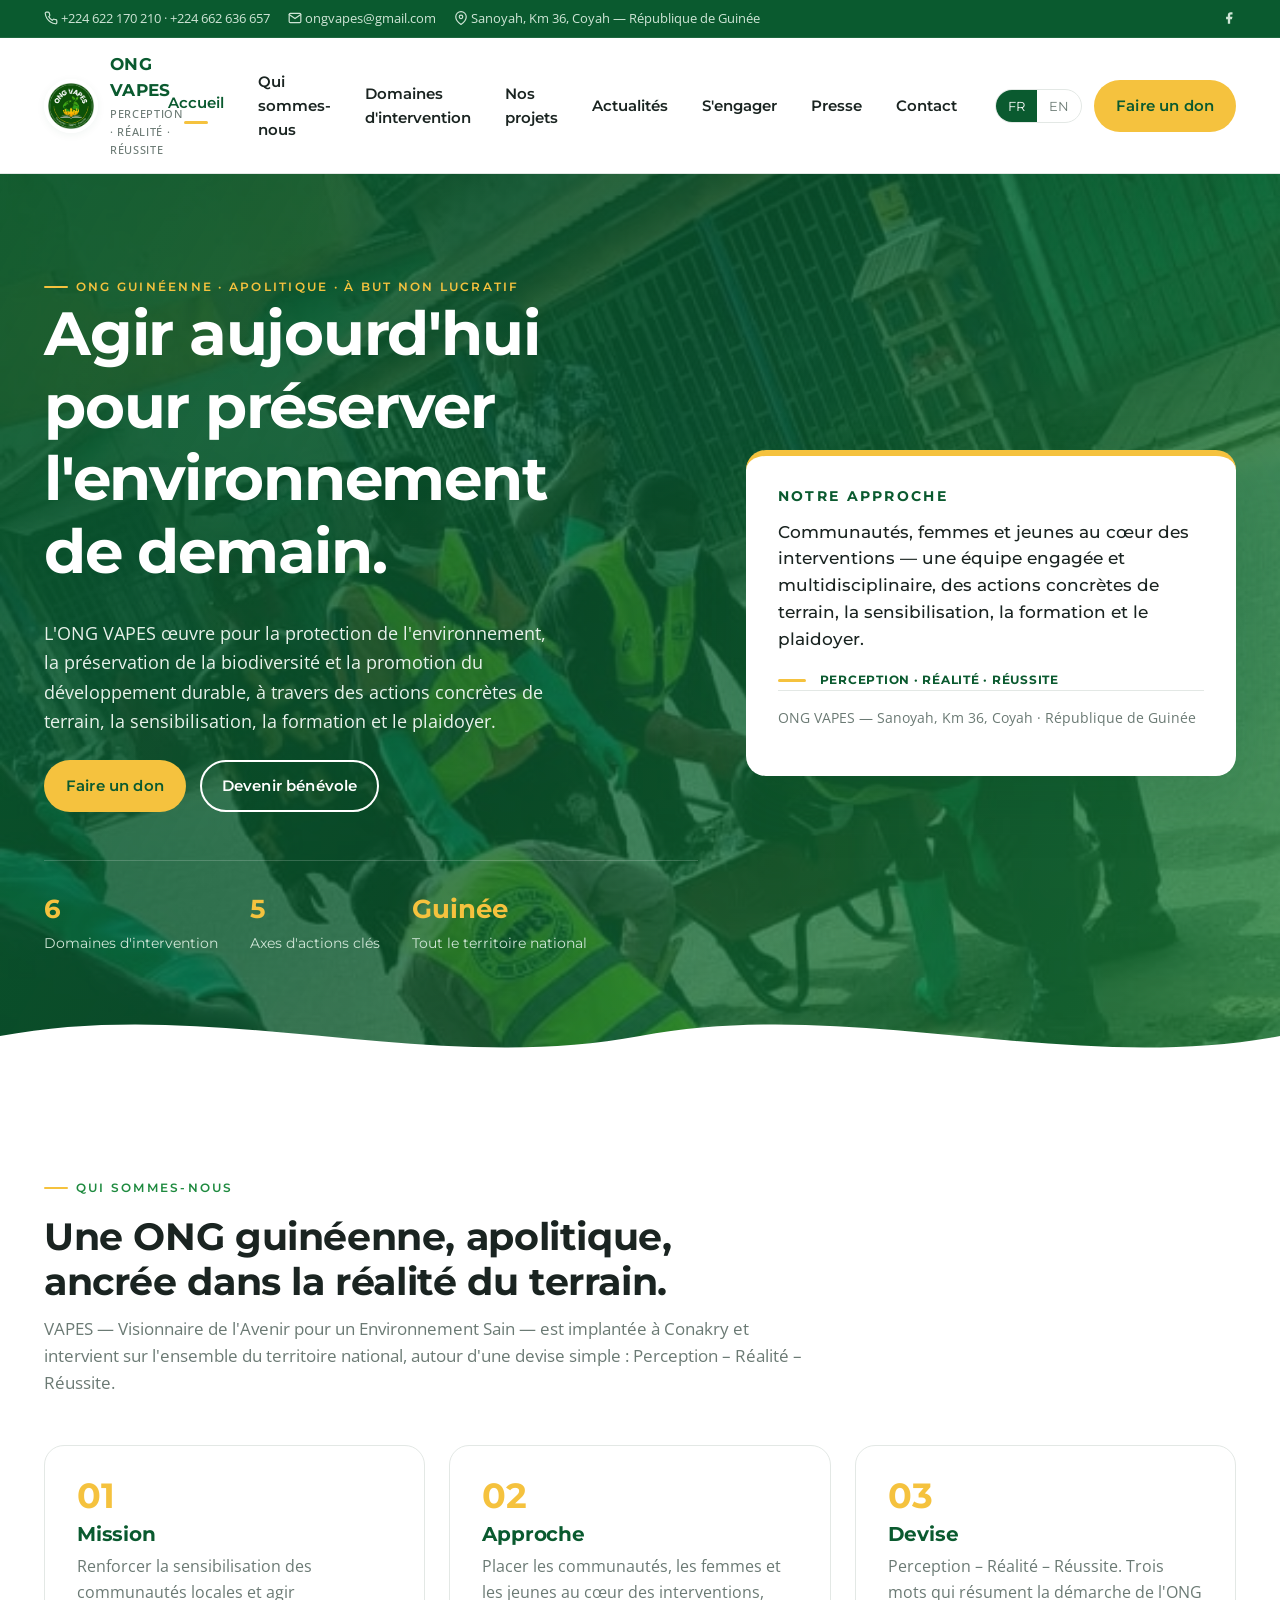
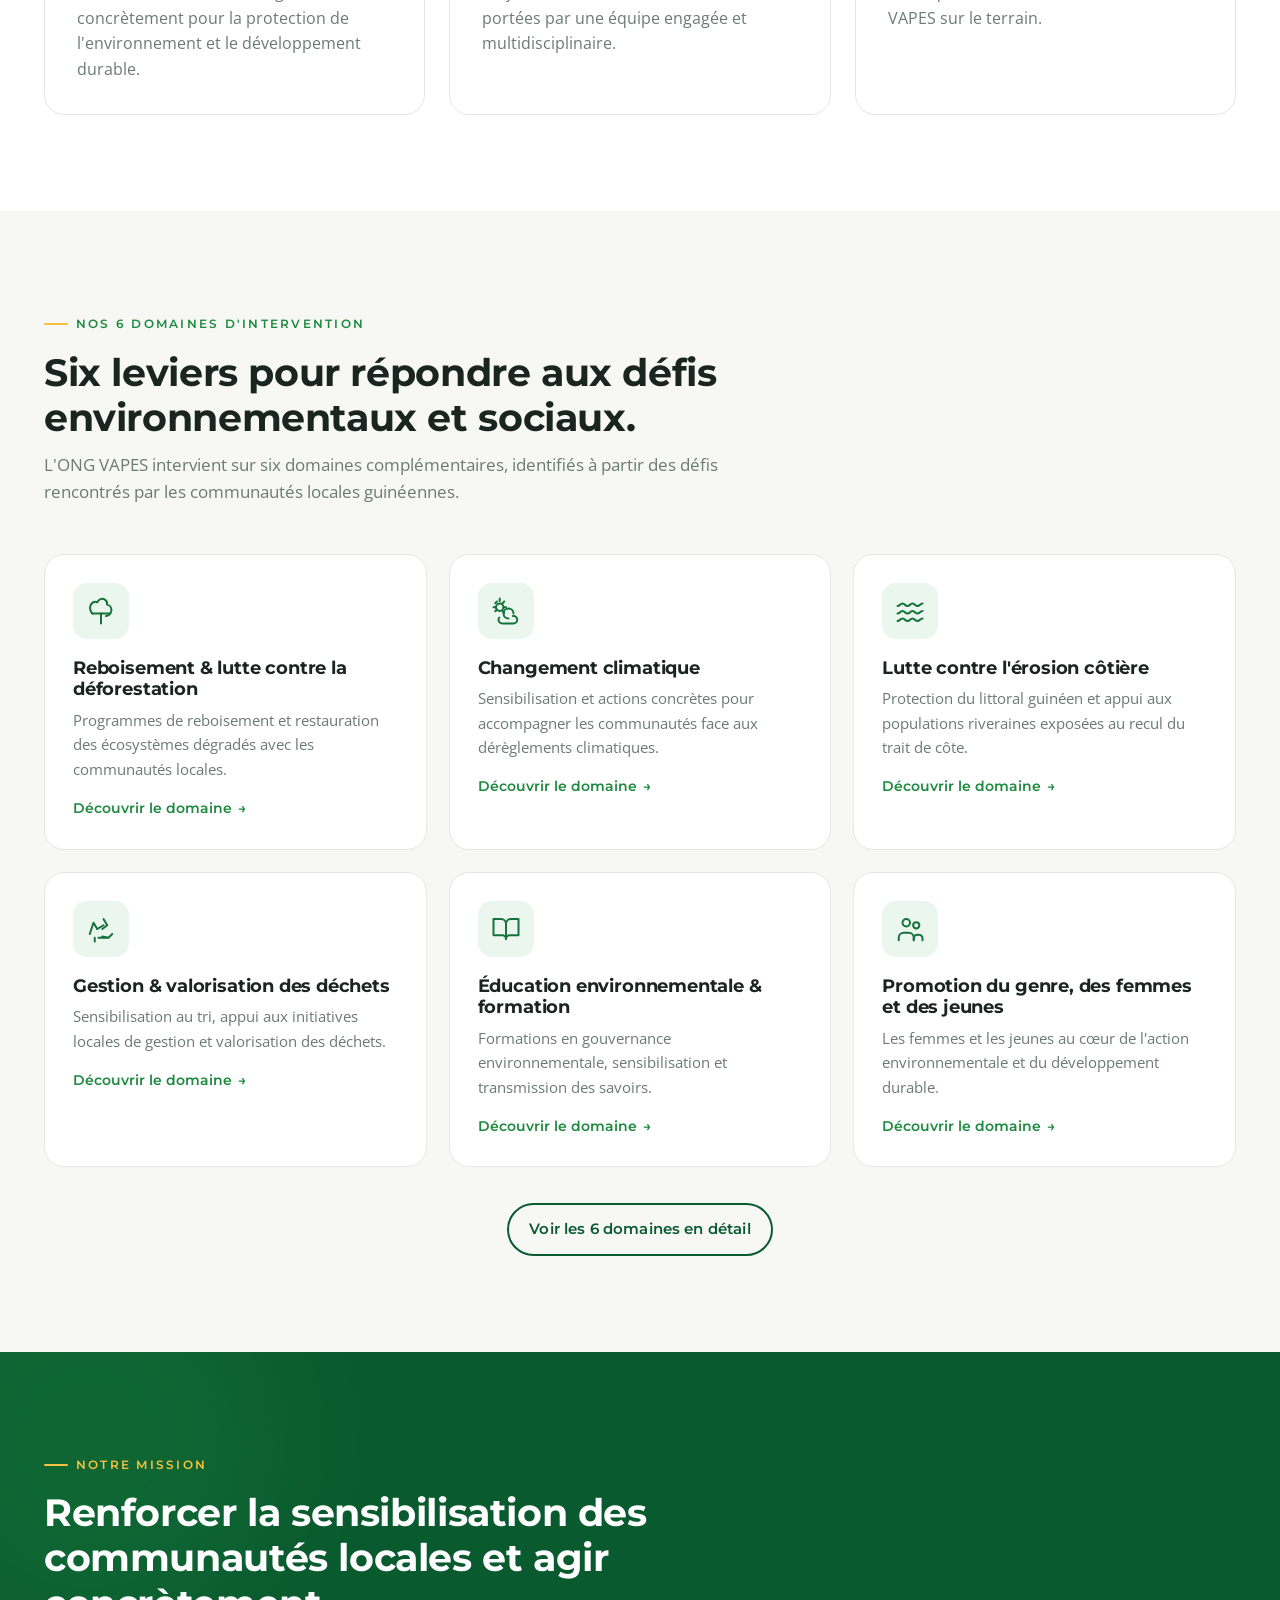
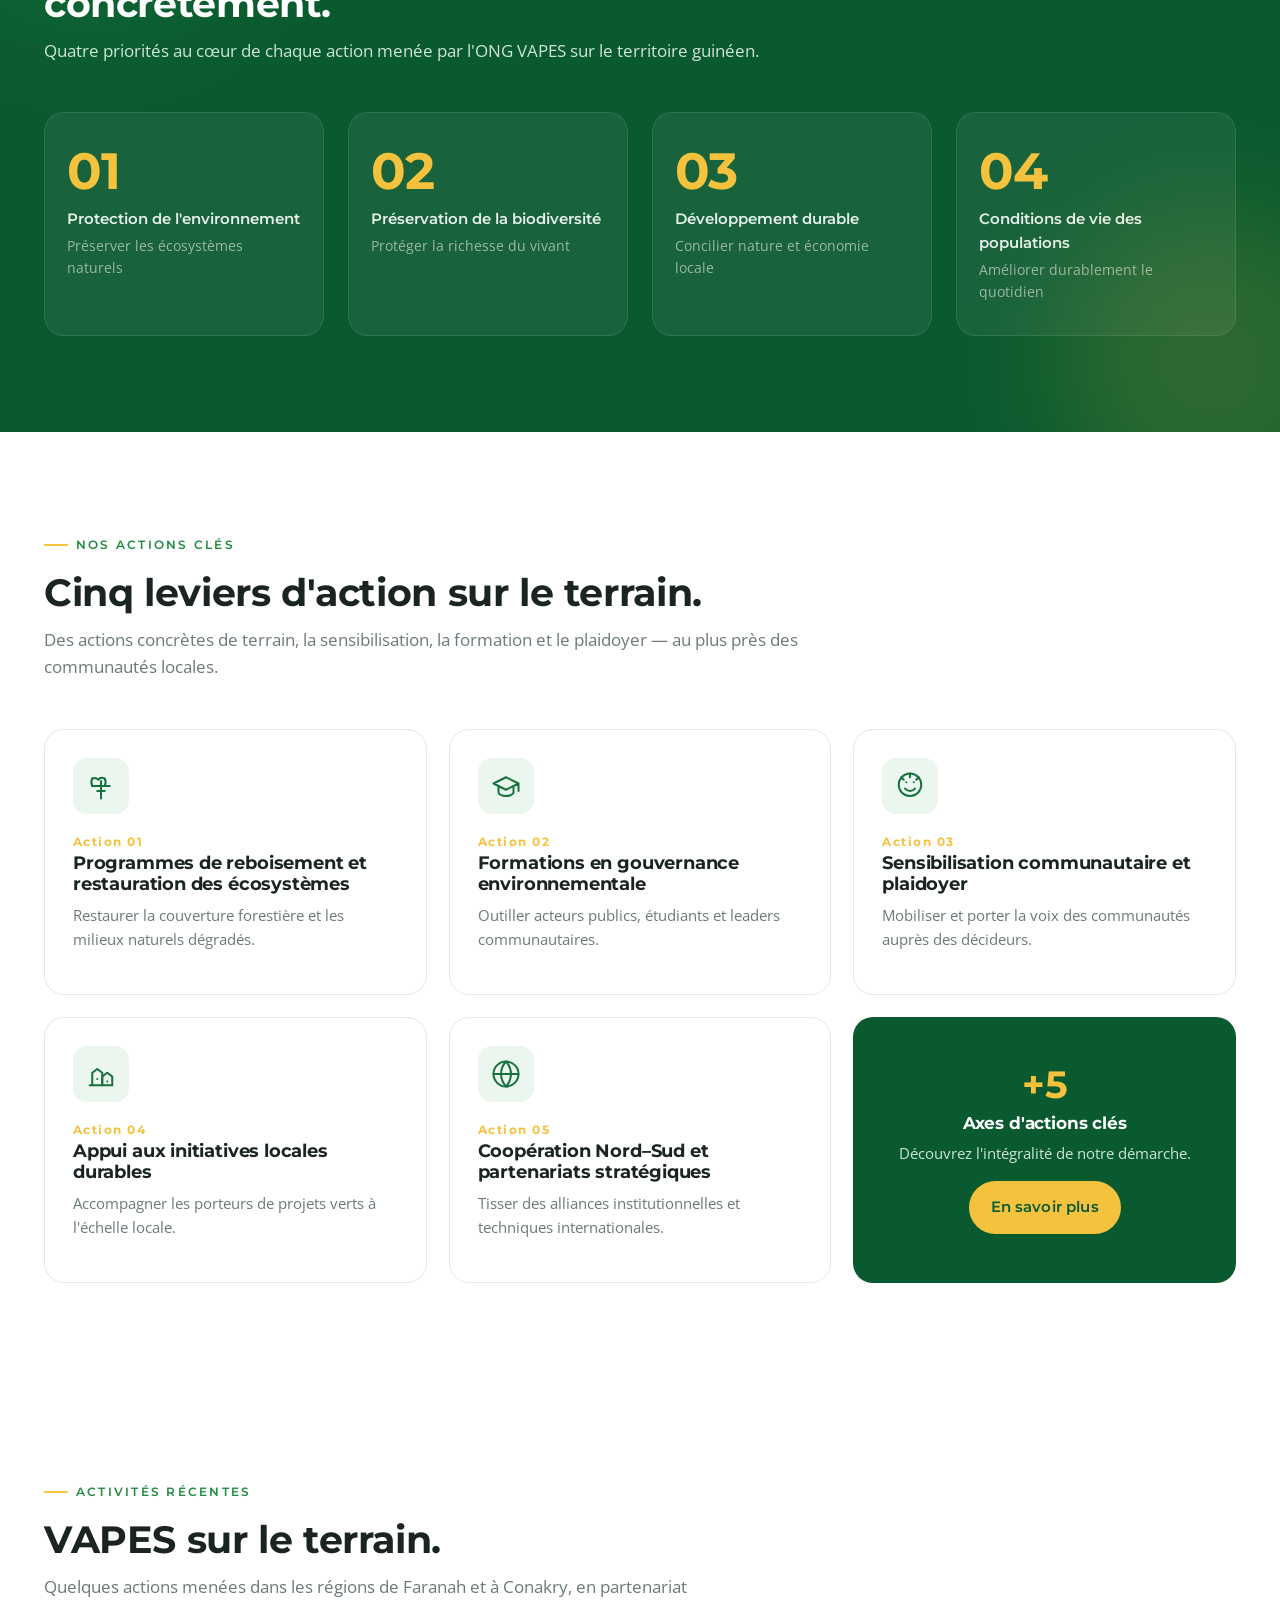
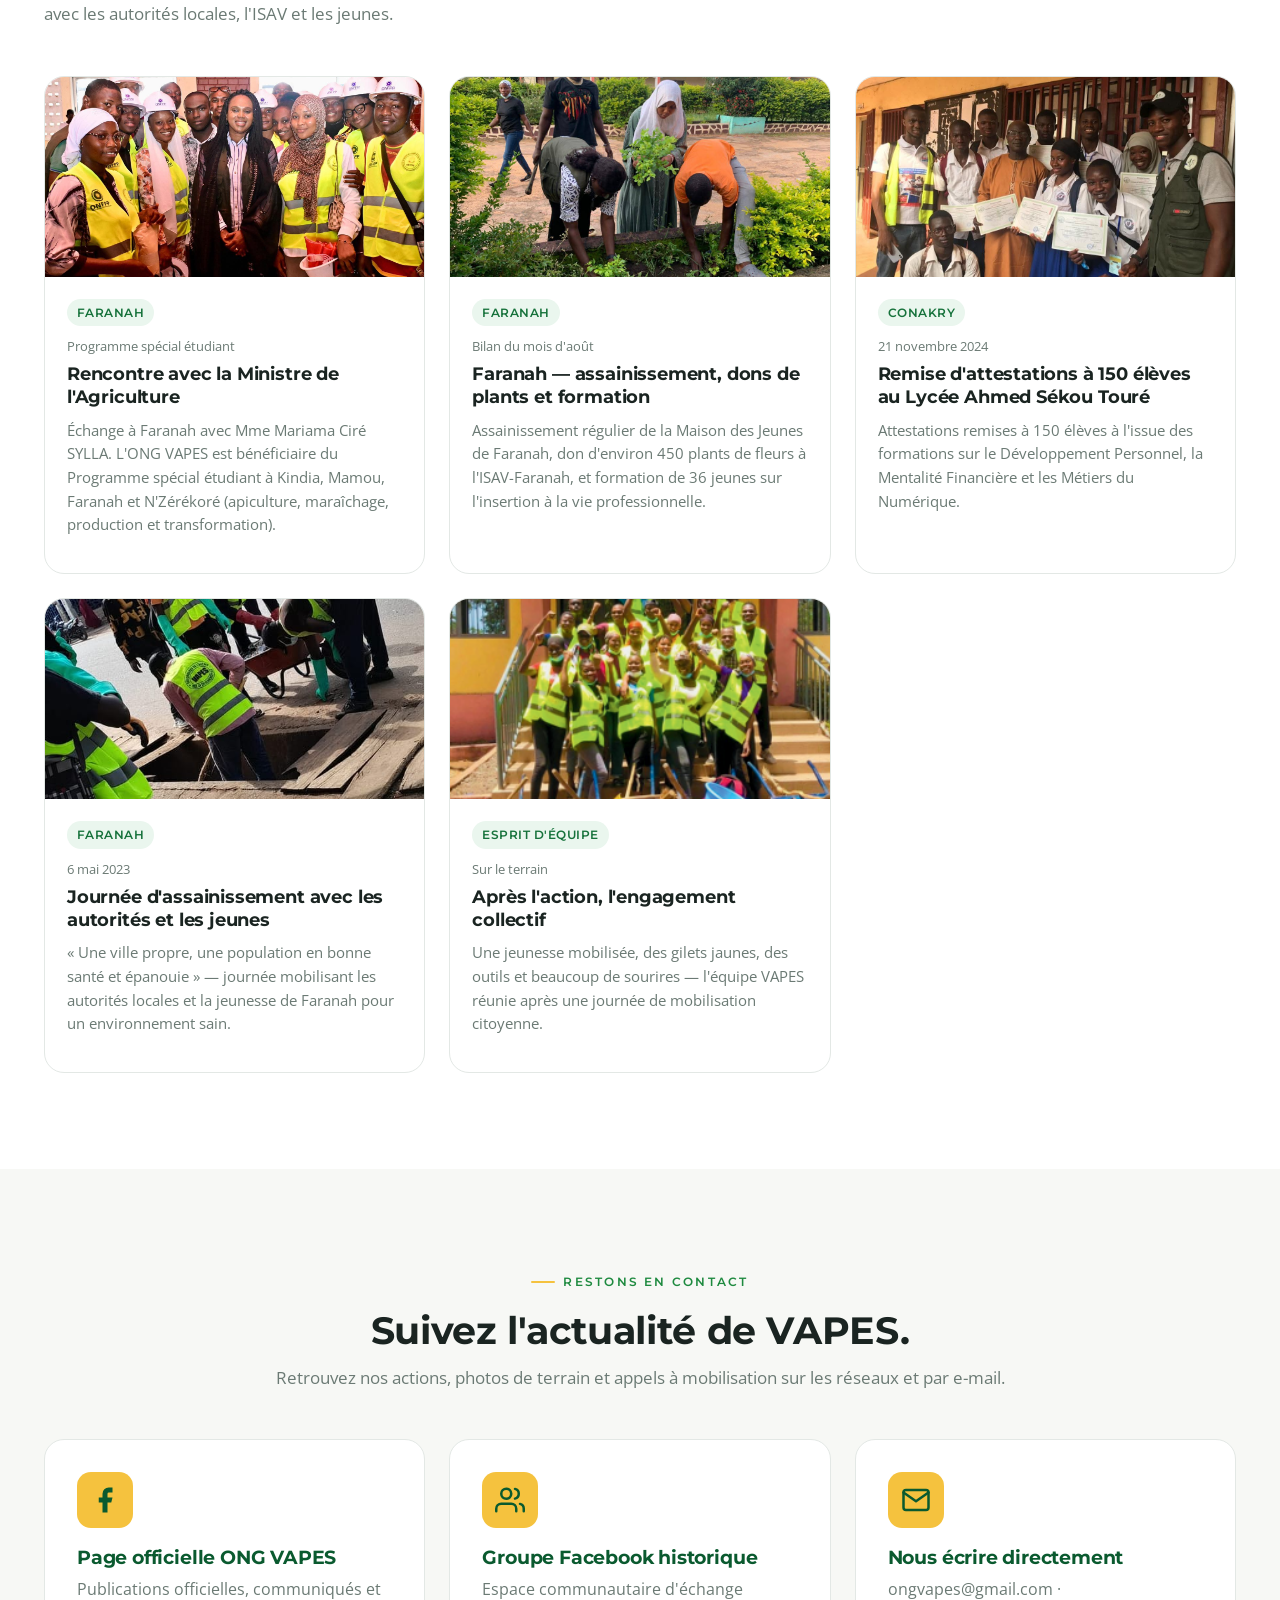
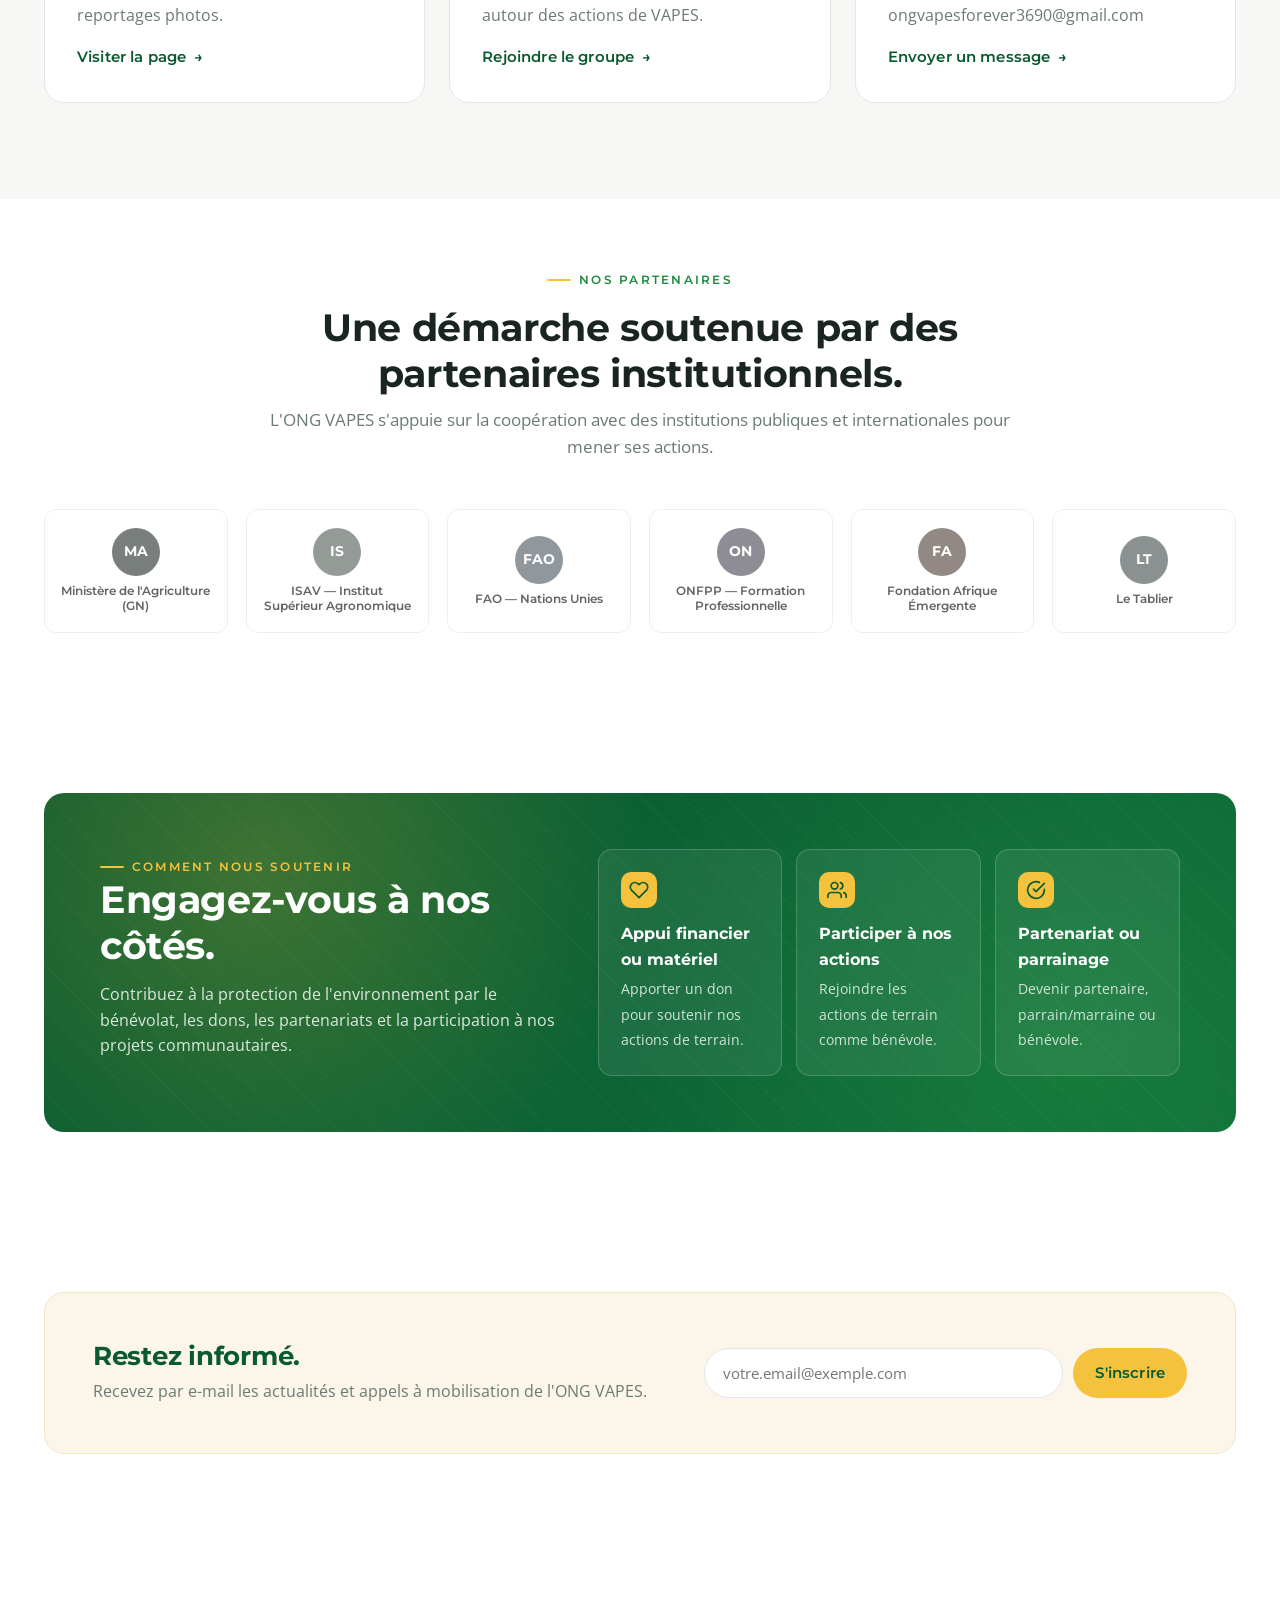
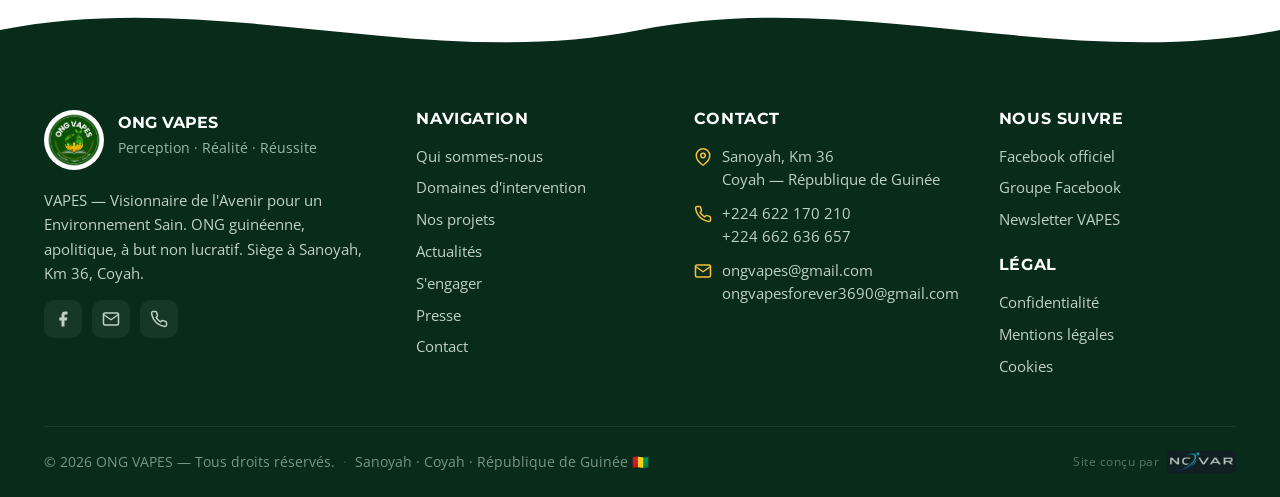
==== index.html @ 83f88363 "Initial commit - Structure complète du site ONG VAPES" ====
<!doctype html>
<html lang="fr">
<head>
<meta charset="utf-8">
<meta name="viewport" content="width=device-width,initial-scale=1">
<title>ONG VAPES — Agir aujourd'hui pour préserver l'environnement de demain</title>
<meta name="description" content="ONG VAPES — Visionnaire de l'Avenir pour un Environnement Sain. Reboisement, climat, érosion côtière, déchets, éducation, jeunes et femmes : six leviers pour une Guinée durable.">
<meta property="og:title" content="ONG VAPES — Visionnaire de l'Avenir pour un Environnement Sain">
<meta property="og:description" content="Agir aujourd'hui pour préserver l'environnement de demain. ONG guinéenne engagée pour la protection de l'environnement et le développement durable.">
<meta property="og:type" content="website">
<link rel="icon" type="image/jpeg" href="images/logo.jpeg">

<link rel="preconnect" href="https://fonts.googleapis.com">
<link rel="preconnect" href="https://fonts.gstatic.com" crossorigin>
<link href="https://fonts.googleapis.com/css2?family=Montserrat:wght@500;600;700&family=Open+Sans:wght@400;500;600&display=swap" rel="stylesheet">

<link rel="stylesheet" href="css/style.css">

<script type="application/ld+json">
{
  "@context": "https://schema.org",
  "@type": "NGO",
  "name": "ONG VAPES",
  "alternateName": "Visionnaire de l'Avenir pour un Environnement Sain",
  "slogan": "Agir aujourd'hui pour préserver l'environnement de demain.",
  "url": "https://vapes.org",
  "logo": "images/logo.jpeg",
  "email": "ongvapes@gmail.com",
  "telephone": "+224622170210",
  "address": {
    "@type": "PostalAddress",
    "streetAddress": "Sanoyah, Km 36",
    "addressLocality": "Coyah",
    "addressCountry": "GN"
  },
  "areaServed": "GN"
}
</script>
</head>
<body>

<!-- ==================== TOP BAR ==================== -->
<div class="topbar" aria-label="Coordonnées et liens rapides">
  <div class="container">
    <div class="left">
      <span>
        <svg viewBox="0 0 24 24" fill="none" stroke="currentColor" stroke-width="2" stroke-linecap="round" stroke-linejoin="round"><path d="M22 16.92v3a2 2 0 0 1-2.18 2 19.79 19.79 0 0 1-8.63-3.07 19.5 19.5 0 0 1-6-6 19.79 19.79 0 0 1-3.07-8.67A2 2 0 0 1 4.11 2h3a2 2 0 0 1 2 1.72 12.84 12.84 0 0 0 .7 2.81 2 2 0 0 1-.45 2.11L8.09 9.91a16 16 0 0 0 6 6l1.27-1.27a2 2 0 0 1 2.11-.45 12.84 12.84 0 0 0 2.81.7A2 2 0 0 1 22 16.92z"/></svg>
        <span data-i18n="topbar.phone">+224 622 170 210 · +224 662 636 657</span>
      </span>
      <span>
        <svg viewBox="0 0 24 24" fill="none" stroke="currentColor" stroke-width="2" stroke-linecap="round" stroke-linejoin="round"><path d="M4 4h16c1.1 0 2 .9 2 2v12c0 1.1-.9 2-2 2H4c-1.1 0-2-.9-2-2V6c0-1.1.9-2 2-2z"/><polyline points="22,6 12,13 2,6"/></svg>
        <a href="mailto:ongvapes@gmail.com" data-i18n="topbar.email">ongvapes@gmail.com</a>
      </span>
      <span>
        <svg viewBox="0 0 24 24" fill="none" stroke="currentColor" stroke-width="2" stroke-linecap="round" stroke-linejoin="round"><path d="M21 10c0 7-9 13-9 13s-9-6-9-13a9 9 0 0 1 18 0z"/><circle cx="12" cy="10" r="3"/></svg>
        <span data-i18n="topbar.hq">Sanoyah, Km 36, Coyah — République de Guinée</span>
      </span>
    </div>
    <div class="right">
      <div class="social-row" aria-label="Réseaux sociaux">
        <a href="https://facebook.com/profile.php?id=61572129334576" aria-label="Facebook">
          <svg viewBox="0 0 24 24" fill="currentColor"><path d="M18 2h-3a5 5 0 0 0-5 5v3H7v4h3v8h4v-8h3l1-4h-4V7a1 1 0 0 1 1-1h3z"/></svg>
        </a>
      </div>
    </div>
  </div>
</div>

<!-- ==================== HEADER ==================== -->
<header class="site-header">
  <div class="nav-wrap">
    <a class="brand" href="index.html" aria-label="ONG VAPES — Accueil">
      <img src="images/logo.jpeg" alt="Logo ONG VAPES" loading="eager">
      <span>
        <span class="brand-name">ONG VAPES</span>
        <span class="brand-sub">Perception · Réalité · Réussite</span>
      </span>
    </a>

    <nav class="primary-nav" data-nav aria-label="Navigation principale">
      <a href="index.html" class="active" data-i18n="nav.home">Accueil</a>
      <a href="qui-sommes-nous.html" data-i18n="nav.about">Qui sommes-nous</a>
      <a href="domaines.html" data-i18n="nav.fields">Domaines d'intervention</a>
      <a href="projets.html" data-i18n="nav.projects">Nos projets</a>
      <a href="actualites.html" data-i18n="nav.news">Actualités</a>
      <a href="sengager.html" data-i18n="nav.engage">S'engager</a>
      <a href="presse.html" data-i18n="nav.press">Presse</a>
      <a href="contact.html" data-i18n="nav.contact">Contact</a>
    </nav>

    <div class="header-actions">
      <div class="lang-toggle" role="group" aria-label="Choix de langue">
        <button type="button" data-lang-btn="fr" class="active" data-i18n="lang.fr">FR</button>
        <button type="button" data-lang-btn="en" data-i18n="lang.en">EN</button>
      </div>
      <a href="sengager.html#don" class="btn btn-gold" data-i18n="nav.donate">Faire un don</a>
      <button class="burger" data-burger aria-label="Ouvrir le menu" aria-expanded="false"><span></span></button>
    </div>
  </div>
</header>

<a href="sengager.html#don" class="btn float-donate" data-i18n="nav.donate" aria-label="Faire un don">Faire un don</a>

<main>

<!-- ==================== HERO ==================== -->
<section class="hero" aria-label="Présentation">
  <div class="container">
    <div class="hero-inner">
      <div>
        <span class="eyebrow" data-i18n="hero.eyebrow">ONG officielle — République de Guinée</span>
        <h1 data-i18n="hero.title">Agir aujourd'hui pour préserver l'environnement de demain.</h1>
        <p class="lead" data-i18n="hero.lead">L'ONG VAPES rassemble communautés, femmes et jeunes pour protéger l'environnement, restaurer la biodiversité et bâtir un développement durable, à travers toute la Guinée.</p>
        <div class="hero-ctas">
          <a class="btn btn-gold" href="sengager.html#don" data-i18n="hero.cta.donate">Faire un don</a>
          <a class="btn btn-outline-white" href="sengager.html#benevolat" data-i18n="hero.cta.volunteer">Devenir bénévole</a>
        </div>
        <div class="hero-meta">
          <div>
            <strong>6</strong>
            <span data-i18n="hero.meta.fields">Domaines d'intervention</span>
          </div>
          <div>
            <strong>5</strong>
            <span data-i18n="hero.meta.actions">Axes d'actions clés</span>
          </div>
          <div>
            <strong data-i18n="hero.meta.country">Guinée</strong>
            <span data-i18n="hero.meta.country.sub">Tout le territoire national</span>
          </div>
        </div>
      </div>

      <aside class="hero-card" aria-label="Notre approche">
        <h3 data-i18n="hero.card.title">Notre approche</h3>
        <p class="quote" data-i18n="hero.card.quote">Communautés, femmes et jeunes au cœur des interventions — une équipe engagée et multidisciplinaire, des actions concrètes de terrain, la sensibilisation, la formation et le plaidoyer.</p>
        <div class="motto" data-i18n="hero.card.motto">Perception · Réalité · Réussite</div>
        <p class="attribution" data-i18n="hero.card.attribution">ONG VAPES — Sanoyah, Km 36, Coyah · République de Guinée</p>
      </aside>
    </div>
  </div>

  <div class="hero-wave" aria-hidden="true">
    <svg viewBox="0 0 1440 80" preserveAspectRatio="none"><path d="M0 40 C 240 0 480 80 720 40 C 960 0 1200 80 1440 40 L 1440 80 L 0 80 Z" fill="#ffffff"/></svg>
  </div>
</section>

<!-- ==================== WHO WE ARE — PILLARS ==================== -->
<section class="section" aria-label="Qui sommes-nous">
  <div class="container">
    <div class="section-title reveal">
      <span class="eyebrow" data-i18n="who.eyebrow">Qui sommes-nous</span>
      <h2 data-i18n="who.title">Une ONG guinéenne, apolitique, ancrée dans la réalité du terrain.</h2>
      <p data-i18n="who.lead">VAPES — Visionnaire de l'Avenir pour un Environnement Sain — agit depuis Sanoyah, sur tout le territoire national, autour d'une devise simple : Perception – Réalité – Réussite.</p>
    </div>
    <div class="pillars">
      <article class="pillar reveal">
        <div class="num">01</div>
        <h3 data-i18n="who.mission.title">Mission</h3>
        <p data-i18n="who.mission.body">Sensibiliser et agir concrètement pour protéger l'environnement, préserver la biodiversité et améliorer durablement les conditions de vie des populations.</p>
      </article>
      <article class="pillar reveal">
        <div class="num">02</div>
        <h3 data-i18n="who.vision.title">Vision</h3>
        <p data-i18n="who.vision.body">Une Guinée résiliente, où chaque communauté tire sa subsistance d'un environnement préservé et où les jeunes générations héritent d'un territoire vivant.</p>
      </article>
      <article class="pillar reveal">
        <div class="num">03</div>
        <h3 data-i18n="who.values.title">Valeurs</h3>
        <p data-i18n="who.values.body">Engagement, transparence, inclusion des femmes et des jeunes, rigueur scientifique, partenariat équitable Nord–Sud.</p>
      </article>
    </div>
  </div>
</section>

<!-- ==================== 6 DOMAINES ==================== -->
<section class="section bg-soft" aria-label="Domaines d'intervention">
  <div class="container">
    <div class="section-title reveal">
      <span class="eyebrow" data-i18n="fields.eyebrow">Nos 6 domaines d'intervention</span>
      <h2 data-i18n="fields.title">Du reboisement à la jeunesse — six leviers pour un seul territoire.</h2>
      <p data-i18n="fields.lead">Nos équipes pluridisciplinaires (agronomes, ingénieurs, juristes, animateurs communautaires) interviennent à toutes les échelles, du village au plaidoyer national.</p>
    </div>

    <div class="domains-grid">
      <article class="domain reveal">
        <div class="icon" aria-hidden="true">
          <svg viewBox="0 0 24 24" fill="none" stroke="currentColor" stroke-linecap="round" stroke-linejoin="round"><path d="M12 22V14"/><path d="M5 14c-1.7-2-2-4.2-1.5-6.2C4.3 5 7 4 9.1 5c.9-2.4 3.8-3.5 6-2.1 1.4.9 2 2.5 1.7 4 2.1.4 3.7 2.4 3.5 4.7-.2 2.2-2 4-4.3 4.4"/><path d="M5 14h14"/></svg>
        </div>
        <h3 data-i18n="fields.1.title">Reboisement & lutte contre la déforestation</h3>
        <p data-i18n="fields.1.body">Programmes de reboisement et restauration des écosystèmes dégradés avec les communautés locales.</p>
        <a class="link" href="domaines.html#reboisement"><span data-i18n="fields.cta">Découvrir le domaine</span> <span class="arrow">→</span></a>
      </article>

      <article class="domain reveal">
        <div class="icon" aria-hidden="true">
          <svg viewBox="0 0 24 24" fill="none" stroke="currentColor" stroke-linecap="round" stroke-linejoin="round"><circle cx="7" cy="9" r="3"/><path d="M7 4V2M2 9h2M12 9H10M9.2 5.8l1.4-1.4M3.4 5.8 4.8 4.4M3.4 12.2l1.4-1.4M9.2 12.2l1.4 1.4"/><path d="M14 18a4 4 0 1 1 4-4"/><path d="M9 22a3 3 0 0 1-3-3 3 3 0 0 1 .6-1.8"/><path d="M10 22h8a3 3 0 0 0 0-6h-.5"/></svg>
        </div>
        <h3 data-i18n="fields.2.title">Changement climatique</h3>
        <p data-i18n="fields.2.body">Sensibilisation et actions concrètes pour accompagner les communautés face aux dérèglements climatiques.</p>
        <a class="link" href="domaines.html#climat"><span data-i18n="fields.cta">Découvrir le domaine</span> <span class="arrow">→</span></a>
      </article>

      <article class="domain reveal">
        <div class="icon" aria-hidden="true">
          <svg viewBox="0 0 24 24" fill="none" stroke="currentColor" stroke-linecap="round" stroke-linejoin="round"><path d="M2 8c2 0 2-2 4-2s2 2 4 2 2-2 4-2 2 2 4 2 2-2 4-2"/><path d="M2 14c2 0 2-2 4-2s2 2 4 2 2-2 4-2 2 2 4 2 2-2 4-2"/><path d="M2 20c2 0 2-2 4-2s2 2 4 2 2-2 4-2 2 2 4 2 2-2 4-2"/></svg>
        </div>
        <h3 data-i18n="fields.3.title">Lutte contre l'érosion côtière</h3>
        <p data-i18n="fields.3.body">Protection du littoral guinéen et appui aux populations riveraines exposées au recul du trait de côte.</p>
        <a class="link" href="domaines.html#erosion"><span data-i18n="fields.cta">Découvrir le domaine</span> <span class="arrow">→</span></a>
      </article>

      <article class="domain reveal">
        <div class="icon" aria-hidden="true">
          <svg viewBox="0 0 24 24" fill="none" stroke="currentColor" stroke-linecap="round" stroke-linejoin="round"><path d="M7 19v3"/><path d="M3 16l3-9 3 5"/><path d="M21 16l-3 3-5-1"/><path d="M14 4l3 5-4 3"/><path d="M9 12l5-3"/><path d="M17 19h-7"/></svg>
        </div>
        <h3 data-i18n="fields.4.title">Gestion & valorisation des déchets</h3>
        <p data-i18n="fields.4.body">Sensibilisation au tri, appui aux initiatives locales de gestion et valorisation des déchets.</p>
        <a class="link" href="domaines.html#dechets"><span data-i18n="fields.cta">Découvrir le domaine</span> <span class="arrow">→</span></a>
      </article>

      <article class="domain reveal">
        <div class="icon" aria-hidden="true">
          <svg viewBox="0 0 24 24" fill="none" stroke="currentColor" stroke-linecap="round" stroke-linejoin="round"><path d="M2 4h6a4 4 0 0 1 4 4v12a3 3 0 0 0-3-3H2z"/><path d="M22 4h-6a4 4 0 0 0-4 4v12a3 3 0 0 1 3-3h7z"/></svg>
        </div>
        <h3 data-i18n="fields.5.title">Éducation environnementale & formation</h3>
        <p data-i18n="fields.5.body">Formations en gouvernance environnementale, sensibilisation et transmission des savoirs.</p>
        <a class="link" href="domaines.html#education"><span data-i18n="fields.cta">Découvrir le domaine</span> <span class="arrow">→</span></a>
      </article>

      <article class="domain reveal">
        <div class="icon" aria-hidden="true">
          <svg viewBox="0 0 24 24" fill="none" stroke="currentColor" stroke-linecap="round" stroke-linejoin="round"><circle cx="9" cy="7" r="3"/><circle cx="17" cy="9" r="2.5"/><path d="M3 21v-2a4 4 0 0 1 4-4h4a4 4 0 0 1 4 4v2"/><path d="M15 21v-1.5a3 3 0 0 1 3-3h1a3 3 0 0 1 3 3V21"/></svg>
        </div>
        <h3 data-i18n="fields.6.title">Promotion du genre, des femmes et des jeunes</h3>
        <p data-i18n="fields.6.body">Les femmes et les jeunes au cœur de l'action environnementale et du développement durable.</p>
        <a class="link" href="domaines.html#genre"><span data-i18n="fields.cta">Découvrir le domaine</span> <span class="arrow">→</span></a>
      </article>
    </div>

    <div style="margin-top:36px;text-align:center" class="reveal">
      <a href="domaines.html" class="btn btn-outline" data-i18n="fields.allcta">Voir les 6 domaines en détail</a>
    </div>
  </div>
</section>

<!-- ==================== 4 PRIORITÉS DE LA MISSION ==================== -->
<section class="section impact" aria-label="Nos priorités">
  <div class="container">
    <div class="section-title reveal">
      <span class="eyebrow" style="color:var(--gold)" data-i18n="priorities.eyebrow">Notre mission</span>
      <h2 data-i18n="priorities.title">Renforcer la sensibilisation des communautés locales et agir concrètement.</h2>
      <p data-i18n="priorities.lead">Quatre priorités au cœur de chaque action menée par l'ONG VAPES sur le territoire guinéen.</p>
    </div>

    <div class="impact-grid">
      <div class="stat reveal">
        <div class="num">01</div>
        <div class="label" data-i18n="priorities.1.label">Protection de l'environnement</div>
        <div class="sub" data-i18n="priorities.1.sub">Préserver les écosystèmes naturels</div>
      </div>
      <div class="stat reveal">
        <div class="num">02</div>
        <div class="label" data-i18n="priorities.2.label">Préservation de la biodiversité</div>
        <div class="sub" data-i18n="priorities.2.sub">Protéger la richesse du vivant</div>
      </div>
      <div class="stat reveal">
        <div class="num">03</div>
        <div class="label" data-i18n="priorities.3.label">Développement durable</div>
        <div class="sub" data-i18n="priorities.3.sub">Concilier nature et économie locale</div>
      </div>
      <div class="stat reveal">
        <div class="num">04</div>
        <div class="label" data-i18n="priorities.4.label">Conditions de vie des populations</div>
        <div class="sub" data-i18n="priorities.4.sub">Améliorer durablement le quotidien</div>
      </div>
    </div>
  </div>
</section>

<!-- ==================== 5 ACTIONS CLÉS ==================== -->
<section class="section" aria-label="Nos actions clés">
  <div class="container">
    <div class="section-title reveal">
      <span class="eyebrow" data-i18n="actions.eyebrow">Nos actions clés</span>
      <h2 data-i18n="actions.title">Cinq leviers d'action sur le terrain.</h2>
      <p data-i18n="actions.lead">Des actions concrètes de terrain, la sensibilisation, la formation et le plaidoyer — au plus près des communautés locales.</p>
    </div>

    <div class="domains-grid">
      <article class="domain reveal">
        <div class="icon" aria-hidden="true">
          <svg viewBox="0 0 24 24" fill="none" stroke="currentColor" stroke-linecap="round" stroke-linejoin="round"><path d="M12 22V8"/><path d="M5 12c-1-2-1-4 0-6 2-1 4 0 5 1 1-2 3-2 5-1 1 2 1 4 0 6"/><path d="M5 12h14"/><path d="M9 16h6"/></svg>
        </div>
        <div style="font-family:'Montserrat',sans-serif;font-weight:700;color:var(--gold);font-size:.78rem;letter-spacing:.12em" data-i18n="actions.1.tag">Action 01</div>
        <h3 data-i18n="actions.1.title">Programmes de reboisement et restauration des écosystèmes</h3>
        <p data-i18n="actions.1.body">Restaurer la couverture forestière et les milieux naturels dégradés.</p>
      </article>

      <article class="domain reveal">
        <div class="icon" aria-hidden="true">
          <svg viewBox="0 0 24 24" fill="none" stroke="currentColor" stroke-linecap="round" stroke-linejoin="round"><path d="M22 10v6M2 10l10-5 10 5-10 5z"/><path d="M6 12v5c0 1.66 2.69 3 6 3s6-1.34 6-3v-5"/></svg>
        </div>
        <div style="font-family:'Montserrat',sans-serif;font-weight:700;color:var(--gold);font-size:.78rem;letter-spacing:.12em" data-i18n="actions.2.tag">Action 02</div>
        <h3 data-i18n="actions.2.title">Formations en gouvernance environnementale</h3>
        <p data-i18n="actions.2.body">Outiller acteurs publics, étudiants et leaders communautaires.</p>
      </article>

      <article class="domain reveal">
        <div class="icon" aria-hidden="true">
          <svg viewBox="0 0 24 24" fill="none" stroke="currentColor" stroke-linecap="round" stroke-linejoin="round"><path d="M3 11a9 9 0 1 0 18 0 9 9 0 0 0-18 0z"/><path d="M8 14s1.5 2 4 2 4-2 4-2"/><line x1="9" y1="9" x2="9.01" y2="9"/><line x1="15" y1="9" x2="15.01" y2="9"/><path d="M12 2v3M5 5l2 2M19 5l-2 2"/></svg>
        </div>
        <div style="font-family:'Montserrat',sans-serif;font-weight:700;color:var(--gold);font-size:.78rem;letter-spacing:.12em" data-i18n="actions.3.tag">Action 03</div>
        <h3 data-i18n="actions.3.title">Sensibilisation communautaire et plaidoyer</h3>
        <p data-i18n="actions.3.body">Mobiliser et porter la voix des communautés auprès des décideurs.</p>
      </article>

      <article class="domain reveal">
        <div class="icon" aria-hidden="true">
          <svg viewBox="0 0 24 24" fill="none" stroke="currentColor" stroke-linecap="round" stroke-linejoin="round"><path d="M3 21h18"/><path d="M5 21V11l4-3 4 3v10"/><path d="M13 21v-7l4-3 4 3v7"/><path d="M9 16h.01M17 18h.01"/></svg>
        </div>
        <div style="font-family:'Montserrat',sans-serif;font-weight:700;color:var(--gold);font-size:.78rem;letter-spacing:.12em" data-i18n="actions.4.tag">Action 04</div>
        <h3 data-i18n="actions.4.title">Appui aux initiatives locales durables</h3>
        <p data-i18n="actions.4.body">Accompagner les porteurs de projets verts à l'échelle locale.</p>
      </article>

      <article class="domain reveal">
        <div class="icon" aria-hidden="true">
          <svg viewBox="0 0 24 24" fill="none" stroke="currentColor" stroke-linecap="round" stroke-linejoin="round"><circle cx="12" cy="12" r="10"/><line x1="2" y1="12" x2="22" y2="12"/><path d="M12 2a15.3 15.3 0 0 1 4 10 15.3 15.3 0 0 1-4 10 15.3 15.3 0 0 1-4-10 15.3 15.3 0 0 1 4-10z"/></svg>
        </div>
        <div style="font-family:'Montserrat',sans-serif;font-weight:700;color:var(--gold);font-size:.78rem;letter-spacing:.12em" data-i18n="actions.5.tag">Action 05</div>
        <h3 data-i18n="actions.5.title">Coopération Nord–Sud et partenariats stratégiques</h3>
        <p data-i18n="actions.5.body">Tisser des alliances institutionnelles et techniques internationales.</p>
      </article>

      <article class="domain reveal" style="background:var(--green-900);color:#fff;border-color:transparent;display:flex;flex-direction:column;justify-content:center;text-align:center">
        <div style="font-family:'Montserrat',sans-serif;font-weight:700;color:var(--gold);font-size:2.4rem;line-height:1;margin-bottom:10px">+5</div>
        <h3 style="color:#fff;margin:0 0 8px;font-size:1.05rem" data-i18n="actions.cta.title">Axes d'actions clés</h3>
        <p style="color:#cfe5d6;margin:0 0 16px;font-size:.92rem" data-i18n="actions.cta.body">Découvrez l'intégralité de notre démarche.</p>
        <a href="domaines.html" class="btn btn-gold" data-i18n="actions.cta.btn" style="align-self:center">En savoir plus</a>
      </article>
    </div>
  </div>
</section>

<!-- ==================== ACTIVITÉS RÉCENTES (galerie réelle) ==================== -->
<section class="section" aria-label="Activités récentes" id="activites">
  <div class="container">
    <div class="section-title reveal" style="display:flex;justify-content:space-between;align-items:flex-end;gap:24px;flex-wrap:wrap;max-width:100%">
      <div style="max-width:680px">
        <span class="eyebrow" data-i18n="activities.eyebrow">Activités récentes</span>
        <h2 data-i18n="activities.title">VAPES sur le terrain.</h2>
        <p data-i18n="activities.lead">Quelques actions menées dans les régions de Faranah et à Conakry, en partenariat avec les autorités locales, l'ISAV et les jeunes.</p>
      </div>
    </div>

    <div class="news-grid">

      <article class="news-card reveal">
        <div class="img" style="background-image:url('images/galerie/02-faranah-ministre-agriculture.png')"></div>
        <div class="body">
          <span class="tag" data-i18n="activities.1.tag">Faranah</span>
          <span class="date" data-i18n="activities.1.date">Programme spécial étudiant</span>
          <h3 data-i18n="activities.1.title">Rencontre avec la Ministre de l'Agriculture</h3>
          <p data-i18n="activities.1.body">Échange à Faranah avec Mme Mariama Ciré SYLLA. L'ONG VAPES est bénéficiaire du Programme spécial étudiant à Kindia, Mamou, Faranah et N'Zérékoré (apiculture, maraîchage, production et transformation).</p>
        </div>
      </article>

      <article class="news-card reveal">
        <div class="img" style="background-image:url('images/galerie/01-faranah-aout-plantation.png')"></div>
        <div class="body">
          <span class="tag" data-i18n="activities.2.tag">Faranah</span>
          <span class="date" data-i18n="activities.2.date">Bilan du mois d'août</span>
          <h3 data-i18n="activities.2.title">Faranah — assainissement, dons de plants et formation</h3>
          <p data-i18n="activities.2.body">Assainissement régulier de la Maison des Jeunes de Faranah, don d'environ 450 plants de fleurs à l'ISAV-Faranah, et formation de 36 jeunes sur l'insertion à la vie professionnelle.</p>
        </div>
      </article>

      <article class="news-card reveal">
        <div class="img" style="background-image:url('images/galerie/03-conakry-lycee-ast-attestations.png')"></div>
        <div class="body">
          <span class="tag" data-i18n="activities.3.tag">Conakry</span>
          <span class="date" data-i18n="activities.3.date">21 novembre 2024</span>
          <h3 data-i18n="activities.3.title">Remise d'attestations à 150 élèves au Lycée Ahmed Sékou Touré</h3>
          <p data-i18n="activities.3.body">Attestations remises à 150 élèves à l'issue des formations sur le Développement Personnel, la Mentalité Financière et les Métiers du Numérique.</p>
        </div>
      </article>

      <article class="news-card reveal">
        <div class="img" style="background-image:url('images/galerie/04-faranah-assainissement-2023.png')"></div>
        <div class="body">
          <span class="tag" data-i18n="activities.4.tag">Faranah</span>
          <span class="date" data-i18n="activities.4.date">6 mai 2023</span>
          <h3 data-i18n="activities.4.title">Journée d'assainissement avec les autorités et les jeunes</h3>
          <p data-i18n="activities.4.body">« Une ville propre, une population en bonne santé et épanouie » — journée mobilisant les autorités locales et la jeunesse de Faranah pour un environnement sain.</p>
        </div>
      </article>

      <article class="news-card reveal">
        <div class="img" style="background-image:url('images/galerie/05-equipe-vapes-apres-action.png')"></div>
        <div class="body">
          <span class="tag" data-i18n="activities.5.tag">Esprit d'équipe</span>
          <span class="date" data-i18n="activities.5.date">Sur le terrain</span>
          <h3 data-i18n="activities.5.title">Après l'action, l'engagement collectif</h3>
          <p data-i18n="activities.5.body">Une jeunesse mobilisée, des gilets jaunes, des outils et beaucoup de sourires — l'équipe VAPES réunie après une journée de mobilisation citoyenne.</p>
        </div>
      </article>

    </div>
  </div>
</section>

<!-- ==================== SUIVEZ VAPES ==================== -->
<section class="section bg-soft" aria-label="Suivez VAPES">
  <div class="container">
    <div class="section-title reveal" style="text-align:center;margin-left:auto;margin-right:auto">
      <span class="eyebrow" style="margin-left:auto;margin-right:auto" data-i18n="follow.eyebrow">Restons en contact</span>
      <h2 data-i18n="follow.title">Suivez l'actualité de VAPES.</h2>
      <p data-i18n="follow.lead">Retrouvez nos actions, photos de terrain et appels à mobilisation sur les réseaux et par e-mail.</p>
    </div>

    <div class="engage-cards" style="grid-template-columns:repeat(3,1fr)">
      <a class="engage-card reveal" href="https://facebook.com/profile.php?id=61572129334576" target="_blank" rel="noopener">
        <div class="ix" aria-hidden="true">
          <svg viewBox="0 0 24 24" fill="currentColor"><path d="M18 2h-3a5 5 0 0 0-5 5v3H7v4h3v8h4v-8h3l1-4h-4V7a1 1 0 0 1 1-1h3z"/></svg>
        </div>
        <h3 data-i18n="follow.fb.title">Page officielle ONG VAPES</h3>
        <p data-i18n="follow.fb.body">Publications officielles, communiqués et reportages photos.</p>
        <span class="btn btn-ghost" style="padding:0"><span data-i18n="follow.fb.cta">Visiter la page</span> <span class="arrow">→</span></span>
      </a>

      <a class="engage-card reveal" href="https://www.facebook.com/share/g/1GfDJP7Vfm/" target="_blank" rel="noopener">
        <div class="ix" aria-hidden="true">
          <svg viewBox="0 0 24 24" fill="none" stroke="currentColor" stroke-width="2" stroke-linecap="round" stroke-linejoin="round"><path d="M17 21v-2a4 4 0 0 0-4-4H5a4 4 0 0 0-4 4v2"/><circle cx="9" cy="7" r="4"/><path d="M23 21v-2a4 4 0 0 0-3-3.87"/><path d="M16 3.13a4 4 0 0 1 0 7.75"/></svg>
        </div>
        <h3 data-i18n="follow.group.title">Groupe Facebook historique</h3>
        <p data-i18n="follow.group.body">Espace communautaire d'échange autour des actions de VAPES.</p>
        <span class="btn btn-ghost" style="padding:0"><span data-i18n="follow.group.cta">Rejoindre le groupe</span> <span class="arrow">→</span></span>
      </a>

      <a class="engage-card reveal" href="mailto:ongvapes@gmail.com">
        <div class="ix" aria-hidden="true">
          <svg viewBox="0 0 24 24" fill="none" stroke="currentColor" stroke-width="2" stroke-linecap="round" stroke-linejoin="round"><path d="M4 4h16c1.1 0 2 .9 2 2v12c0 1.1-.9 2-2 2H4c-1.1 0-2-.9-2-2V6c0-1.1.9-2 2-2z"/><polyline points="22,6 12,13 2,6"/></svg>
        </div>
        <h3 data-i18n="follow.mail.title">Nous écrire directement</h3>
        <p data-i18n="follow.mail.body">ongvapes@gmail.com · ongvapesforever3690@gmail.com</p>
        <span class="btn btn-ghost" style="padding:0"><span data-i18n="follow.mail.cta">Envoyer un message</span> <span class="arrow">→</span></span>
      </a>
    </div>
  </div>
</section>

<!-- ==================== PARTNERS ==================== -->
<section class="section-tight" aria-label="Partenaires">
  <div class="container">
    <div class="section-title reveal" style="text-align:center;margin-left:auto;margin-right:auto">
      <span class="eyebrow" style="margin-left:auto;margin-right:auto" data-i18n="partners.eyebrow">Partenaires</span>
      <h2 data-i18n="partners.title">Une légitimité bâtie sur des collaborations institutionnelles.</h2>
      <p data-i18n="partners.lead">Nous travaillons avec les institutions publiques et internationales qui font autorité sur nos sujets — pour des actions financées, encadrées et évaluées.</p>
    </div>

    <div class="partners-strip reveal">
      <div class="partner"><div class="mark" style="background:#0A5A2F">MA</div><span class="label">Ministère de l'Agriculture (GN)</span></div>
      <div class="partner"><div class="mark" style="background:#1E8A3F">IS</div><span class="label">ISAV — Institut Supérieur Agronomique</span></div>
      <div class="partner"><div class="mark" style="background:#1976D2">FAO</div><span class="label">FAO — Nations Unies</span></div>
      <div class="partner"><div class="mark" style="background:#6B4FBB">ON</div><span class="label">ONFPP — Formation Professionnelle</span></div>
      <div class="partner"><div class="mark" style="background:#C2410C">FA</div><span class="label">Fondation Afrique Émergente</span></div>
      <div class="partner"><div class="mark" style="background:#0F766E">LT</div><span class="label">Le Tablier</span></div>
    </div>
  </div>
</section>

<!-- ==================== JOIN US ==================== -->
<section class="section" aria-label="Rejoignez-nous">
  <div class="container">
    <div class="join reveal">
      <div>
        <span class="eyebrow" style="color:var(--gold)" data-i18n="join.eyebrow">Rejoignez-nous</span>
        <h2 data-i18n="join.title">Plus qu'un don : un engagement pour la Guinée de demain.</h2>
        <p data-i18n="join.lead">Quatre manières de soutenir VAPES — choisissez celle qui vous ressemble.</p>
      </div>
      <div class="join-cards">
        <a class="join-card" href="sengager.html#don">
          <div class="icon" aria-hidden="true">
            <svg viewBox="0 0 24 24" fill="none" stroke="currentColor" stroke-width="2" stroke-linecap="round" stroke-linejoin="round"><path d="M20.84 4.61a5.5 5.5 0 0 0-7.78 0L12 5.67l-1.06-1.06a5.5 5.5 0 1 0-7.78 7.78l1.06 1.06L12 21.23l7.78-7.78 1.06-1.06a5.5 5.5 0 0 0 0-7.78z"/></svg>
          </div>
          <strong data-i18n="join.donate.title">Faire un don</strong>
          <span data-i18n="join.donate.body">Mobile Money, PayPal ou virement. Chaque euro est tracé.</span>
        </a>
        <a class="join-card" href="sengager.html#benevolat">
          <div class="icon" aria-hidden="true">
            <svg viewBox="0 0 24 24" fill="none" stroke="currentColor" stroke-width="2" stroke-linecap="round" stroke-linejoin="round"><path d="M17 21v-2a4 4 0 0 0-4-4H5a4 4 0 0 0-4 4v2"/><circle cx="9" cy="7" r="4"/><path d="M23 21v-2a4 4 0 0 0-3-3.87"/><path d="M16 3.13a4 4 0 0 1 0 7.75"/></svg>
          </div>
          <strong data-i18n="join.volunteer.title">Devenir bénévole</strong>
          <span data-i18n="join.volunteer.body">Sur le terrain ou à distance, mettez vos compétences au service du vivant.</span>
        </a>
        <a class="join-card" href="sengager.html#partenariat">
          <div class="icon" aria-hidden="true">
            <svg viewBox="0 0 24 24" fill="none" stroke="currentColor" stroke-width="2" stroke-linecap="round" stroke-linejoin="round"><path d="M22 11.08V12a10 10 0 1 1-5.93-9.14"/><polyline points="22 4 12 14.01 9 11.01"/></svg>
          </div>
          <strong data-i18n="join.partner.title">Devenir partenaire</strong>
          <span data-i18n="join.partner.body">Entreprises, fondations, ambassades : co-construisons un programme.</span>
        </a>
      </div>
    </div>
  </div>
</section>

<!-- ==================== NEWSLETTER ==================== -->
<section class="section-tight" aria-label="Newsletter">
  <div class="container">
    <div class="newsletter reveal">
      <div>
        <h3 data-i18n="newsletter.title">Restez informé.</h3>
        <p data-i18n="newsletter.body">Un e-mail tous les deux mois, vraies histoires de terrain et appels à mobilisation. Pas de spam.</p>
      </div>
      <form class="newsletter-form" data-newsletter novalidate>
        <label for="nl-email" class="sr-only" style="position:absolute;left:-9999px">Email</label>
        <input id="nl-email" name="email" type="email" required placeholder="votre.email@exemple.com" data-i18n-attr="placeholder:newsletter.placeholder">
        <button type="submit" class="btn btn-gold" data-i18n="newsletter.cta">S'inscrire</button>
      </form>
    </div>
  </div>
</section>

</main>

<!-- ==================== FOOTER ==================== -->
<footer class="site-footer">
  <div class="container">
    <div class="footer-grid">
      <div class="about">
        <div class="footer-brand">
          <img src="images/logo.jpeg" alt="">
          <div>
            <strong>ONG VAPES</strong>
            <span>Perception · Réalité · Réussite</span>
          </div>
        </div>
        <p data-i18n="footer.about">VAPES — Visionnaire de l'Avenir pour un Environnement Sain. ONG guinéenne, apolitique, à but non lucratif. Siège à Sanoyah, Km 36, Coyah.</p>
        <div class="social-icons">
          <a href="https://facebook.com/profile.php?id=61572129334576" aria-label="Facebook">
            <svg viewBox="0 0 24 24" fill="currentColor"><path d="M18 2h-3a5 5 0 0 0-5 5v3H7v4h3v8h4v-8h3l1-4h-4V7a1 1 0 0 1 1-1h3z"/></svg>
          </a>
          <a href="mailto:ongvapes@gmail.com" aria-label="Email">
            <svg viewBox="0 0 24 24" fill="none" stroke="currentColor" stroke-width="2" stroke-linecap="round" stroke-linejoin="round"><path d="M4 4h16c1.1 0 2 .9 2 2v12c0 1.1-.9 2-2 2H4c-1.1 0-2-.9-2-2V6c0-1.1.9-2 2-2z"/><polyline points="22,6 12,13 2,6"/></svg>
          </a>
          <a href="tel:+224622170210" aria-label="Téléphone">
            <svg viewBox="0 0 24 24" fill="none" stroke="currentColor" stroke-width="2" stroke-linecap="round" stroke-linejoin="round"><path d="M22 16.92v3a2 2 0 0 1-2.18 2 19.79 19.79 0 0 1-8.63-3.07 19.5 19.5 0 0 1-6-6 19.79 19.79 0 0 1-3.07-8.67A2 2 0 0 1 4.11 2h3a2 2 0 0 1 2 1.72 12.84 12.84 0 0 0 .7 2.81 2 2 0 0 1-.45 2.11L8.09 9.91a16 16 0 0 0 6 6l1.27-1.27a2 2 0 0 1 2.11-.45 12.84 12.84 0 0 0 2.81.7A2 2 0 0 1 22 16.92z"/></svg>
          </a>
        </div>
      </div>

      <div>
        <h4 data-i18n="footer.nav">Navigation</h4>
        <ul>
          <li><a href="qui-sommes-nous.html" data-i18n="nav.about">Qui sommes-nous</a></li>
          <li><a href="domaines.html" data-i18n="nav.fields">Domaines d'intervention</a></li>
          <li><a href="projets.html" data-i18n="nav.projects">Nos projets</a></li>
          <li><a href="actualites.html" data-i18n="nav.news">Actualités</a></li>
          <li><a href="sengager.html" data-i18n="nav.engage">S'engager</a></li>
          <li><a href="presse.html" data-i18n="nav.press">Presse</a></li>
          <li><a href="contact.html" data-i18n="nav.contact">Contact</a></li>
        </ul>
      </div>

      <div>
        <h4 data-i18n="footer.contact">Contact</h4>
        <div class="contact-row">
          <svg viewBox="0 0 24 24" fill="none" stroke="currentColor" stroke-width="2" stroke-linecap="round" stroke-linejoin="round"><path d="M21 10c0 7-9 13-9 13s-9-6-9-13a9 9 0 0 1 18 0z"/><circle cx="12" cy="10" r="3"/></svg>
          <span>Sanoyah, Km 36<br>Coyah — République de Guinée</span>
        </div>
        <div class="contact-row">
          <svg viewBox="0 0 24 24" fill="none" stroke="currentColor" stroke-width="2" stroke-linecap="round" stroke-linejoin="round"><path d="M22 16.92v3a2 2 0 0 1-2.18 2 19.79 19.79 0 0 1-8.63-3.07 19.5 19.5 0 0 1-6-6 19.79 19.79 0 0 1-3.07-8.67A2 2 0 0 1 4.11 2h3a2 2 0 0 1 2 1.72 12.84 12.84 0 0 0 .7 2.81 2 2 0 0 1-.45 2.11L8.09 9.91a16 16 0 0 0 6 6l1.27-1.27a2 2 0 0 1 2.11-.45 12.84 12.84 0 0 0 2.81.7A2 2 0 0 1 22 16.92z"/></svg>
          <span>+224 622 170 210<br>+224 662 636 657</span>
        </div>
        <div class="contact-row">
          <svg viewBox="0 0 24 24" fill="none" stroke="currentColor" stroke-width="2" stroke-linecap="round" stroke-linejoin="round"><path d="M4 4h16c1.1 0 2 .9 2 2v12c0 1.1-.9 2-2 2H4c-1.1 0-2-.9-2-2V6c0-1.1.9-2 2-2z"/><polyline points="22,6 12,13 2,6"/></svg>
          <span>ongvapes@gmail.com<br>ongvapesforever3690@gmail.com</span>
        </div>
      </div>

      <div>
        <h4 data-i18n="footer.follow">Nous suivre</h4>
        <ul>
          <li><a href="https://facebook.com/profile.php?id=61572129334576">Facebook officiel</a></li>
          <li><a href="https://www.facebook.com/share/g/1GfDJP7Vfm/">Groupe Facebook</a></li>
          <li><a href="actualites.html">Newsletter VAPES</a></li>
        </ul>
        <h4 style="margin-top:24px">Légal</h4>
        <ul>
          <li><a href="mailto:ongvapes@gmail.com?subject=Politique%20de%20confidentialit%C3%A9" data-i18n="footer.legal.privacy">Confidentialité</a></li>
          <li><a href="mailto:ongvapes@gmail.com?subject=Mentions%20l%C3%A9gales" data-i18n="footer.legal.legal">Mentions légales</a></li>
          <li><a href="contact.html" data-i18n="footer.legal.cookies">Cookies</a></li>
        </ul>
      </div>
    </div>

    <div class="footer-bottom">
      <div class="left">
        <span data-i18n="footer.copyright">© 2026 ONG VAPES — Tous droits réservés.</span>
        <span class="sep">·</span>
        <span>Sanoyah · Coyah · République de Guinée 🇬🇳</span>
      </div>
      <span class="credit">
        <span data-i18n="footer.credit">Site conçu par</span>
        <a href="https://www.facebook.com/profile.php?id=61587571164695" target="_blank" rel="noopener" aria-label="NOVAR" title="NOVAR — Voir la page"><img src="images/novar-logo.png" alt="NOVAR" loading="lazy"></a>
      </span>
    </div>
  </div>
</footer>

<script src="js/translations.js"></script>
<script src="js/main.js"></script>
</body>
</html>
---- css/style.css ----
/* =========================================================
   ONG VAPES — Feuille de styles principale
   Charte: Vert foncé #0A5A2F · Vert clair #1E8A3F · Or #F5C23E
   Typographie: Montserrat (titres) + Open Sans (texte)
   ========================================================= */

:root{
  --green-900: #0A5A2F;
  --green-700: #16723B;
  --green-500: #1E8A3F;
  --green-300: #4FAE6A;
  --green-50:  #EAF6EE;
  --gold:      #F5C23E;
  --gold-dark: #D9A41F;
  --ink:       #1A2421;
  --text:      #333333;
  --muted:     #6B7A74;
  --line:      #E3E8E5;
  --bg:        #FFFFFF;
  --bg-soft:   #F7F8F5;
  --bg-cream:  #FBF6E9;
  --radius:    12px;
  --radius-lg: 20px;
  --shadow-sm: 0 2px 8px rgba(10,90,47,.06);
  --shadow:    0 10px 30px rgba(10,90,47,.10);
  --shadow-lg: 0 24px 60px rgba(10,90,47,.18);
  --t:         300ms ease-in-out;
  --container: 1240px;
}

*,*::before,*::after{box-sizing:border-box}
html{scroll-behavior:smooth}
body{
  margin:0;
  font-family:'Open Sans','Segoe UI',system-ui,sans-serif;
  font-size:16px;
  line-height:1.6;
  color:var(--text);
  background:var(--bg);
  -webkit-font-smoothing:antialiased;
}
img{max-width:100%;display:block}
a{color:var(--green-500);text-decoration:none;transition:color var(--t)}
a:hover{color:var(--green-900)}
button{font-family:inherit;cursor:pointer;border:0;background:none}
h1,h2,h3,h4,h5{font-family:'Montserrat','Open Sans',sans-serif;font-weight:700;color:var(--ink);line-height:1.18;margin:0 0 .5em;letter-spacing:-.01em}
h1{font-size:clamp(2.2rem,4.6vw,3.6rem)}
h2{font-size:clamp(1.7rem,3vw,2.4rem)}
h3{font-size:1.25rem}
p{margin:0 0 1em}
.container{width:100%;max-width:var(--container);margin:0 auto;padding:0 24px}
.eyebrow{
  display:inline-flex;align-items:center;gap:8px;
  font-family:'Montserrat',sans-serif;font-weight:600;
  text-transform:uppercase;letter-spacing:.18em;font-size:.78rem;
  color:var(--green-500);
}
.eyebrow::before{content:"";width:24px;height:2px;background:var(--gold);border-radius:2px}
.text-muted{color:var(--muted)}
.section{padding:96px 0}
.section-tight{padding:64px 0}
.section-title{max-width:760px;margin-bottom:48px}
.section-title h2{margin:.4em 0 .3em}
.section-title p{color:var(--muted);font-size:1.05rem;margin:0}

/* ============ BUTTONS ============ */
.btn{
  display:inline-flex;align-items:center;justify-content:center;gap:.5em;
  padding:14px 22px;border-radius:999px;font-family:'Montserrat',sans-serif;
  font-weight:600;font-size:.95rem;letter-spacing:.01em;
  transition:transform var(--t),box-shadow var(--t),background var(--t),color var(--t);
  white-space:nowrap;
}
.btn:hover{transform:translateY(-2px) scale(1.02);box-shadow:var(--shadow)}
.btn-gold{background:var(--gold);color:var(--green-900)}
.btn-gold:hover{background:#ffce4a;color:var(--green-900)}
.btn-green{background:var(--green-900);color:#fff}
.btn-green:hover{background:var(--green-700);color:#fff}
.btn-outline{background:transparent;border:2px solid var(--green-900);color:var(--green-900);padding:12px 20px}
.btn-outline:hover{background:var(--green-900);color:#fff}
.btn-outline-white{background:transparent;border:2px solid #fff;color:#fff;padding:12px 20px}
.btn-outline-white:hover{background:#fff;color:var(--green-900)}
.btn-ghost{color:var(--green-900);padding:10px 0}
.btn-ghost .arrow{transition:transform var(--t)}
.btn-ghost:hover .arrow{transform:translateX(4px)}

/* ============ HEADER ============ */
.topbar{
  background:var(--green-900);color:#cfe5d6;font-size:.83rem;
  border-bottom:1px solid rgba(255,255,255,.08);
}
.topbar .container{display:flex;justify-content:space-between;align-items:center;padding-top:8px;padding-bottom:8px;gap:16px;flex-wrap:wrap}
.topbar a{color:#cfe5d6}
.topbar a:hover{color:var(--gold)}
.topbar .left{display:flex;gap:18px;flex-wrap:wrap}
.topbar .right{display:flex;gap:14px;align-items:center}
.topbar .right .social-row{display:flex;gap:10px}
.topbar svg{width:14px;height:14px;vertical-align:-2px}

.site-header{
  position:sticky;top:0;z-index:50;background:rgba(255,255,255,.96);
  backdrop-filter:saturate(180%) blur(8px);
  border-bottom:1px solid var(--line);
  transition:box-shadow var(--t);
}
.site-header.scrolled{box-shadow:0 6px 20px rgba(10,90,47,.08)}
.nav-wrap{display:flex;align-items:center;justify-content:space-between;padding:14px 24px;max-width:var(--container);margin:0 auto;gap:24px}
.brand{display:flex;align-items:center;gap:12px;text-decoration:none}
.brand img{width:54px;height:54px;border-radius:50%;box-shadow:var(--shadow-sm)}
.brand .brand-name{font-family:'Montserrat',sans-serif;font-weight:700;color:var(--green-900);font-size:1.05rem;letter-spacing:.02em;line-height:1.1}
.brand .brand-sub{font-size:.7rem;color:var(--muted);font-weight:500;letter-spacing:.06em;text-transform:uppercase;display:block;margin-top:2px}

.primary-nav{display:flex;align-items:center;gap:6px}
.primary-nav a{
  display:inline-block;padding:10px 14px;border-radius:8px;
  font-family:'Montserrat',sans-serif;font-weight:600;color:var(--ink);
  font-size:.94rem;
}
.primary-nav a:hover{background:var(--green-50);color:var(--green-900)}
.primary-nav a.active{color:var(--green-900)}
.primary-nav a.active::after{
  content:"";display:block;height:3px;width:24px;background:var(--gold);
  margin:6px auto -3px;border-radius:3px;
}

.header-actions{display:flex;align-items:center;gap:12px}
.lang-toggle{
  display:inline-flex;border:1px solid var(--line);border-radius:999px;overflow:hidden;
  font-family:'Montserrat',sans-serif;font-weight:600;font-size:.8rem;
}
.lang-toggle button{padding:8px 12px;color:var(--muted);transition:all var(--t)}
.lang-toggle button.active{background:var(--green-900);color:#fff}

.burger{display:none;width:44px;height:44px;border-radius:10px;align-items:center;justify-content:center;background:var(--green-50)}
.burger span{display:block;width:22px;height:2px;background:var(--green-900);position:relative}
.burger span::before,.burger span::after{content:"";position:absolute;left:0;width:22px;height:2px;background:var(--green-900);transition:transform var(--t)}
.burger span::before{top:-7px}
.burger span::after{top:7px}
.burger.open span{background:transparent}
.burger.open span::before{transform:translateY(7px) rotate(45deg)}
.burger.open span::after{transform:translateY(-7px) rotate(-45deg)}

/* ============ HERO ============ */
.hero{
  position:relative;color:#fff;overflow:hidden;
  background:
    linear-gradient(120deg, rgba(10,90,47,.92) 0%, rgba(10,90,47,.78) 45%, rgba(30,138,63,.72) 100%),
    url('../images/galerie/04-faranah-assainissement-2023.png') center 30%/cover no-repeat;
}
.hero-inner{
  display:grid;grid-template-columns:1.2fr .9fr;gap:48px;align-items:center;
  padding:96px 0 120px;
}
.hero h1{color:#fff;font-size:clamp(2.4rem,4.8vw,4rem);max-width:14ch;letter-spacing:-.02em}
.hero .lead{color:#e7f1ea;font-size:1.15rem;max-width:52ch;margin-bottom:24px}
.hero .eyebrow{color:var(--gold)}
.hero .eyebrow::before{background:var(--gold)}
.hero-ctas{display:flex;gap:14px;flex-wrap:wrap;margin-top:8px}
.hero-meta{
  display:flex;gap:32px;flex-wrap:wrap;margin-top:48px;
  padding-top:28px;border-top:1px solid rgba(255,255,255,.18);
}
.hero-meta div{font-family:'Montserrat',sans-serif}
.hero-meta strong{display:block;color:var(--gold);font-size:1.6rem;font-weight:700}
.hero-meta span{color:#cfe5d6;font-size:.85rem}

.hero-card{
  position:relative;background:#fff;color:var(--text);
  border-radius:var(--radius-lg);padding:32px;box-shadow:var(--shadow-lg);
  transform:translateY(0);border-top:6px solid var(--gold);
}
.hero-card h3{color:var(--green-900);margin-bottom:6px;font-size:.9rem;letter-spacing:.16em;text-transform:uppercase}
.hero-card .quote{font-family:'Montserrat',sans-serif;font-weight:500;color:var(--ink);font-size:1.08rem;line-height:1.55;margin:14px 0 18px}
.hero-card .attribution{font-size:.88rem;color:var(--muted);padding-top:16px;border-top:1px solid var(--line)}
.hero-card .attribution strong{color:var(--ink)}
.hero-card .motto{
  display:flex;align-items:center;gap:14px;margin-top:6px;
  font-family:'Montserrat',sans-serif;font-weight:700;color:var(--green-900);
  letter-spacing:.06em;font-size:.78rem;text-transform:uppercase;
}
.hero-card .motto::before{content:"";flex:0 0 28px;height:3px;background:var(--gold);border-radius:3px}

.hero-wave{
  position:absolute;left:0;right:0;bottom:-1px;line-height:0;
}
.hero-wave svg{width:100%;height:80px;display:block}

/* ============ PILLARS / WHO ============ */
.pillars{display:grid;grid-template-columns:repeat(3,1fr);gap:24px}
.pillar{
  padding:32px;border-radius:var(--radius-lg);
  background:#fff;border:1px solid var(--line);
  transition:transform var(--t),box-shadow var(--t),border-color var(--t);
}
.pillar:hover{transform:translateY(-4px);box-shadow:var(--shadow);border-color:transparent}
.pillar .num{
  font-family:'Montserrat',sans-serif;font-weight:700;color:var(--gold);
  font-size:2.2rem;line-height:1;
}
.pillar h3{margin:.5em 0 .4em;color:var(--green-900)}
.pillar p{margin:0;color:var(--muted)}

/* ============ DOMAINS ============ */
.bg-soft{background:var(--bg-soft)}
.domains-grid{display:grid;grid-template-columns:repeat(3,1fr);gap:22px}
.domain{
  background:#fff;border-radius:var(--radius-lg);padding:28px;
  border:1px solid var(--line);position:relative;overflow:hidden;
  transition:transform var(--t),box-shadow var(--t);
}
.domain::before{
  content:"";position:absolute;inset:auto -40px -40px auto;width:160px;height:160px;
  background:radial-gradient(closest-side,var(--green-50),transparent 70%);
  opacity:0;transition:opacity var(--t);
}
.domain:hover{transform:translateY(-4px);box-shadow:var(--shadow)}
.domain:hover::before{opacity:1}
.domain .icon{
  width:56px;height:56px;border-radius:14px;background:var(--green-50);
  display:flex;align-items:center;justify-content:center;color:var(--green-700);
  margin-bottom:18px;
}
.domain .icon svg{width:30px;height:30px;stroke-width:1.6}
.domain h3{color:var(--ink);margin-bottom:8px;font-size:1.15rem}
.domain p{color:var(--muted);font-size:.95rem;margin:0 0 14px}
.domain .link{
  color:var(--green-500);font-family:'Montserrat',sans-serif;font-weight:600;
  font-size:.9rem;display:inline-flex;gap:6px;align-items:center;
}
.domain .link .arrow{transition:transform var(--t)}
.domain:hover .link .arrow{transform:translateX(4px)}

/* ============ IMPACT ============ */
.impact{
  background:var(--green-900);color:#fff;position:relative;overflow:hidden;
}
.impact::before,.impact::after{
  content:"";position:absolute;border-radius:50%;filter:blur(60px);
  opacity:.25;pointer-events:none;
}
.impact::before{width:380px;height:380px;background:var(--green-500);left:-100px;top:-100px}
.impact::after{width:300px;height:300px;background:var(--gold);right:-80px;bottom:-80px;opacity:.15}
.impact .container{position:relative}
.impact h2{color:#fff}
.impact .section-title p{color:#cfe5d6}
.impact-grid{display:grid;grid-template-columns:repeat(4,1fr);gap:24px}
.stat{
  padding:32px 22px;background:rgba(255,255,255,.06);
  border:1px solid rgba(255,255,255,.10);border-radius:var(--radius-lg);
  text-align:left;
}
.stat .num{
  font-family:'Montserrat',sans-serif;font-weight:700;
  color:var(--gold);font-size:clamp(2.2rem,4vw,3.4rem);line-height:1;letter-spacing:-.02em;
}
.stat .num .suffix{font-size:.6em;vertical-align:.1em;margin-left:2px}
.stat .label{margin-top:10px;color:#e7f1ea;font-family:'Montserrat',sans-serif;font-weight:600;font-size:.95rem}
.stat .sub{margin-top:4px;color:#9bb8a6;font-size:.85rem}

/* ============ PROJECTS ============ */
.projects-grid{display:grid;grid-template-columns:repeat(3,1fr);gap:24px}
.project-card{
  background:#fff;border-radius:var(--radius-lg);overflow:hidden;
  border:1px solid var(--line);display:flex;flex-direction:column;
  transition:transform var(--t),box-shadow var(--t);
}
.project-card:hover{transform:translateY(-6px);box-shadow:var(--shadow-lg)}
.project-card .img{
  height:220px;background-size:cover;background-position:center;position:relative;
}
.project-card .badge{
  position:absolute;top:14px;left:14px;
  background:rgba(255,255,255,.96);color:var(--green-900);
  font-family:'Montserrat',sans-serif;font-weight:600;font-size:.75rem;
  padding:6px 12px;border-radius:999px;letter-spacing:.04em;
}
.project-card .badge.status-ongoing{background:var(--gold);color:var(--green-900)}
.project-card .body{padding:24px;flex:1;display:flex;flex-direction:column}
.project-card .region{font-size:.82rem;color:var(--green-500);font-family:'Montserrat',sans-serif;font-weight:600;letter-spacing:.06em;text-transform:uppercase}
.project-card h3{margin:8px 0 10px;color:var(--ink);font-size:1.2rem}
.project-card p{color:var(--muted);font-size:.94rem;flex:1}
.project-card .meta{display:flex;justify-content:space-between;align-items:center;margin-top:14px;font-size:.85rem;color:var(--muted)}
.project-card .meta strong{color:var(--green-900);font-family:'Montserrat',sans-serif}

/* ============ NEWS ============ */
.news-grid{display:grid;grid-template-columns:repeat(3,1fr);gap:24px}
.news-card{
  background:#fff;border-radius:var(--radius-lg);overflow:hidden;
  border:1px solid var(--line);display:flex;flex-direction:column;
  transition:transform var(--t),box-shadow var(--t);
}
.news-card:hover{transform:translateY(-4px);box-shadow:var(--shadow)}
.news-card .img{height:200px;background-size:cover;background-position:center}
.news-card .body{padding:22px;display:flex;flex-direction:column;flex:1}
.news-card .tag{
  display:inline-block;background:var(--green-50);color:var(--green-700);
  padding:4px 10px;border-radius:999px;font-size:.75rem;font-family:'Montserrat',sans-serif;font-weight:600;
  letter-spacing:.04em;text-transform:uppercase;align-self:flex-start;
}
.news-card .date{color:var(--muted);font-size:.83rem;margin-top:10px}
.news-card h3{margin:6px 0 10px;color:var(--ink);font-size:1.1rem;line-height:1.3}
.news-card p{color:var(--muted);font-size:.92rem;flex:1}
.news-card .read{
  color:var(--green-500);font-family:'Montserrat',sans-serif;font-weight:600;font-size:.9rem;
  margin-top:8px;display:inline-flex;gap:6px;align-items:center;
}

/* ============ PARTNERS ============ */
.partners-strip{
  display:grid;grid-template-columns:repeat(6,1fr);gap:18px;align-items:stretch;
}
.partner{
  background:#fff;border:1px solid var(--line);border-radius:var(--radius);
  padding:18px 14px;text-align:center;display:flex;flex-direction:column;
  align-items:center;justify-content:center;gap:8px;
  transition:filter var(--t),border-color var(--t),transform var(--t);
  filter:grayscale(.9) opacity(.7);
}
.partner:hover{filter:none;border-color:var(--green-500);transform:translateY(-3px)}
.partner .mark{
  width:48px;height:48px;border-radius:50%;display:flex;align-items:center;justify-content:center;
  font-family:'Montserrat',sans-serif;font-weight:700;color:#fff;letter-spacing:.02em;font-size:.85rem;
}
.partner .label{font-family:'Montserrat',sans-serif;font-weight:600;color:var(--ink);font-size:.78rem;line-height:1.2}

/* ============ JOIN CTA BAND ============ */
.join{
  background:
    radial-gradient(circle at 18% 22%, rgba(245,194,62,.22), transparent 38%),
    radial-gradient(circle at 86% 76%, rgba(30,138,63,.55), transparent 42%),
    linear-gradient(135deg, #0a5a2f 0%, #0e6b38 100%);
  color:#fff;border-radius:var(--radius-lg);padding:56px;
  display:grid;grid-template-columns:1.1fr 1.4fr;gap:40px;align-items:center;
  position:relative;overflow:hidden;
}
.join::before{
  content:"";position:absolute;inset:0;
  background-image:
    repeating-linear-gradient(45deg, transparent 0 28px, rgba(255,255,255,.02) 28px 30px);
  pointer-events:none;
}
.join h2{color:#fff;margin-bottom:14px}
.join p{color:#dbeae0}
.join-cards{display:grid;grid-template-columns:repeat(3,1fr);gap:14px}
.join-card{
  background:rgba(255,255,255,.07);border:1px solid rgba(255,255,255,.18);
  padding:22px;border-radius:14px;color:#fff;text-align:left;
  transition:background var(--t),transform var(--t);
}
.join-card:hover{background:rgba(255,255,255,.14);transform:translateY(-4px)}
.join-card .icon{width:36px;height:36px;border-radius:10px;background:var(--gold);color:var(--green-900);display:flex;align-items:center;justify-content:center;margin-bottom:12px}
.join-card .icon svg{width:20px;height:20px}
.join-card strong{display:block;font-family:'Montserrat',sans-serif;font-size:1.02rem;margin-bottom:4px}
.join-card span{color:#cfe5d6;font-size:.88rem}

/* ============ NEWSLETTER ============ */
.newsletter{
  background:var(--bg-cream);border-radius:var(--radius-lg);padding:48px;
  display:grid;grid-template-columns:1.2fr 1fr;gap:32px;align-items:center;
  border:1px solid #f1e9c8;
}
.newsletter h3{color:var(--green-900);font-size:1.6rem;margin-bottom:8px}
.newsletter p{color:var(--muted);margin:0}
.newsletter-form{display:flex;gap:10px}
.newsletter-form input{
  flex:1;padding:14px 18px;border:1px solid var(--line);background:#fff;
  border-radius:999px;font-family:inherit;font-size:.95rem;color:var(--ink);
  outline-offset:2px;
}
.newsletter-form input:focus{outline:2px solid var(--green-500);border-color:var(--green-500)}
.newsletter-form button{white-space:nowrap}

/* ============ FOOTER ============ */
.site-footer{background:#082b1a;color:#bfd1c5;padding:80px 0 24px;margin-top:80px;position:relative;overflow:hidden}
.site-footer::before{
  content:"";position:absolute;left:0;right:0;top:0;
  background:url("data:image/svg+xml;utf8,<svg xmlns='http://www.w3.org/2000/svg' viewBox='0 0 1200 60'><path d='M0 30 C 200 -10 400 70 600 30 C 800 -10 1000 70 1200 30 L 1200 0 L 0 0 Z' fill='%23FFFFFF'/></svg>") no-repeat;
  background-size:cover;height:60px;
}
.footer-grid{display:grid;grid-template-columns:1.4fr 1fr 1fr 1fr;gap:40px;padding-top:32px}
.footer-grid h4{color:#fff;font-family:'Montserrat',sans-serif;font-size:1rem;margin:0 0 16px;letter-spacing:.04em;text-transform:uppercase}
.footer-grid a{color:#bfd1c5}
.footer-grid a:hover{color:var(--gold)}
.footer-grid ul{list-style:none;padding:0;margin:0;display:flex;flex-direction:column;gap:8px;font-size:.93rem}
.footer-brand{display:flex;gap:14px;align-items:flex-start;margin-bottom:18px}
.footer-brand img{width:60px;height:60px;border-radius:50%}
.footer-brand strong{color:#fff;font-family:'Montserrat',sans-serif;font-size:1rem;display:block}
.footer-brand span{font-size:.85rem;color:#9bb8a6}
.footer-grid .about p{color:#bfd1c5;font-size:.93rem;line-height:1.65;margin:0 0 14px}
.contact-row{display:flex;gap:10px;align-items:flex-start;font-size:.92rem;margin-bottom:10px}
.contact-row svg{flex-shrink:0;color:var(--gold);width:18px;height:18px;margin-top:3px}
.social-icons{display:flex;gap:10px;margin-top:14px}
.social-icons a{
  width:38px;height:38px;border-radius:10px;background:rgba(255,255,255,.06);
  display:flex;align-items:center;justify-content:center;color:#bfd1c5;
  transition:background var(--t),color var(--t),transform var(--t);
}
.social-icons a:hover{background:var(--gold);color:var(--green-900);transform:translateY(-2px)}
.social-icons svg{width:18px;height:18px}
.footer-bottom{
  border-top:1px solid rgba(255,255,255,.08);margin-top:48px;padding-top:24px;
  display:flex;justify-content:space-between;flex-wrap:wrap;gap:14px;
  color:#7a9587;font-size:.86rem;align-items:center;
}
.footer-bottom .left{display:flex;gap:8px;flex-wrap:wrap;align-items:center}
.footer-bottom .sep{opacity:.4}
.credit{
  display:inline-flex;align-items:center;gap:8px;color:#7a9587;
  font-size:.78rem;letter-spacing:.04em;
  opacity:.7;transition:opacity var(--t);
}
.credit:hover{opacity:1}
.credit a{
  display:inline-flex;align-items:center;color:#cfe5d6;
}
.credit a:hover{color:#fff}
.credit svg, .credit img{height:22px;width:auto;display:block;border-radius:3px}

/* ============ PAGE HERO (sous-pages) ============ */
.page-hero{
  background:
    radial-gradient(circle at 80% 30%, rgba(245,194,62,.15), transparent 50%),
    linear-gradient(135deg, var(--green-900) 0%, #0e6b38 100%);
  color:#fff;padding:80px 0 100px;position:relative;overflow:hidden;
}
.page-hero.with-photo{
  background:
    linear-gradient(115deg, rgba(10,90,47,.94) 0%, rgba(10,90,47,.82) 50%, rgba(30,138,63,.78) 100%),
    var(--hero-photo) center 35%/cover no-repeat;
}
.page-hero .container{position:relative;z-index:2;max-width:880px}
.page-hero .eyebrow{color:var(--gold)}
.page-hero .eyebrow::before{background:var(--gold)}
.page-hero h1{color:#fff;margin:.3em 0 .4em}
.page-hero p{color:#dbeae0;font-size:1.1rem;max-width:60ch;margin:0}
.page-hero::after{
  content:"";position:absolute;left:0;right:0;bottom:-1px;height:60px;
  background:url("data:image/svg+xml;utf8,<svg xmlns='http://www.w3.org/2000/svg' viewBox='0 0 1440 80' preserveAspectRatio='none'><path d='M0 40 C 240 0 480 80 720 40 C 960 0 1200 80 1440 40 L 1440 80 L 0 80 Z' fill='%23ffffff'/></svg>") no-repeat;
  background-size:cover;
}
.breadcrumb{
  display:flex;flex-wrap:wrap;gap:6px;align-items:center;
  font-family:'Montserrat',sans-serif;font-weight:500;color:#cfe5d6;font-size:.85rem;
  letter-spacing:.04em;margin-bottom:16px;
}
.breadcrumb a{color:#cfe5d6}
.breadcrumb a:hover{color:var(--gold)}
.breadcrumb .sep{opacity:.5}

/* ============ CONTENT BLOCKS (pages internes) ============ */
.content-grid-2{display:grid;grid-template-columns:1fr 1fr;gap:48px;align-items:start}
.content-grid-2 .card-block{
  padding:32px;border:1px solid var(--line);border-radius:var(--radius-lg);background:#fff;
}
.content-grid-2 .card-block h3{color:var(--green-900);font-size:1.2rem;margin-bottom:12px}
.content-grid-2 .card-block .num{
  display:inline-block;font-family:'Montserrat',sans-serif;font-weight:700;
  color:var(--gold);font-size:2rem;line-height:1;margin-bottom:14px;
}
.detail-list{display:grid;grid-template-columns:repeat(2,1fr);gap:18px;margin:0;padding:0;list-style:none}
.detail-list li{
  background:#fff;border:1px solid var(--line);border-radius:var(--radius);
  padding:18px 20px;display:flex;gap:14px;align-items:flex-start;
}
.detail-list .check{
  flex:0 0 28px;width:28px;height:28px;border-radius:50%;
  background:var(--green-50);color:var(--green-700);
  display:flex;align-items:center;justify-content:center;
}
.detail-list h4{margin:0 0 4px;color:var(--ink);font-size:1rem}
.detail-list p{margin:0;color:var(--muted);font-size:.92rem}

.domain-full{
  display:grid;grid-template-columns:1fr 2fr;gap:32px;padding:36px;
  background:#fff;border:1px solid var(--line);border-radius:var(--radius-lg);
  margin-bottom:20px;align-items:start;
}
.domain-full .ix{
  width:84px;height:84px;border-radius:18px;background:var(--green-50);
  color:var(--green-700);display:flex;align-items:center;justify-content:center;
  margin-bottom:14px;
}
.domain-full .ix svg{width:44px;height:44px;stroke-width:1.5}
.domain-full .num{
  font-family:'Montserrat',sans-serif;font-weight:700;color:var(--gold);
  font-size:1.1rem;letter-spacing:.06em;
}
.domain-full h2{color:var(--green-900);font-size:1.6rem;margin:.2em 0 .4em}
.domain-full p{color:var(--text)}
.domain-full ul{margin:14px 0 0;padding-left:18px;color:var(--muted)}
.domain-full ul li{margin-bottom:6px}

.project-detail{
  display:grid;grid-template-columns:1fr 1fr;gap:24px;
  background:#fff;border:1px solid var(--line);border-radius:var(--radius-lg);
  overflow:hidden;margin-bottom:24px;
}
.project-detail .photo{
  background-size:cover;background-position:center;min-height:320px;
}
.project-detail .body{padding:32px;display:flex;flex-direction:column;justify-content:center}
.project-detail .body .meta{
  display:flex;flex-wrap:wrap;gap:10px;margin-bottom:14px;
}
.project-detail .body .meta span{
  background:var(--green-50);color:var(--green-700);
  padding:5px 12px;border-radius:999px;
  font-family:'Montserrat',sans-serif;font-weight:600;font-size:.78rem;
  letter-spacing:.04em;
}
.project-detail h2{color:var(--ink);font-size:1.45rem;margin:0 0 12px}
.project-detail.flip{grid-template-columns:1fr 1fr}
.project-detail.flip .photo{order:2}
.project-detail.flip .body{order:1}

.timeline{position:relative;padding-left:32px}
.timeline::before{content:"";position:absolute;left:8px;top:6px;bottom:6px;width:2px;background:var(--green-50)}
.timeline-item{position:relative;padding:0 0 32px 24px}
.timeline-item::before{
  content:"";position:absolute;left:-29px;top:6px;width:18px;height:18px;
  border-radius:50%;background:var(--gold);box-shadow:0 0 0 4px rgba(245,194,62,.2);
}
.timeline-item .when{
  font-family:'Montserrat',sans-serif;font-weight:600;color:var(--green-500);
  font-size:.86rem;letter-spacing:.04em;
}
.timeline-item h3{color:var(--ink);font-size:1.15rem;margin:4px 0 6px}
.timeline-item p{color:var(--muted);font-size:.95rem;margin:0}

.engage-cards{display:grid;grid-template-columns:repeat(2,1fr);gap:24px}
.engage-card{
  background:#fff;border:1px solid var(--line);border-radius:var(--radius-lg);
  padding:32px;transition:transform var(--t),box-shadow var(--t),border-color var(--t);
}
.engage-card:hover{transform:translateY(-4px);box-shadow:var(--shadow);border-color:transparent}
.engage-card .ix{
  width:56px;height:56px;border-radius:14px;background:var(--gold);color:var(--green-900);
  display:flex;align-items:center;justify-content:center;margin-bottom:18px;
}
.engage-card .ix svg{width:30px;height:30px}
.engage-card h3{color:var(--green-900);margin:0 0 8px;font-size:1.2rem}
.engage-card p{color:var(--muted);margin:0 0 16px}

.contact-block{display:grid;grid-template-columns:1fr 1fr;gap:40px}
.contact-card{
  background:var(--green-900);color:#fff;border-radius:var(--radius-lg);padding:36px;
}
.contact-card h3{color:#fff;font-size:1.2rem;margin:0 0 24px;letter-spacing:.04em;text-transform:uppercase}
.contact-card .row{
  display:flex;gap:14px;align-items:flex-start;padding:14px 0;
  border-bottom:1px solid rgba(255,255,255,.1);
}
.contact-card .row:last-child{border-bottom:0}
.contact-card .row svg{flex:0 0 22px;color:var(--gold);margin-top:3px}
.contact-card .row strong{display:block;color:#fff;font-family:'Montserrat',sans-serif;font-weight:600;font-size:.92rem;margin-bottom:2px}
.contact-card .row span{color:#cfe5d6;font-size:.92rem}
.contact-card .row a{color:#cfe5d6}
.contact-card .row a:hover{color:var(--gold)}
.contact-form{
  background:#fff;border:1px solid var(--line);border-radius:var(--radius-lg);padding:36px;
}
.contact-form .field{display:flex;flex-direction:column;gap:6px;margin-bottom:18px}
.contact-form label{font-family:'Montserrat',sans-serif;font-weight:600;color:var(--ink);font-size:.88rem}
.contact-form input,.contact-form textarea,.contact-form select{
  padding:13px 16px;border:1px solid var(--line);border-radius:10px;background:#fff;
  font-family:inherit;font-size:.95rem;color:var(--ink);outline-offset:2px;
}
.contact-form input:focus,.contact-form textarea:focus,.contact-form select:focus{
  outline:2px solid var(--green-500);border-color:var(--green-500);
}
.contact-form textarea{min-height:140px;resize:vertical}

.press-kit{display:grid;grid-template-columns:repeat(3,1fr);gap:20px;margin-top:24px}
.press-kit a{
  background:#fff;border:1px solid var(--line);border-radius:var(--radius);padding:24px;
  display:flex;gap:14px;align-items:center;color:var(--ink);
  transition:border-color var(--t),transform var(--t);
}
.press-kit a:hover{border-color:var(--green-500);transform:translateY(-2px);color:var(--green-900)}
.press-kit .ix{
  width:46px;height:46px;border-radius:10px;background:var(--green-50);color:var(--green-700);
  display:flex;align-items:center;justify-content:center;flex-shrink:0;
}
.press-kit strong{display:block;font-family:'Montserrat',sans-serif;font-weight:600;font-size:.95rem}
.press-kit span{color:var(--muted);font-size:.82rem}

@media (max-width: 1024px){
  .content-grid-2,.domain-full,.project-detail,.project-detail.flip,.contact-block{grid-template-columns:1fr}
  .project-detail.flip .photo{order:1}
  .project-detail.flip .body{order:2}
  .detail-list,.press-kit,.engage-cards{grid-template-columns:1fr}
}

/* ============ FLOATING DON BUTTON (mobile) ============ */
.float-donate{
  position:fixed;right:18px;bottom:18px;z-index:60;display:none;
  background:var(--gold);color:var(--green-900);
  padding:14px 20px;border-radius:999px;
  font-family:'Montserrat',sans-serif;font-weight:700;
  box-shadow:0 12px 30px rgba(0,0,0,.25);
  animation:pulse 2.6s ease-in-out infinite;
}
@keyframes pulse{
  0%,100%{transform:scale(1);box-shadow:0 12px 30px rgba(0,0,0,.25)}
  50%{transform:scale(1.04);box-shadow:0 16px 38px rgba(217,164,31,.45)}
}

/* ============ SCROLL REVEAL ============ */
.reveal{opacity:0;transform:translateY(18px);transition:opacity .7s ease,transform .7s ease}
.reveal.in{opacity:1;transform:none}

/* ============ WAVE DIVIDER ============ */
.wave-divider{line-height:0}
.wave-divider svg{display:block;width:100%;height:60px}

/* ============ RESPONSIVE ============ */
@media (max-width: 1024px){
  .hero-inner{grid-template-columns:1fr;gap:32px;padding:64px 0 100px}
  .pillars{grid-template-columns:1fr 1fr}
  .domains-grid,.projects-grid,.news-grid{grid-template-columns:1fr 1fr}
  .impact-grid{grid-template-columns:1fr 1fr}
  .partners-strip{grid-template-columns:repeat(3,1fr)}
  .join{grid-template-columns:1fr;padding:36px}
  .newsletter{grid-template-columns:1fr;padding:32px}
  .footer-grid{grid-template-columns:1fr 1fr}
}
@media (max-width: 720px){
  body{font-size:18px}
  .section{padding:64px 0}
  .pillars,.domains-grid,.projects-grid,.news-grid,.impact-grid,.join-cards{grid-template-columns:1fr}
  .partners-strip{grid-template-columns:1fr 1fr}
  .primary-nav{
    position:absolute;left:0;right:0;top:100%;background:#fff;border-top:1px solid var(--line);
    flex-direction:column;align-items:stretch;padding:14px;gap:4px;
    box-shadow:var(--shadow);transform:translateY(-12px);opacity:0;pointer-events:none;
    transition:opacity var(--t),transform var(--t);
  }
  .primary-nav.open{opacity:1;transform:none;pointer-events:auto}
  .primary-nav a{padding:14px 16px;font-size:1rem;border-radius:10px}
  .primary-nav a.active::after{display:none}
  .primary-nav a.active{background:var(--green-50)}
  .burger{display:flex}
  .header-actions .btn-gold{display:none}
  .float-donate{display:inline-flex}
  .newsletter-form{flex-direction:column}
  .footer-grid{grid-template-columns:1fr}
  .hero-meta{gap:18px}
  .topbar .left{display:none}
}
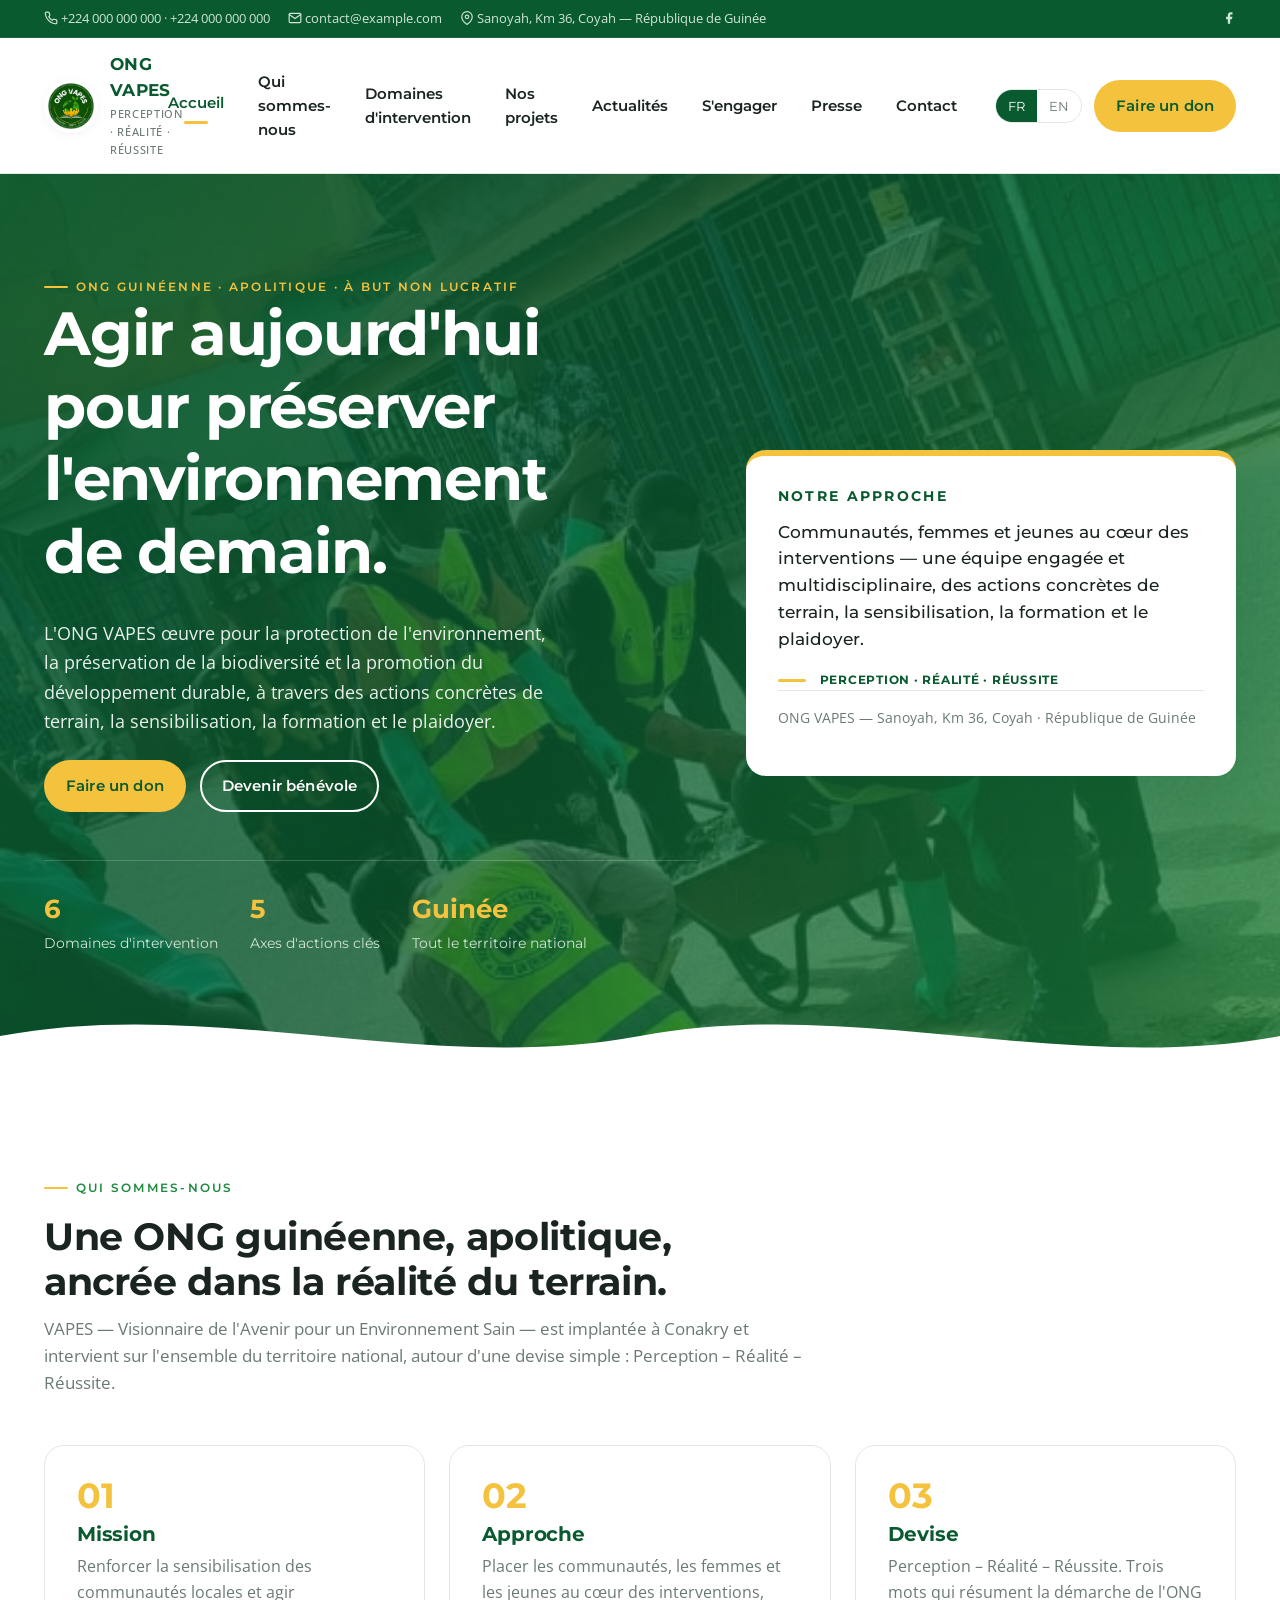
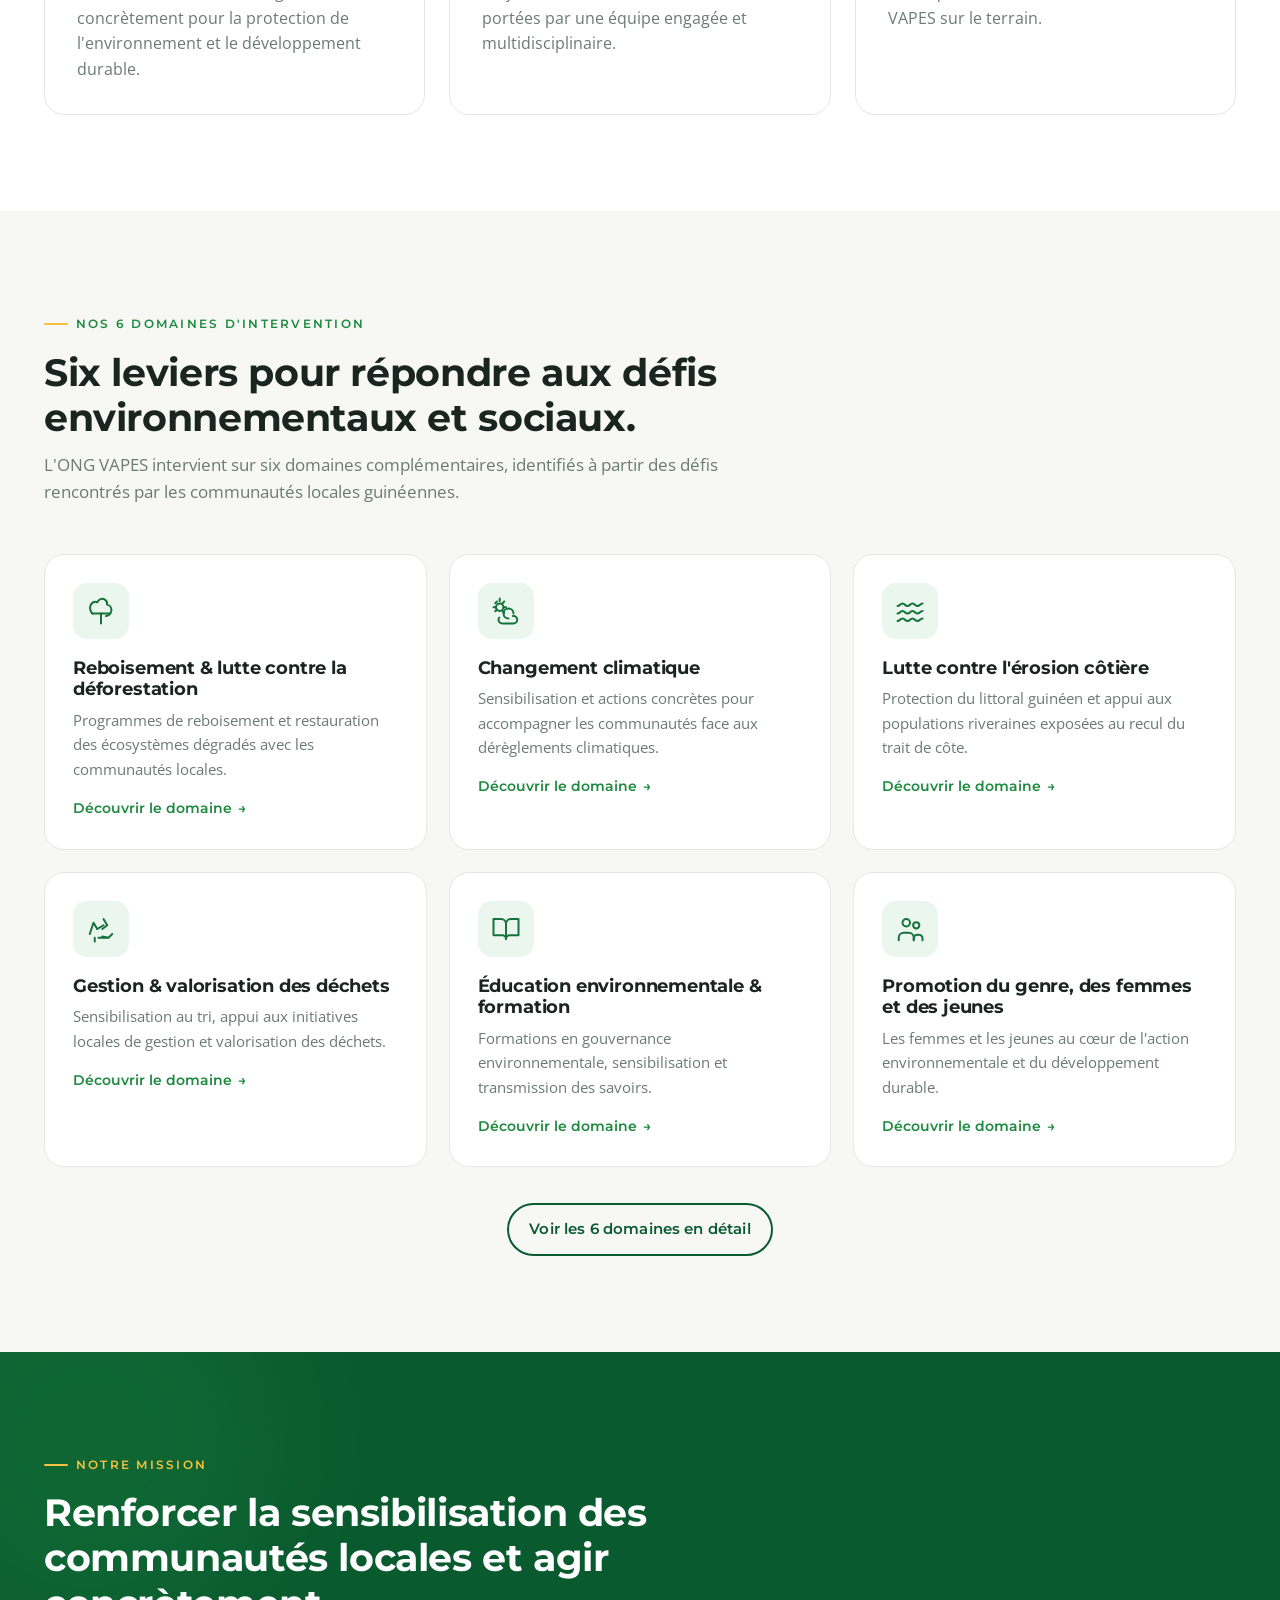
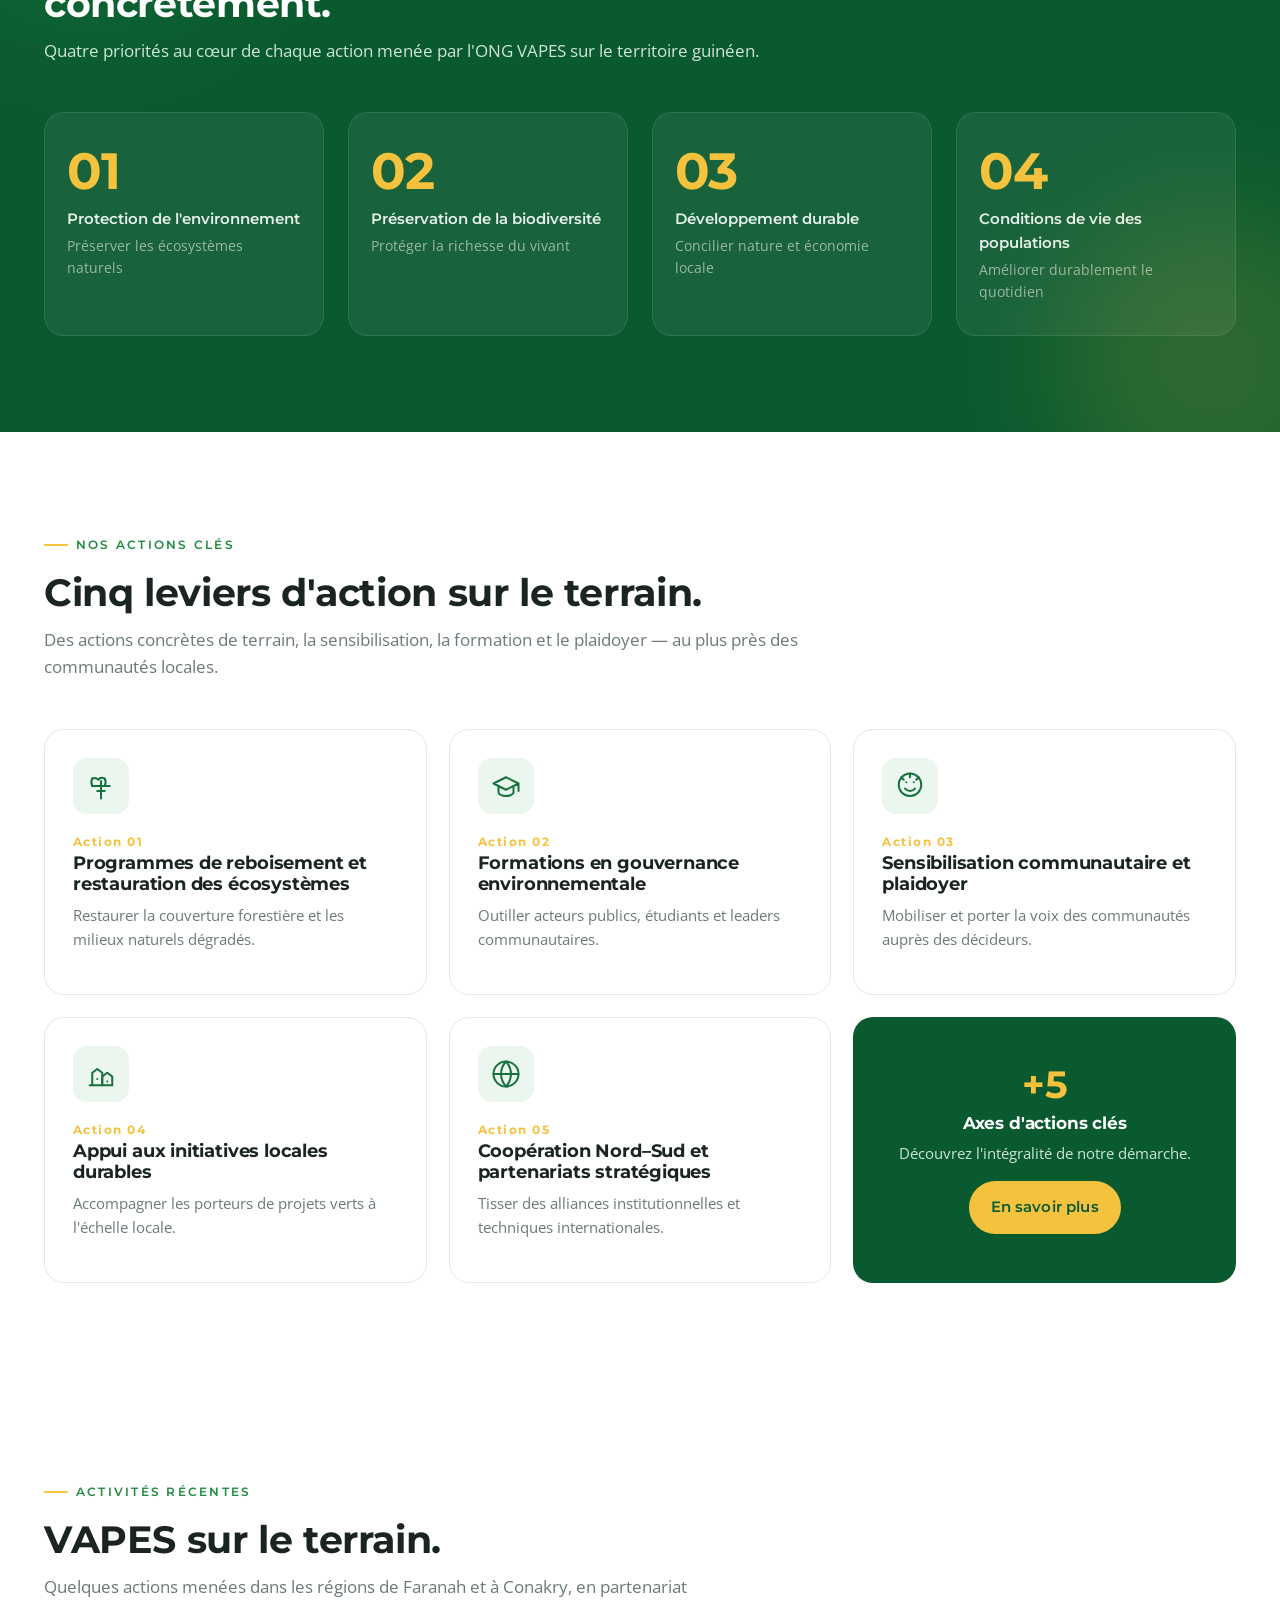
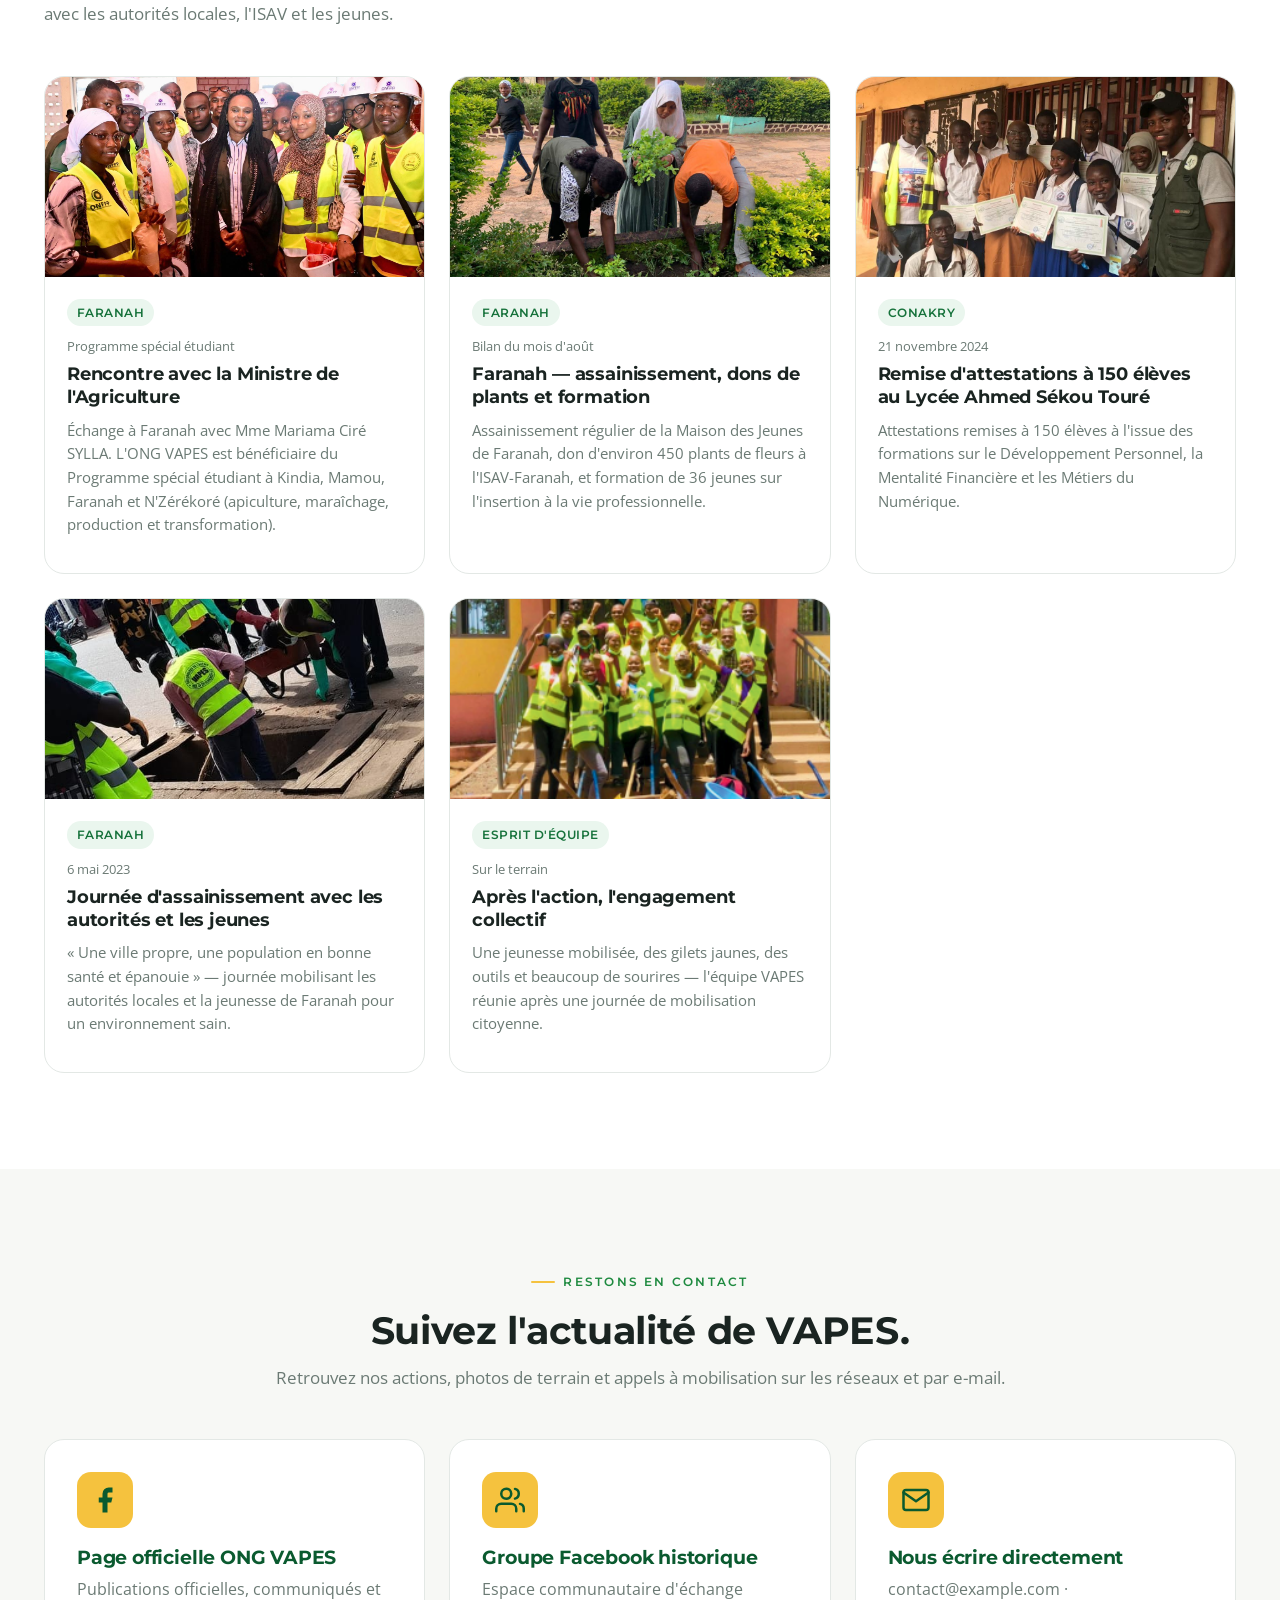
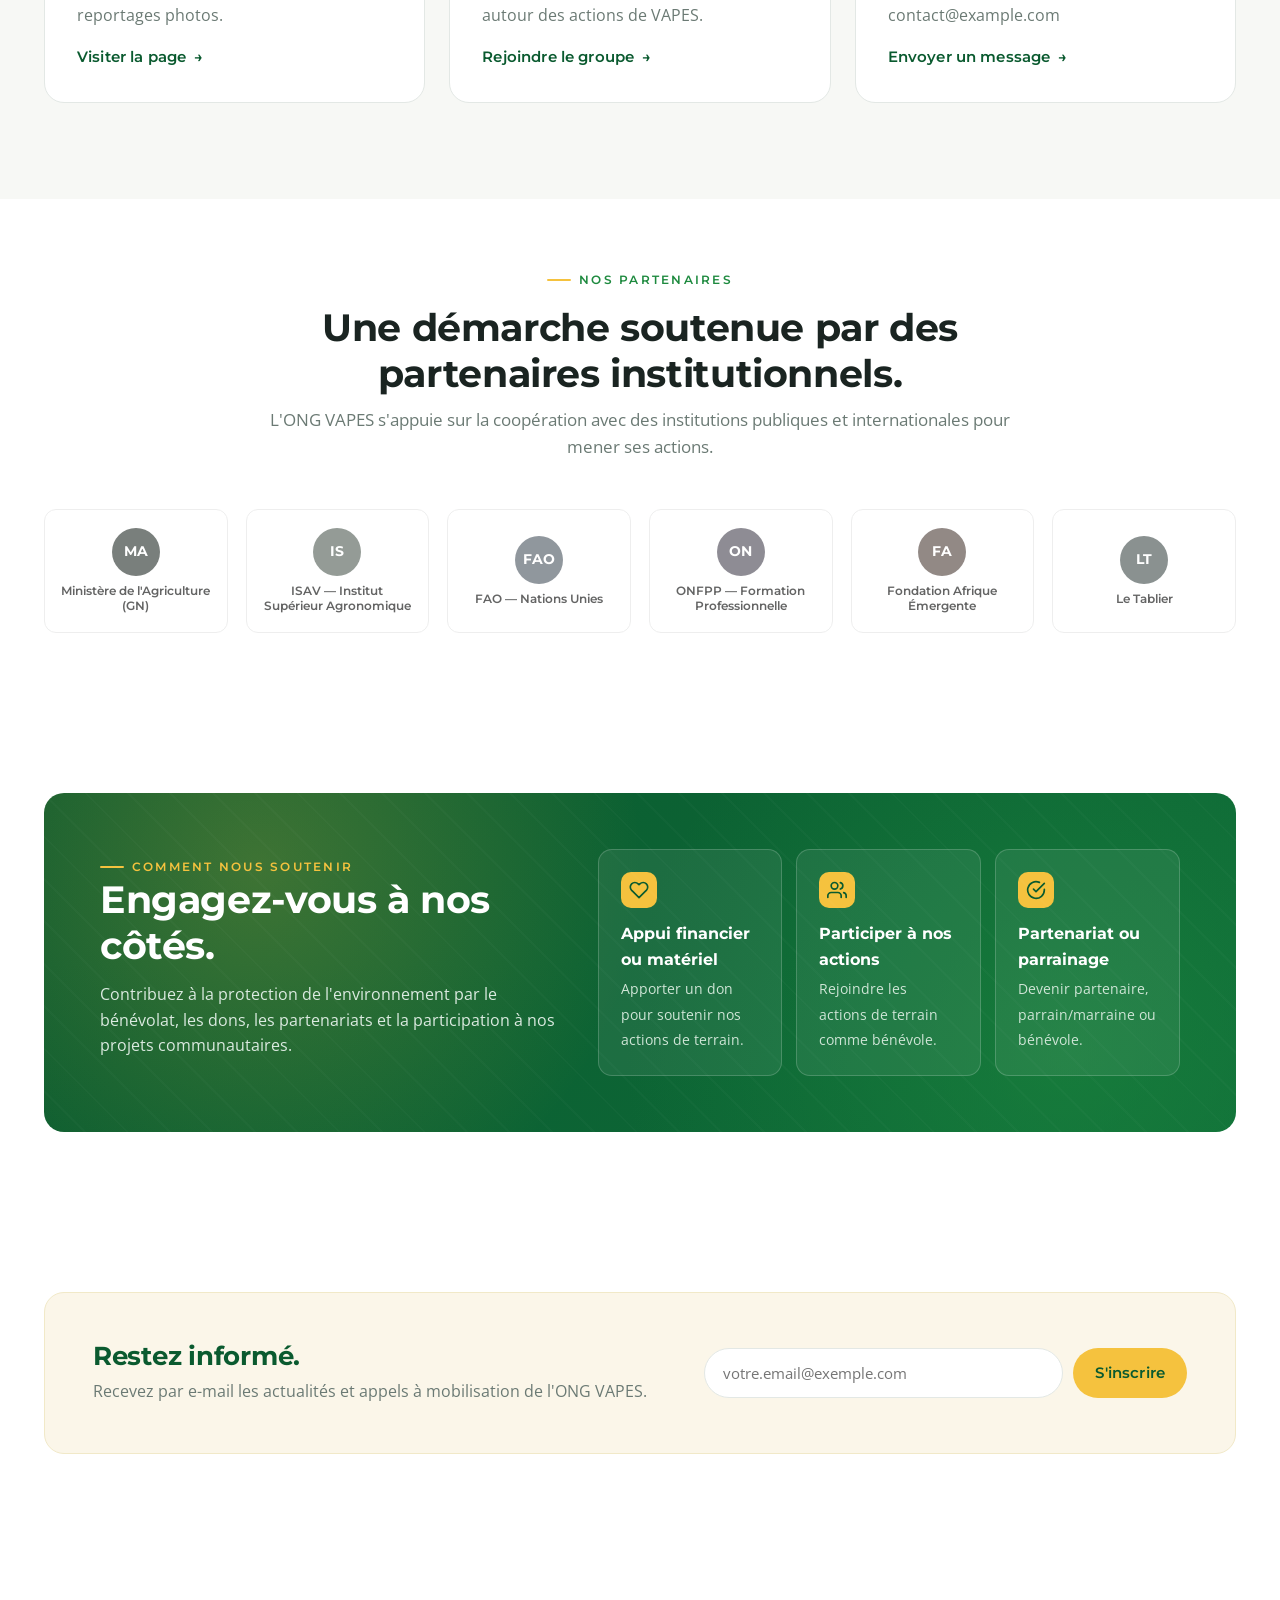
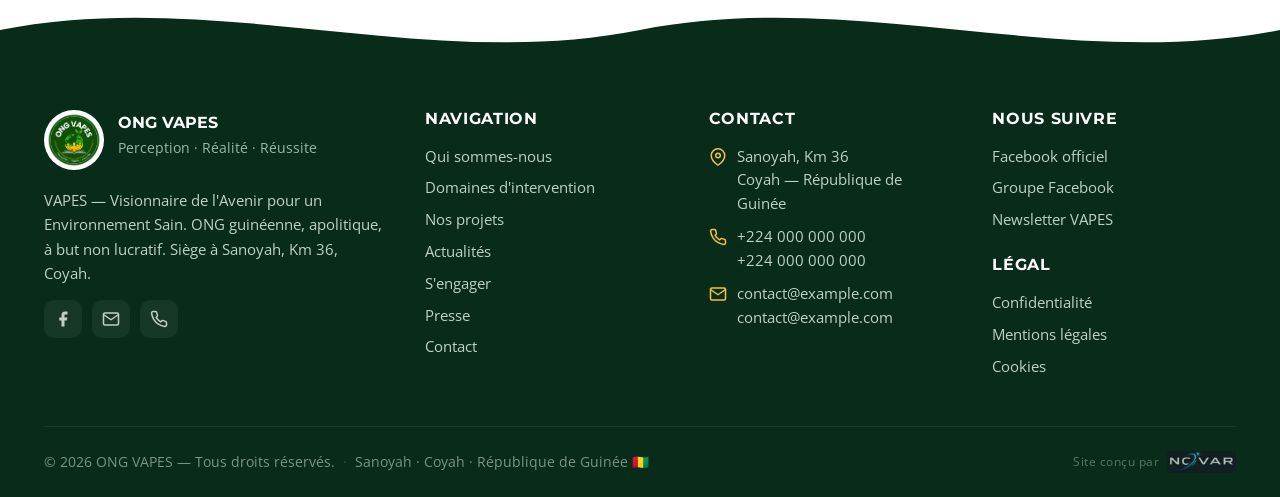
==== commit 8ec4b387: "Anonymized version for Upwork Portfolio" ====
--- a/index.html
+++ b/index.html
@@ -25,8 +25,8 @@
   "slogan": "Agir aujourd'hui pour préserver l'environnement de demain.",
   "url": "https://vapes.org",
   "logo": "images/logo.jpeg",
-  "email": "ongvapes@gmail.com",
-  "telephone": "+224622170210",
+  "email": "contact@example.com",
+  "telephone": "+224000000000",
   "address": {
     "@type": "PostalAddress",
     "streetAddress": "Sanoyah, Km 36",
@@ -45,11 +45,11 @@
     <div class="left">
       <span>
         <svg viewBox="0 0 24 24" fill="none" stroke="currentColor" stroke-width="2" stroke-linecap="round" stroke-linejoin="round"><path d="M22 16.92v3a2 2 0 0 1-2.18 2 19.79 19.79 0 0 1-8.63-3.07 19.5 19.5 0 0 1-6-6 19.79 19.79 0 0 1-3.07-8.67A2 2 0 0 1 4.11 2h3a2 2 0 0 1 2 1.72 12.84 12.84 0 0 0 .7 2.81 2 2 0 0 1-.45 2.11L8.09 9.91a16 16 0 0 0 6 6l1.27-1.27a2 2 0 0 1 2.11-.45 12.84 12.84 0 0 0 2.81.7A2 2 0 0 1 22 16.92z"/></svg>
-        <span data-i18n="topbar.phone">+224 622 170 210 · +224 662 636 657</span>
+        <span data-i18n="topbar.phone">+224 000 000 000 · +224 000 000 000</span>
       </span>
       <span>
         <svg viewBox="0 0 24 24" fill="none" stroke="currentColor" stroke-width="2" stroke-linecap="round" stroke-linejoin="round"><path d="M4 4h16c1.1 0 2 .9 2 2v12c0 1.1-.9 2-2 2H4c-1.1 0-2-.9-2-2V6c0-1.1.9-2 2-2z"/><polyline points="22,6 12,13 2,6"/></svg>
-        <a href="mailto:ongvapes@gmail.com" data-i18n="topbar.email">ongvapes@gmail.com</a>
+        <a href="mailto:contact@example.com" data-i18n="topbar.email">contact@example.com</a>
       </span>
       <span>
         <svg viewBox="0 0 24 24" fill="none" stroke="currentColor" stroke-width="2" stroke-linecap="round" stroke-linejoin="round"><path d="M21 10c0 7-9 13-9 13s-9-6-9-13a9 9 0 0 1 18 0z"/><circle cx="12" cy="10" r="3"/></svg>
@@ -58,7 +58,7 @@
     </div>
     <div class="right">
       <div class="social-row" aria-label="Réseaux sociaux">
-        <a href="https://facebook.com/profile.php?id=61572129334576" aria-label="Facebook">
+        <a href="#" aria-label="Facebook">
           <svg viewBox="0 0 24 24" fill="currentColor"><path d="M18 2h-3a5 5 0 0 0-5 5v3H7v4h3v8h4v-8h3l1-4h-4V7a1 1 0 0 1 1-1h3z"/></svg>
         </a>
       </div>
@@ -420,7 +420,7 @@
     </div>
 
     <div class="engage-cards" style="grid-template-columns:repeat(3,1fr)">
-      <a class="engage-card reveal" href="https://facebook.com/profile.php?id=61572129334576" target="_blank" rel="noopener">
+      <a class="engage-card reveal" href="#" target="_blank" rel="noopener">
         <div class="ix" aria-hidden="true">
           <svg viewBox="0 0 24 24" fill="currentColor"><path d="M18 2h-3a5 5 0 0 0-5 5v3H7v4h3v8h4v-8h3l1-4h-4V7a1 1 0 0 1 1-1h3z"/></svg>
         </div>
@@ -429,7 +429,7 @@
         <span class="btn btn-ghost" style="padding:0"><span data-i18n="follow.fb.cta">Visiter la page</span> <span class="arrow">→</span></span>
       </a>
 
-      <a class="engage-card reveal" href="https://www.facebook.com/share/g/1GfDJP7Vfm/" target="_blank" rel="noopener">
+      <a class="engage-card reveal" href="#" target="_blank" rel="noopener">
         <div class="ix" aria-hidden="true">
           <svg viewBox="0 0 24 24" fill="none" stroke="currentColor" stroke-width="2" stroke-linecap="round" stroke-linejoin="round"><path d="M17 21v-2a4 4 0 0 0-4-4H5a4 4 0 0 0-4 4v2"/><circle cx="9" cy="7" r="4"/><path d="M23 21v-2a4 4 0 0 0-3-3.87"/><path d="M16 3.13a4 4 0 0 1 0 7.75"/></svg>
         </div>
@@ -438,12 +438,12 @@
         <span class="btn btn-ghost" style="padding:0"><span data-i18n="follow.group.cta">Rejoindre le groupe</span> <span class="arrow">→</span></span>
       </a>
 
-      <a class="engage-card reveal" href="mailto:ongvapes@gmail.com">
+      <a class="engage-card reveal" href="mailto:contact@example.com">
         <div class="ix" aria-hidden="true">
           <svg viewBox="0 0 24 24" fill="none" stroke="currentColor" stroke-width="2" stroke-linecap="round" stroke-linejoin="round"><path d="M4 4h16c1.1 0 2 .9 2 2v12c0 1.1-.9 2-2 2H4c-1.1 0-2-.9-2-2V6c0-1.1.9-2 2-2z"/><polyline points="22,6 12,13 2,6"/></svg>
         </div>
         <h3 data-i18n="follow.mail.title">Nous écrire directement</h3>
-        <p data-i18n="follow.mail.body">ongvapes@gmail.com · ongvapesforever3690@gmail.com</p>
+        <p data-i18n="follow.mail.body">contact@example.com · contact@example.com</p>
         <span class="btn btn-ghost" style="padding:0"><span data-i18n="follow.mail.cta">Envoyer un message</span> <span class="arrow">→</span></span>
       </a>
     </div>
@@ -539,13 +539,13 @@
         </div>
         <p data-i18n="footer.about">VAPES — Visionnaire de l'Avenir pour un Environnement Sain. ONG guinéenne, apolitique, à but non lucratif. Siège à Sanoyah, Km 36, Coyah.</p>
         <div class="social-icons">
-          <a href="https://facebook.com/profile.php?id=61572129334576" aria-label="Facebook">
+          <a href="#" aria-label="Facebook">
             <svg viewBox="0 0 24 24" fill="currentColor"><path d="M18 2h-3a5 5 0 0 0-5 5v3H7v4h3v8h4v-8h3l1-4h-4V7a1 1 0 0 1 1-1h3z"/></svg>
           </a>
-          <a href="mailto:ongvapes@gmail.com" aria-label="Email">
+          <a href="mailto:contact@example.com" aria-label="Email">
             <svg viewBox="0 0 24 24" fill="none" stroke="currentColor" stroke-width="2" stroke-linecap="round" stroke-linejoin="round"><path d="M4 4h16c1.1 0 2 .9 2 2v12c0 1.1-.9 2-2 2H4c-1.1 0-2-.9-2-2V6c0-1.1.9-2 2-2z"/><polyline points="22,6 12,13 2,6"/></svg>
           </a>
-          <a href="tel:+224622170210" aria-label="Téléphone">
+          <a href="tel:+224000000000" aria-label="Téléphone">
             <svg viewBox="0 0 24 24" fill="none" stroke="currentColor" stroke-width="2" stroke-linecap="round" stroke-linejoin="round"><path d="M22 16.92v3a2 2 0 0 1-2.18 2 19.79 19.79 0 0 1-8.63-3.07 19.5 19.5 0 0 1-6-6 19.79 19.79 0 0 1-3.07-8.67A2 2 0 0 1 4.11 2h3a2 2 0 0 1 2 1.72 12.84 12.84 0 0 0 .7 2.81 2 2 0 0 1-.45 2.11L8.09 9.91a16 16 0 0 0 6 6l1.27-1.27a2 2 0 0 1 2.11-.45 12.84 12.84 0 0 0 2.81.7A2 2 0 0 1 22 16.92z"/></svg>
           </a>
         </div>
@@ -572,25 +572,25 @@
         </div>
         <div class="contact-row">
           <svg viewBox="0 0 24 24" fill="none" stroke="currentColor" stroke-width="2" stroke-linecap="round" stroke-linejoin="round"><path d="M22 16.92v3a2 2 0 0 1-2.18 2 19.79 19.79 0 0 1-8.63-3.07 19.5 19.5 0 0 1-6-6 19.79 19.79 0 0 1-3.07-8.67A2 2 0 0 1 4.11 2h3a2 2 0 0 1 2 1.72 12.84 12.84 0 0 0 .7 2.81 2 2 0 0 1-.45 2.11L8.09 9.91a16 16 0 0 0 6 6l1.27-1.27a2 2 0 0 1 2.11-.45 12.84 12.84 0 0 0 2.81.7A2 2 0 0 1 22 16.92z"/></svg>
-          <span>+224 622 170 210<br>+224 662 636 657</span>
+          <span>+224 000 000 000<br>+224 000 000 000</span>
         </div>
         <div class="contact-row">
           <svg viewBox="0 0 24 24" fill="none" stroke="currentColor" stroke-width="2" stroke-linecap="round" stroke-linejoin="round"><path d="M4 4h16c1.1 0 2 .9 2 2v12c0 1.1-.9 2-2 2H4c-1.1 0-2-.9-2-2V6c0-1.1.9-2 2-2z"/><polyline points="22,6 12,13 2,6"/></svg>
-          <span>ongvapes@gmail.com<br>ongvapesforever3690@gmail.com</span>
+          <span>contact@example.com<br>contact@example.com</span>
         </div>
       </div>
 
       <div>
         <h4 data-i18n="footer.follow">Nous suivre</h4>
         <ul>
-          <li><a href="https://facebook.com/profile.php?id=61572129334576">Facebook officiel</a></li>
-          <li><a href="https://www.facebook.com/share/g/1GfDJP7Vfm/">Groupe Facebook</a></li>
+          <li><a href="#">Facebook officiel</a></li>
+          <li><a href="#">Groupe Facebook</a></li>
           <li><a href="actualites.html">Newsletter VAPES</a></li>
         </ul>
         <h4 style="margin-top:24px">Légal</h4>
         <ul>
-          <li><a href="mailto:ongvapes@gmail.com?subject=Politique%20de%20confidentialit%C3%A9" data-i18n="footer.legal.privacy">Confidentialité</a></li>
-          <li><a href="mailto:ongvapes@gmail.com?subject=Mentions%20l%C3%A9gales" data-i18n="footer.legal.legal">Mentions légales</a></li>
+          <li><a href="mailto:contact@example.com?subject=Politique%20de%20confidentialit%C3%A9" data-i18n="footer.legal.privacy">Confidentialité</a></li>
+          <li><a href="mailto:contact@example.com?subject=Mentions%20l%C3%A9gales" data-i18n="footer.legal.legal">Mentions légales</a></li>
           <li><a href="contact.html" data-i18n="footer.legal.cookies">Cookies</a></li>
         </ul>
       </div>
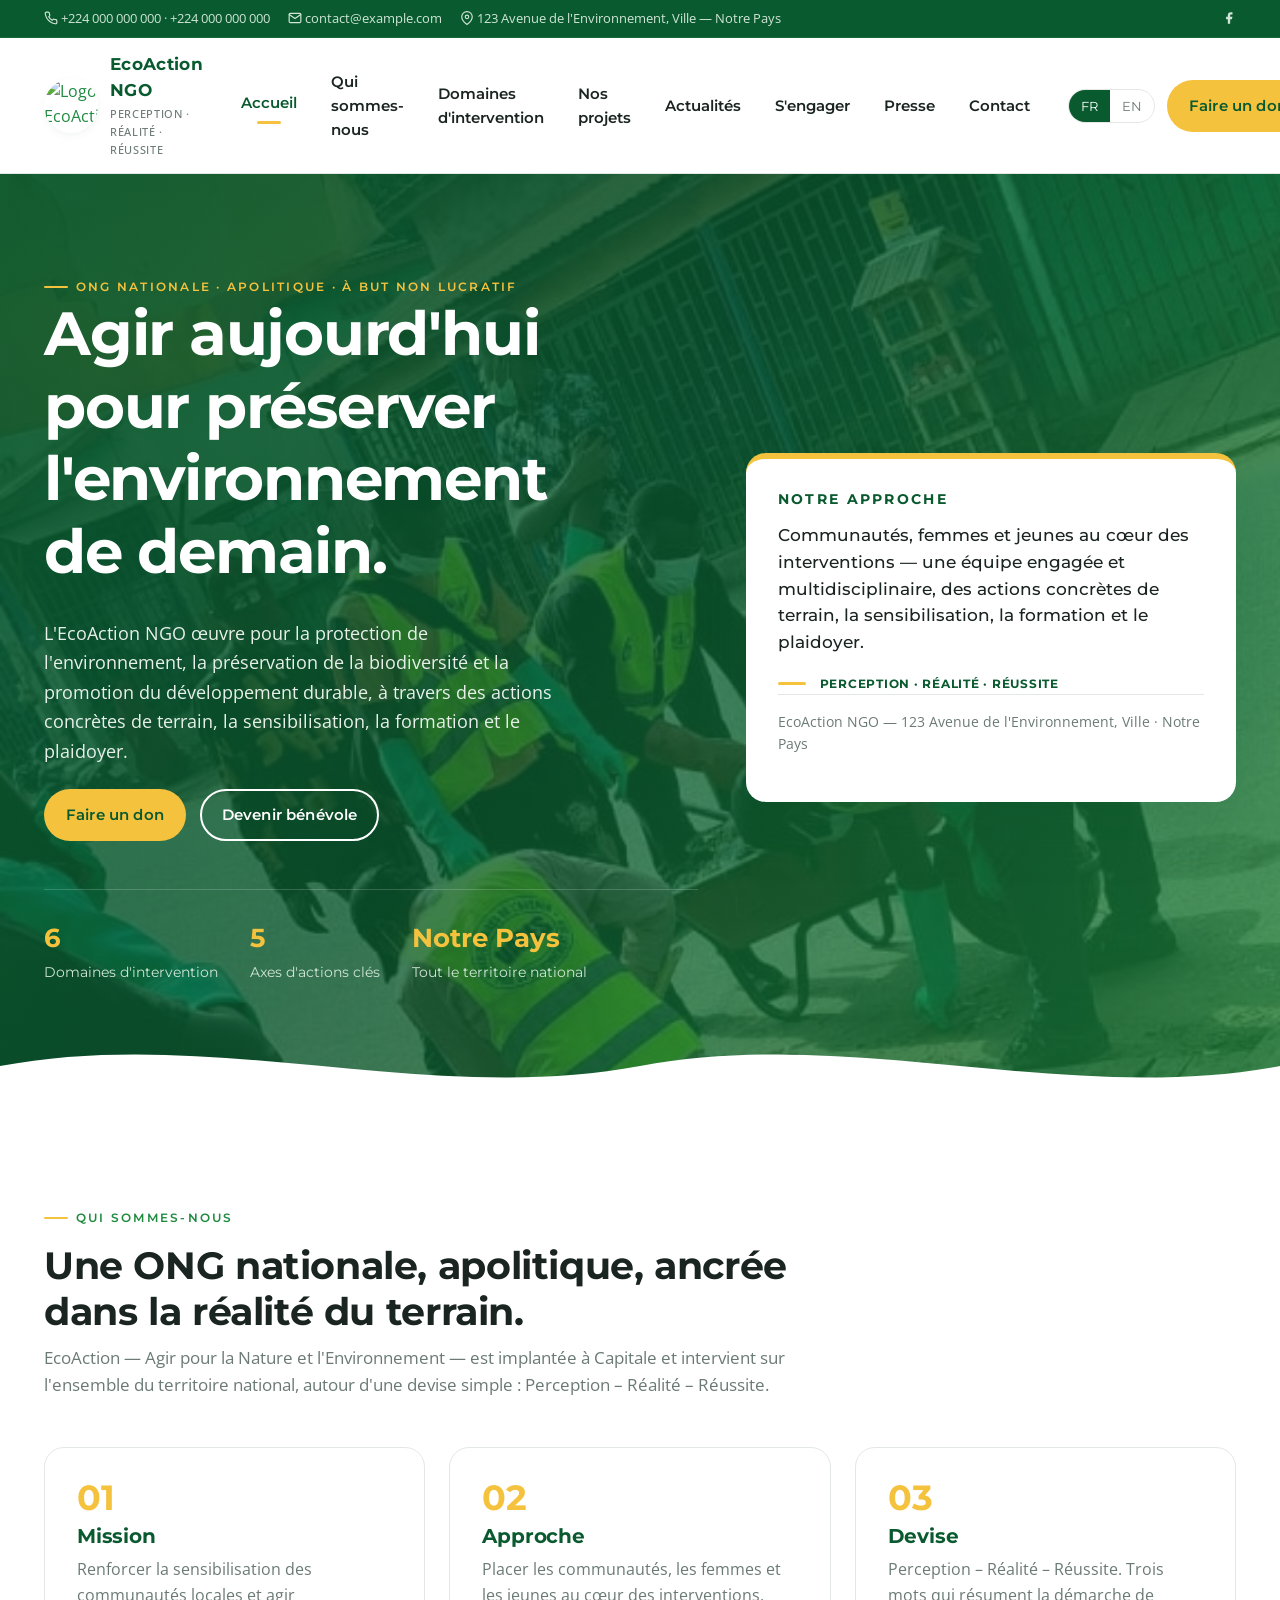
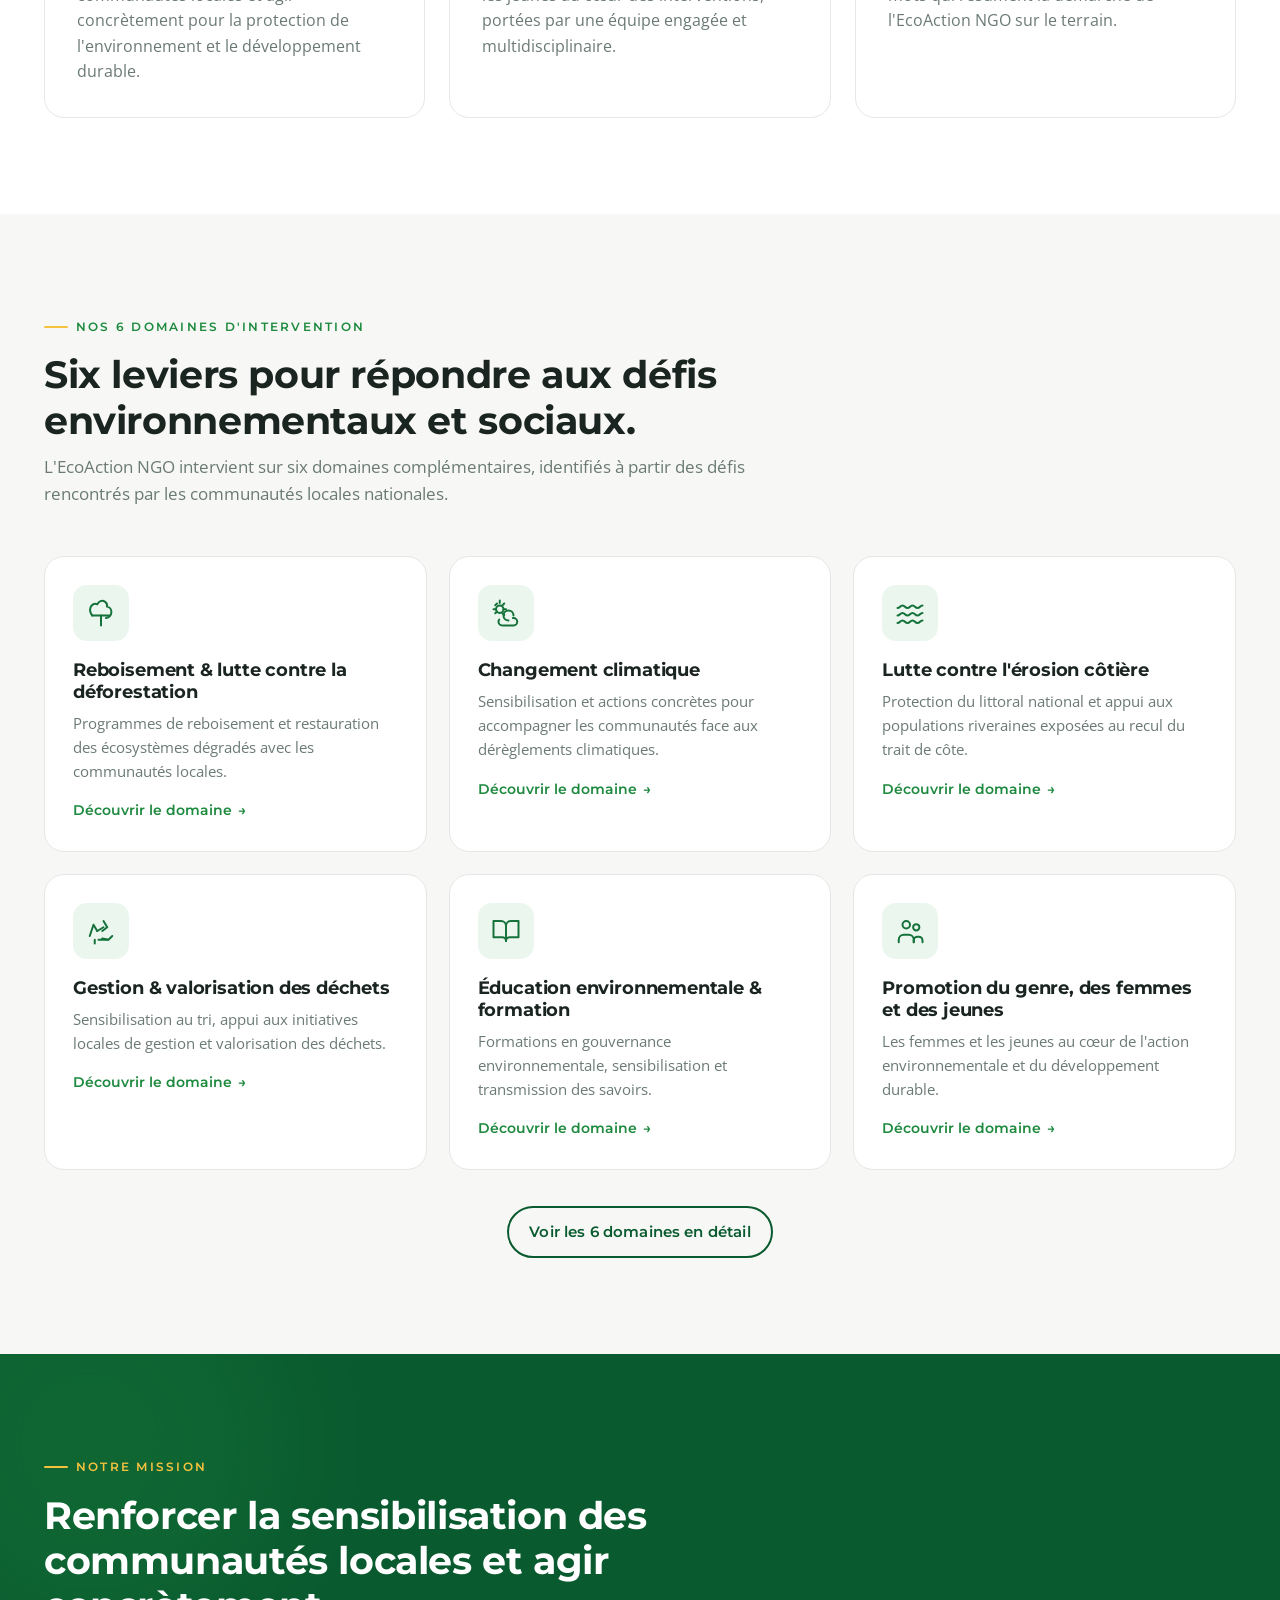
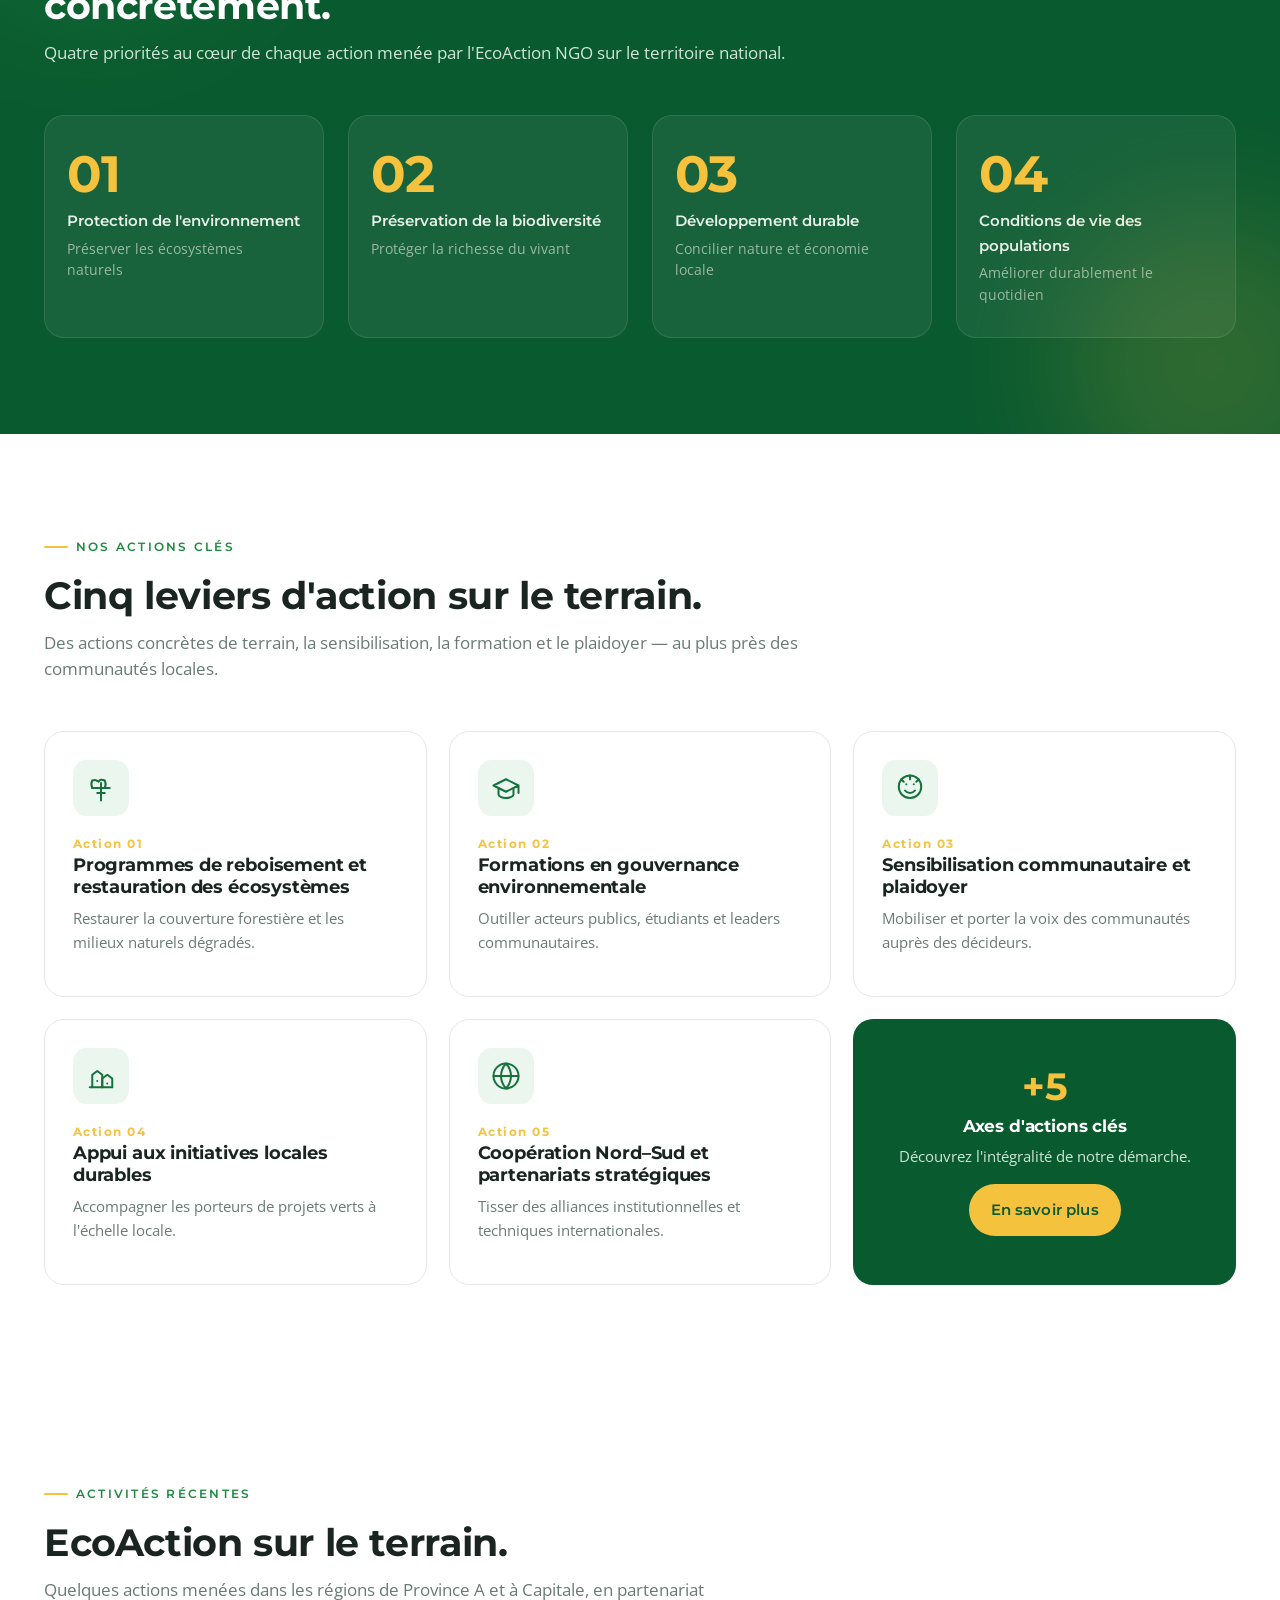
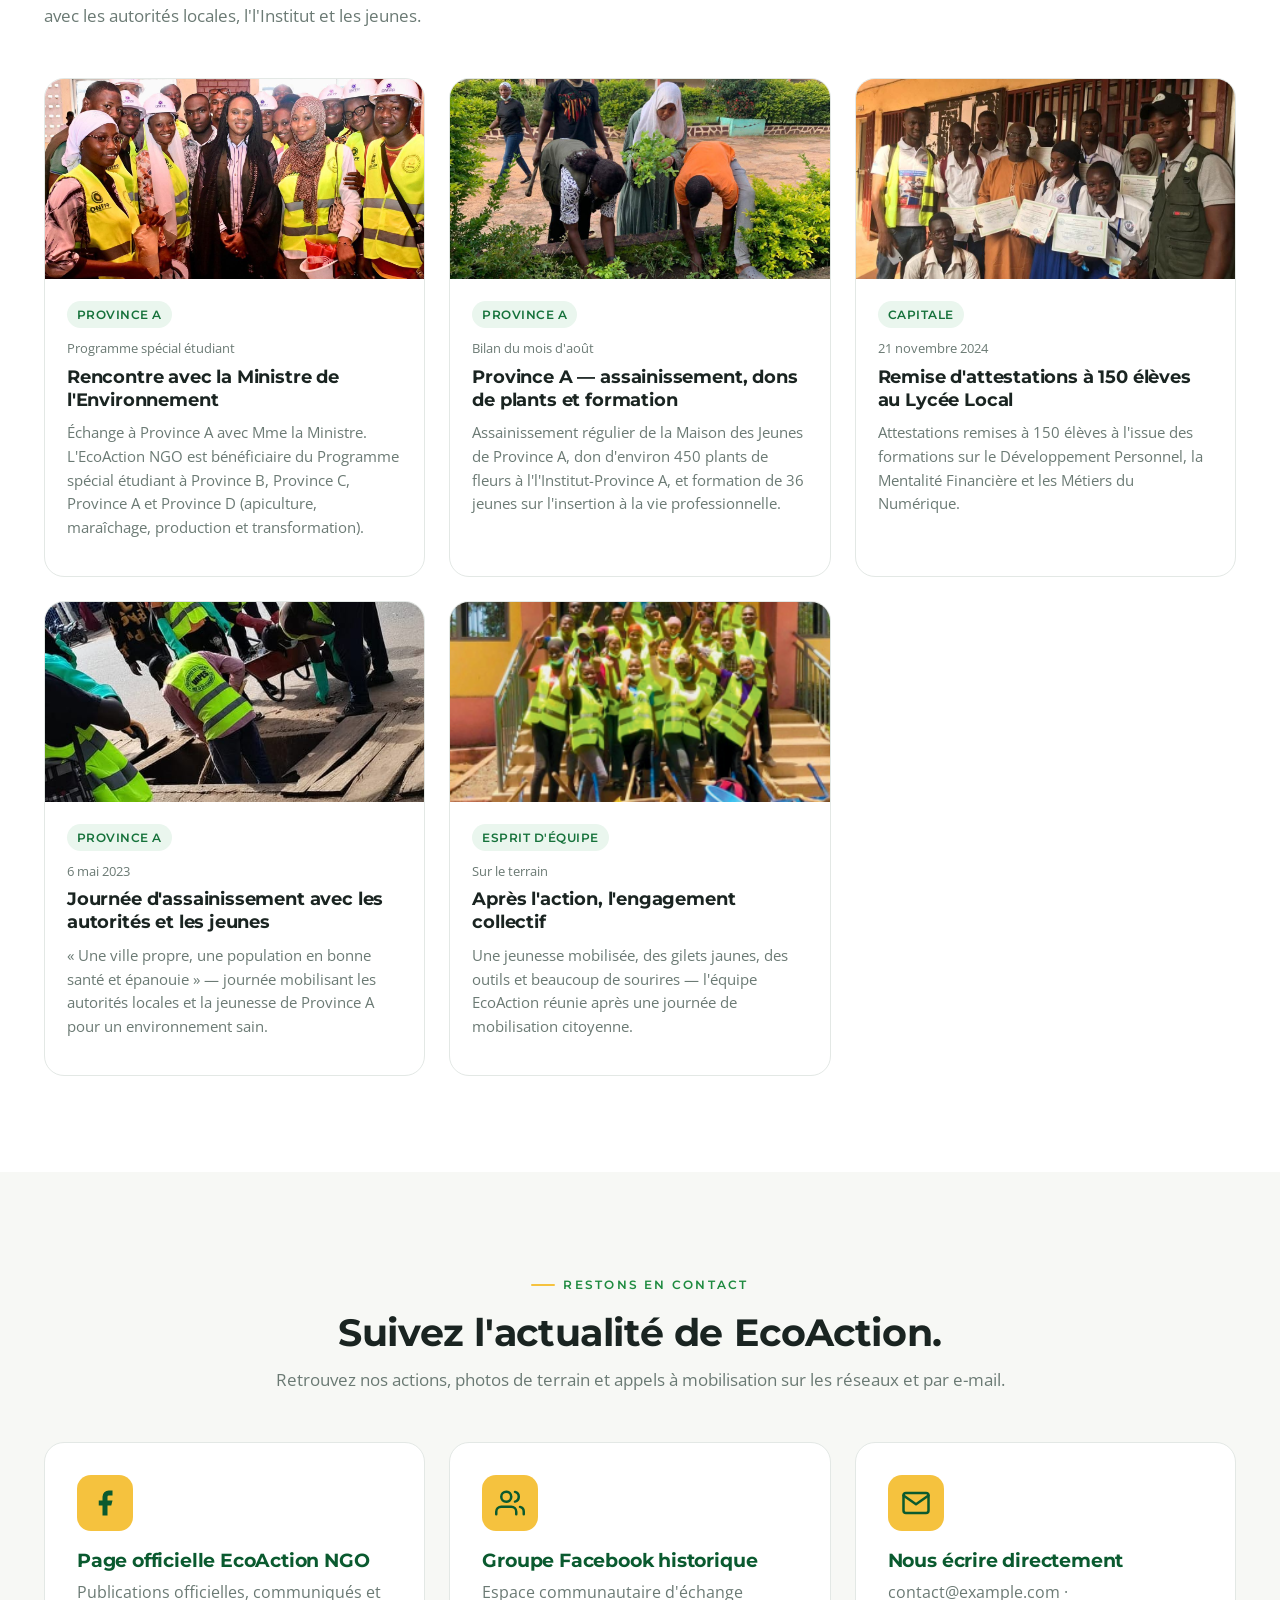
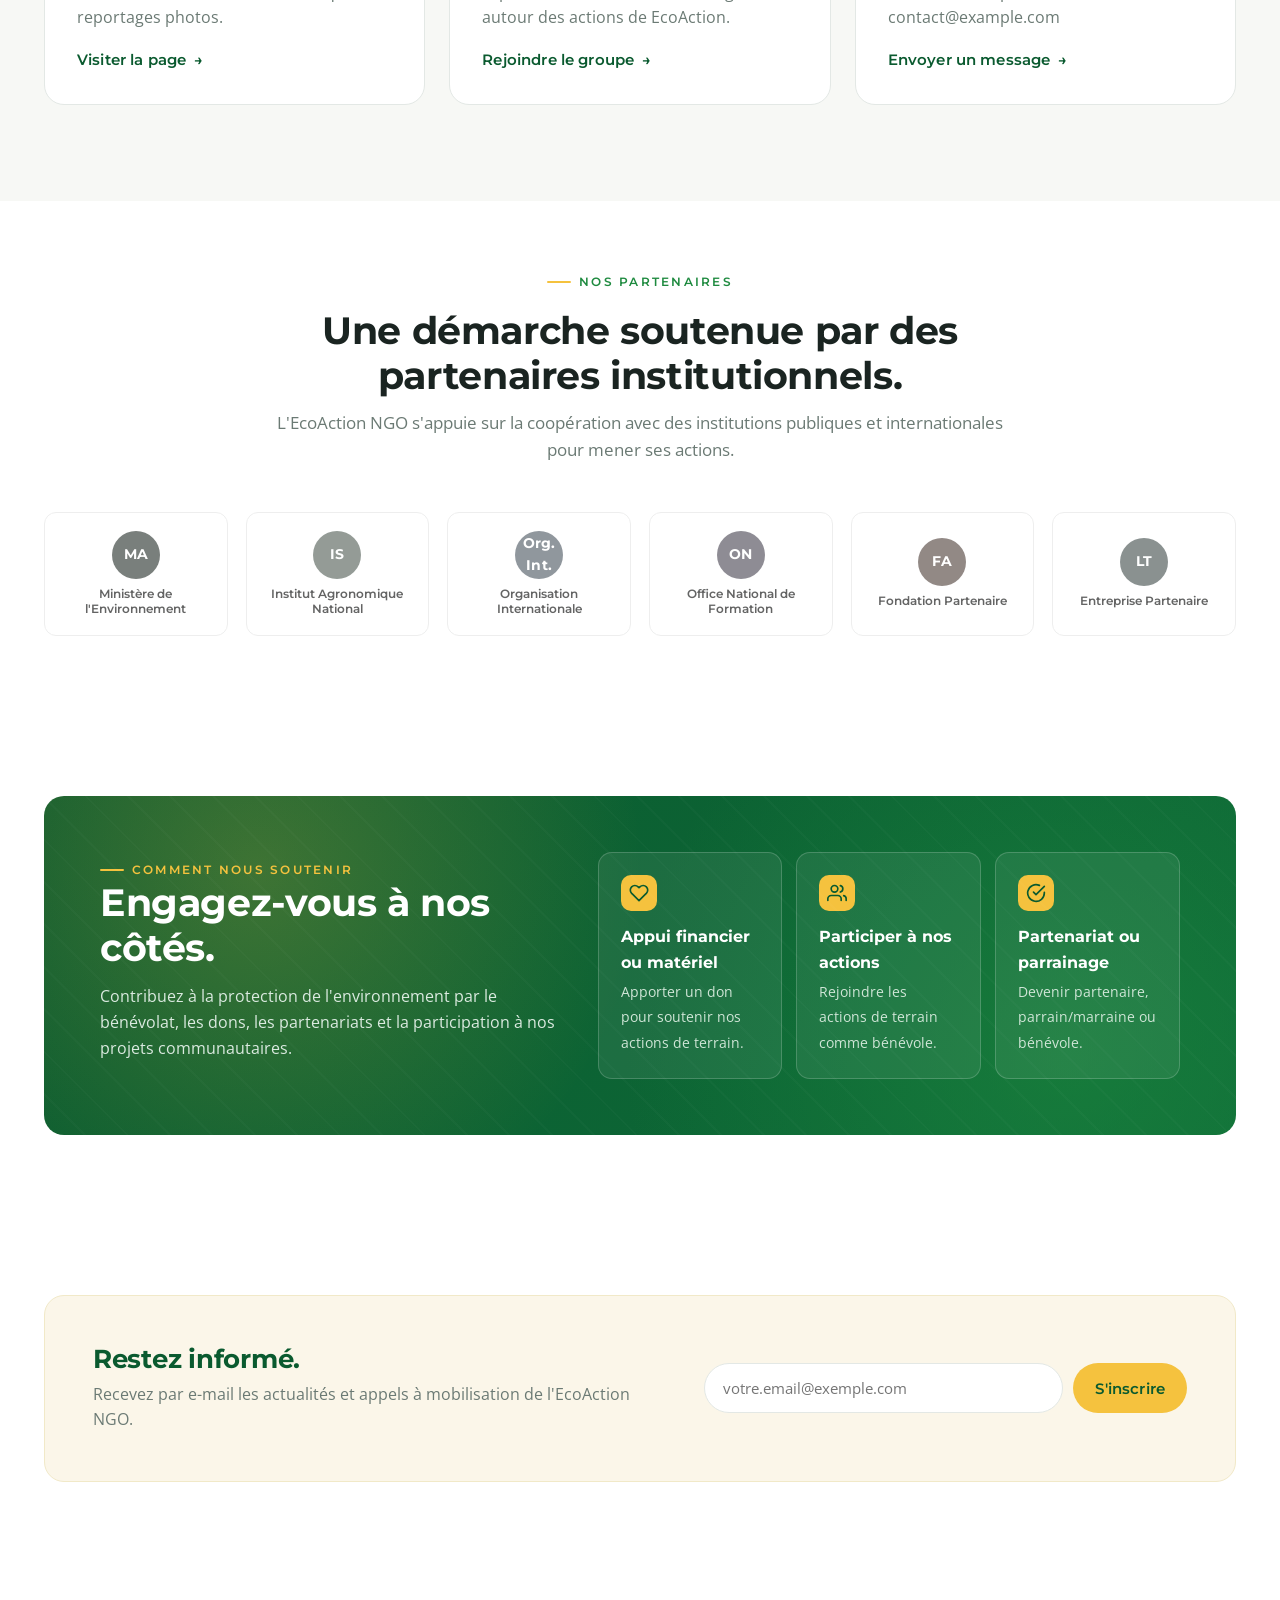
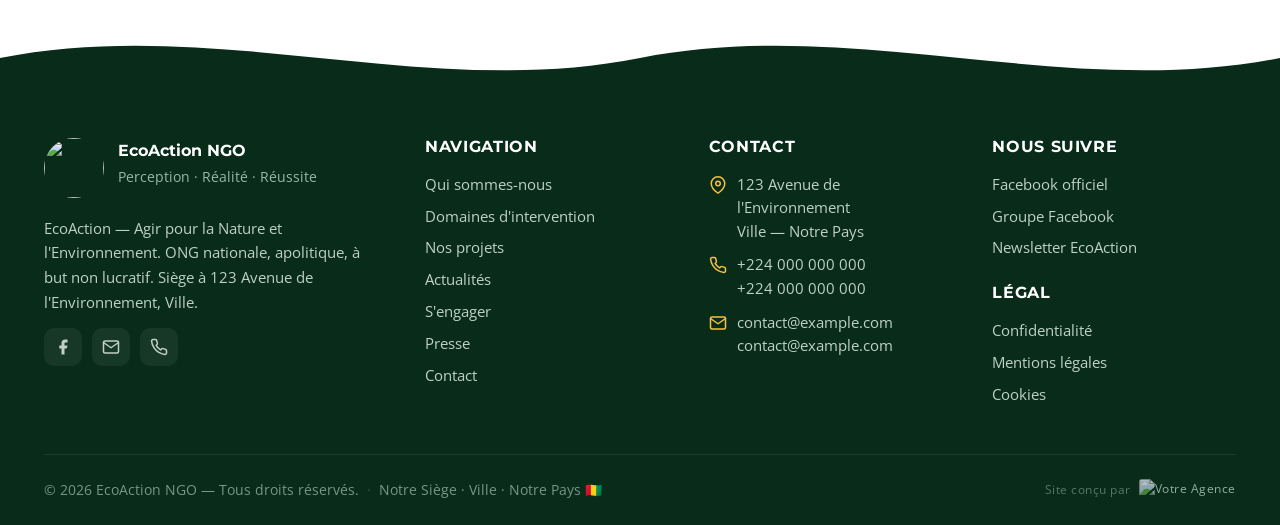
==== commit 0679a262: "Convert into generic blank project template" ====
--- a/index.html
+++ b/index.html
@@ -3,12 +3,12 @@
 <head>
 <meta charset="utf-8">
 <meta name="viewport" content="width=device-width,initial-scale=1">
-<title>ONG VAPES — Agir aujourd'hui pour préserver l'environnement de demain</title>
-<meta name="description" content="ONG VAPES — Visionnaire de l'Avenir pour un Environnement Sain. Reboisement, climat, érosion côtière, déchets, éducation, jeunes et femmes : six leviers pour une Guinée durable.">
-<meta property="og:title" content="ONG VAPES — Visionnaire de l'Avenir pour un Environnement Sain">
-<meta property="og:description" content="Agir aujourd'hui pour préserver l'environnement de demain. ONG guinéenne engagée pour la protection de l'environnement et le développement durable.">
+<title>EcoAction NGO — Agir aujourd'hui pour préserver l'environnement de demain</title>
+<meta name="description" content="EcoAction NGO — Agir pour la Nature et l'Environnement. Reboisement, climat, érosion côtière, déchets, éducation, jeunes et femmes : six leviers pour une Notre Pays durable.">
+<meta property="og:title" content="EcoAction NGO — Agir pour la Nature et l'Environnement">
+<meta property="og:description" content="Agir aujourd'hui pour préserver l'environnement de demain. ONG nationale engagée pour la protection de l'environnement et le développement durable.">
 <meta property="og:type" content="website">
-<link rel="icon" type="image/jpeg" href="images/logo.jpeg">
+<link rel="icon" type="image/jpeg" href="https://placehold.co/120x120/003d21/ffffff?text=LOGO">
 
 <link rel="preconnect" href="https://fonts.googleapis.com">
 <link rel="preconnect" href="https://fonts.gstatic.com" crossorigin>
@@ -20,17 +20,17 @@
 {
   "@context": "https://schema.org",
   "@type": "NGO",
-  "name": "ONG VAPES",
-  "alternateName": "Visionnaire de l'Avenir pour un Environnement Sain",
+  "name": "EcoAction NGO",
+  "alternateName": "Agir pour la Nature et l'Environnement",
   "slogan": "Agir aujourd'hui pour préserver l'environnement de demain.",
   "url": "https://vapes.org",
-  "logo": "images/logo.jpeg",
+  "logo": "https://placehold.co/120x120/003d21/ffffff?text=LOGO",
   "email": "contact@example.com",
   "telephone": "+224000000000",
   "address": {
     "@type": "PostalAddress",
-    "streetAddress": "Sanoyah, Km 36",
-    "addressLocality": "Coyah",
+    "streetAddress": "123 Avenue de l'Environnement",
+    "addressLocality": "Ville",
     "addressCountry": "GN"
   },
   "areaServed": "GN"
@@ -53,7 +53,7 @@
       </span>
       <span>
         <svg viewBox="0 0 24 24" fill="none" stroke="currentColor" stroke-width="2" stroke-linecap="round" stroke-linejoin="round"><path d="M21 10c0 7-9 13-9 13s-9-6-9-13a9 9 0 0 1 18 0z"/><circle cx="12" cy="10" r="3"/></svg>
-        <span data-i18n="topbar.hq">Sanoyah, Km 36, Coyah — République de Guinée</span>
+        <span data-i18n="topbar.hq">123 Avenue de l'Environnement, Ville — Notre Pays</span>
       </span>
     </div>
     <div class="right">
@@ -69,10 +69,10 @@
 <!-- ==================== HEADER ==================== -->
 <header class="site-header">
   <div class="nav-wrap">
-    <a class="brand" href="index.html" aria-label="ONG VAPES — Accueil">
-      <img src="images/logo.jpeg" alt="Logo ONG VAPES" loading="eager">
+    <a class="brand" href="index.html" aria-label="EcoAction NGO — Accueil">
+      <img src="https://placehold.co/120x120/003d21/ffffff?text=LOGO" alt="Logo EcoAction NGO" loading="eager">
       <span>
-        <span class="brand-name">ONG VAPES</span>
+        <span class="brand-name">EcoAction NGO</span>
         <span class="brand-sub">Perception · Réalité · Réussite</span>
       </span>
     </a>
@@ -108,9 +108,9 @@
   <div class="container">
     <div class="hero-inner">
       <div>
-        <span class="eyebrow" data-i18n="hero.eyebrow">ONG officielle — République de Guinée</span>
+        <span class="eyebrow" data-i18n="hero.eyebrow">ONG officielle — Notre Pays</span>
         <h1 data-i18n="hero.title">Agir aujourd'hui pour préserver l'environnement de demain.</h1>
-        <p class="lead" data-i18n="hero.lead">L'ONG VAPES rassemble communautés, femmes et jeunes pour protéger l'environnement, restaurer la biodiversité et bâtir un développement durable, à travers toute la Guinée.</p>
+        <p class="lead" data-i18n="hero.lead">L'EcoAction NGO rassemble communautés, femmes et jeunes pour protéger l'environnement, restaurer la biodiversité et bâtir un développement durable, à travers toute la Notre Pays.</p>
         <div class="hero-ctas">
           <a class="btn btn-gold" href="sengager.html#don" data-i18n="hero.cta.donate">Faire un don</a>
           <a class="btn btn-outline-white" href="sengager.html#benevolat" data-i18n="hero.cta.volunteer">Devenir bénévole</a>
@@ -125,7 +125,7 @@
             <span data-i18n="hero.meta.actions">Axes d'actions clés</span>
           </div>
           <div>
-            <strong data-i18n="hero.meta.country">Guinée</strong>
+            <strong data-i18n="hero.meta.country">Notre Pays</strong>
             <span data-i18n="hero.meta.country.sub">Tout le territoire national</span>
           </div>
         </div>
@@ -135,7 +135,7 @@
         <h3 data-i18n="hero.card.title">Notre approche</h3>
         <p class="quote" data-i18n="hero.card.quote">Communautés, femmes et jeunes au cœur des interventions — une équipe engagée et multidisciplinaire, des actions concrètes de terrain, la sensibilisation, la formation et le plaidoyer.</p>
         <div class="motto" data-i18n="hero.card.motto">Perception · Réalité · Réussite</div>
-        <p class="attribution" data-i18n="hero.card.attribution">ONG VAPES — Sanoyah, Km 36, Coyah · République de Guinée</p>
+        <p class="attribution" data-i18n="hero.card.attribution">EcoAction NGO — 123 Avenue de l'Environnement, Ville · Notre Pays</p>
       </aside>
     </div>
   </div>
@@ -150,8 +150,8 @@
   <div class="container">
     <div class="section-title reveal">
       <span class="eyebrow" data-i18n="who.eyebrow">Qui sommes-nous</span>
-      <h2 data-i18n="who.title">Une ONG guinéenne, apolitique, ancrée dans la réalité du terrain.</h2>
-      <p data-i18n="who.lead">VAPES — Visionnaire de l'Avenir pour un Environnement Sain — agit depuis Sanoyah, sur tout le territoire national, autour d'une devise simple : Perception – Réalité – Réussite.</p>
+      <h2 data-i18n="who.title">Une ONG nationale, apolitique, ancrée dans la réalité du terrain.</h2>
+      <p data-i18n="who.lead">EcoAction — Agir pour la Nature et l'Environnement — agit depuis Notre Siège, sur tout le territoire national, autour d'une devise simple : Perception – Réalité – Réussite.</p>
     </div>
     <div class="pillars">
       <article class="pillar reveal">
@@ -162,7 +162,7 @@
       <article class="pillar reveal">
         <div class="num">02</div>
         <h3 data-i18n="who.vision.title">Vision</h3>
-        <p data-i18n="who.vision.body">Une Guinée résiliente, où chaque communauté tire sa subsistance d'un environnement préservé et où les jeunes générations héritent d'un territoire vivant.</p>
+        <p data-i18n="who.vision.body">Une Notre Pays résiliente, où chaque communauté tire sa subsistance d'un environnement préservé et où les jeunes générations héritent d'un territoire vivant.</p>
       </article>
       <article class="pillar reveal">
         <div class="num">03</div>
@@ -206,7 +206,7 @@
           <svg viewBox="0 0 24 24" fill="none" stroke="currentColor" stroke-linecap="round" stroke-linejoin="round"><path d="M2 8c2 0 2-2 4-2s2 2 4 2 2-2 4-2 2 2 4 2 2-2 4-2"/><path d="M2 14c2 0 2-2 4-2s2 2 4 2 2-2 4-2 2 2 4 2 2-2 4-2"/><path d="M2 20c2 0 2-2 4-2s2 2 4 2 2-2 4-2 2 2 4 2 2-2 4-2"/></svg>
         </div>
         <h3 data-i18n="fields.3.title">Lutte contre l'érosion côtière</h3>
-        <p data-i18n="fields.3.body">Protection du littoral guinéen et appui aux populations riveraines exposées au recul du trait de côte.</p>
+        <p data-i18n="fields.3.body">Protection du littoral national et appui aux populations riveraines exposées au recul du trait de côte.</p>
         <a class="link" href="domaines.html#erosion"><span data-i18n="fields.cta">Découvrir le domaine</span> <span class="arrow">→</span></a>
       </article>
 
@@ -250,7 +250,7 @@
     <div class="section-title reveal">
       <span class="eyebrow" style="color:var(--gold)" data-i18n="priorities.eyebrow">Notre mission</span>
       <h2 data-i18n="priorities.title">Renforcer la sensibilisation des communautés locales et agir concrètement.</h2>
-      <p data-i18n="priorities.lead">Quatre priorités au cœur de chaque action menée par l'ONG VAPES sur le territoire guinéen.</p>
+      <p data-i18n="priorities.lead">Quatre priorités au cœur de chaque action menée par l'EcoAction NGO sur le territoire national.</p>
     </div>
 
     <div class="impact-grid">
@@ -349,8 +349,8 @@
     <div class="section-title reveal" style="display:flex;justify-content:space-between;align-items:flex-end;gap:24px;flex-wrap:wrap;max-width:100%">
       <div style="max-width:680px">
         <span class="eyebrow" data-i18n="activities.eyebrow">Activités récentes</span>
-        <h2 data-i18n="activities.title">VAPES sur le terrain.</h2>
-        <p data-i18n="activities.lead">Quelques actions menées dans les régions de Faranah et à Conakry, en partenariat avec les autorités locales, l'ISAV et les jeunes.</p>
+        <h2 data-i18n="activities.title">EcoAction sur le terrain.</h2>
+        <p data-i18n="activities.lead">Quelques actions menées dans les régions de Province A et à Capitale, en partenariat avec les autorités locales, l'l'Institut et les jeunes.</p>
       </div>
     </div>
 
@@ -359,29 +359,29 @@
       <article class="news-card reveal">
         <div class="img" style="background-image:url('images/galerie/02-faranah-ministre-agriculture.png')"></div>
         <div class="body">
-          <span class="tag" data-i18n="activities.1.tag">Faranah</span>
+          <span class="tag" data-i18n="activities.1.tag">Province A</span>
           <span class="date" data-i18n="activities.1.date">Programme spécial étudiant</span>
-          <h3 data-i18n="activities.1.title">Rencontre avec la Ministre de l'Agriculture</h3>
-          <p data-i18n="activities.1.body">Échange à Faranah avec Mme Mariama Ciré SYLLA. L'ONG VAPES est bénéficiaire du Programme spécial étudiant à Kindia, Mamou, Faranah et N'Zérékoré (apiculture, maraîchage, production et transformation).</p>
+          <h3 data-i18n="activities.1.title">Rencontre avec la Ministre de l'Environnement</h3>
+          <p data-i18n="activities.1.body">Échange à Province A avec Mme la Ministre. L'EcoAction NGO est bénéficiaire du Programme spécial étudiant à Province B, Province C, Province A et Province D (apiculture, maraîchage, production et transformation).</p>
         </div>
       </article>
 
       <article class="news-card reveal">
         <div class="img" style="background-image:url('images/galerie/01-faranah-aout-plantation.png')"></div>
         <div class="body">
-          <span class="tag" data-i18n="activities.2.tag">Faranah</span>
+          <span class="tag" data-i18n="activities.2.tag">Province A</span>
           <span class="date" data-i18n="activities.2.date">Bilan du mois d'août</span>
-          <h3 data-i18n="activities.2.title">Faranah — assainissement, dons de plants et formation</h3>
-          <p data-i18n="activities.2.body">Assainissement régulier de la Maison des Jeunes de Faranah, don d'environ 450 plants de fleurs à l'ISAV-Faranah, et formation de 36 jeunes sur l'insertion à la vie professionnelle.</p>
+          <h3 data-i18n="activities.2.title">Province A — assainissement, dons de plants et formation</h3>
+          <p data-i18n="activities.2.body">Assainissement régulier de la Maison des Jeunes de Province A, don d'environ 450 plants de fleurs à l'l'Institut-Province A, et formation de 36 jeunes sur l'insertion à la vie professionnelle.</p>
         </div>
       </article>
 
       <article class="news-card reveal">
         <div class="img" style="background-image:url('images/galerie/03-conakry-lycee-ast-attestations.png')"></div>
         <div class="body">
-          <span class="tag" data-i18n="activities.3.tag">Conakry</span>
+          <span class="tag" data-i18n="activities.3.tag">Capitale</span>
           <span class="date" data-i18n="activities.3.date">21 novembre 2024</span>
-          <h3 data-i18n="activities.3.title">Remise d'attestations à 150 élèves au Lycée Ahmed Sékou Touré</h3>
+          <h3 data-i18n="activities.3.title">Remise d'attestations à 150 élèves au Lycée Local</h3>
           <p data-i18n="activities.3.body">Attestations remises à 150 élèves à l'issue des formations sur le Développement Personnel, la Mentalité Financière et les Métiers du Numérique.</p>
         </div>
       </article>
@@ -389,10 +389,10 @@
       <article class="news-card reveal">
         <div class="img" style="background-image:url('images/galerie/04-faranah-assainissement-2023.png')"></div>
         <div class="body">
-          <span class="tag" data-i18n="activities.4.tag">Faranah</span>
+          <span class="tag" data-i18n="activities.4.tag">Province A</span>
           <span class="date" data-i18n="activities.4.date">6 mai 2023</span>
           <h3 data-i18n="activities.4.title">Journée d'assainissement avec les autorités et les jeunes</h3>
-          <p data-i18n="activities.4.body">« Une ville propre, une population en bonne santé et épanouie » — journée mobilisant les autorités locales et la jeunesse de Faranah pour un environnement sain.</p>
+          <p data-i18n="activities.4.body">« Une ville propre, une population en bonne santé et épanouie » — journée mobilisant les autorités locales et la jeunesse de Province A pour un environnement sain.</p>
         </div>
       </article>
 
@@ -402,20 +402,20 @@
           <span class="tag" data-i18n="activities.5.tag">Esprit d'équipe</span>
           <span class="date" data-i18n="activities.5.date">Sur le terrain</span>
           <h3 data-i18n="activities.5.title">Après l'action, l'engagement collectif</h3>
-          <p data-i18n="activities.5.body">Une jeunesse mobilisée, des gilets jaunes, des outils et beaucoup de sourires — l'équipe VAPES réunie après une journée de mobilisation citoyenne.</p>
-        </div>
-      </article>
-
-    </div>
-  </div>
-</section>
-
-<!-- ==================== SUIVEZ VAPES ==================== -->
-<section class="section bg-soft" aria-label="Suivez VAPES">
+          <p data-i18n="activities.5.body">Une jeunesse mobilisée, des gilets jaunes, des outils et beaucoup de sourires — l'équipe EcoAction réunie après une journée de mobilisation citoyenne.</p>
+        </div>
+      </article>
+
+    </div>
+  </div>
+</section>
+
+<!-- ==================== SUIVEZ EcoAction ==================== -->
+<section class="section bg-soft" aria-label="Suivez EcoAction">
   <div class="container">
     <div class="section-title reveal" style="text-align:center;margin-left:auto;margin-right:auto">
       <span class="eyebrow" style="margin-left:auto;margin-right:auto" data-i18n="follow.eyebrow">Restons en contact</span>
-      <h2 data-i18n="follow.title">Suivez l'actualité de VAPES.</h2>
+      <h2 data-i18n="follow.title">Suivez l'actualité de EcoAction.</h2>
       <p data-i18n="follow.lead">Retrouvez nos actions, photos de terrain et appels à mobilisation sur les réseaux et par e-mail.</p>
     </div>
 
@@ -424,7 +424,7 @@
         <div class="ix" aria-hidden="true">
           <svg viewBox="0 0 24 24" fill="currentColor"><path d="M18 2h-3a5 5 0 0 0-5 5v3H7v4h3v8h4v-8h3l1-4h-4V7a1 1 0 0 1 1-1h3z"/></svg>
         </div>
-        <h3 data-i18n="follow.fb.title">Page officielle ONG VAPES</h3>
+        <h3 data-i18n="follow.fb.title">Page officielle EcoAction NGO</h3>
         <p data-i18n="follow.fb.body">Publications officielles, communiqués et reportages photos.</p>
         <span class="btn btn-ghost" style="padding:0"><span data-i18n="follow.fb.cta">Visiter la page</span> <span class="arrow">→</span></span>
       </a>
@@ -434,7 +434,7 @@
           <svg viewBox="0 0 24 24" fill="none" stroke="currentColor" stroke-width="2" stroke-linecap="round" stroke-linejoin="round"><path d="M17 21v-2a4 4 0 0 0-4-4H5a4 4 0 0 0-4 4v2"/><circle cx="9" cy="7" r="4"/><path d="M23 21v-2a4 4 0 0 0-3-3.87"/><path d="M16 3.13a4 4 0 0 1 0 7.75"/></svg>
         </div>
         <h3 data-i18n="follow.group.title">Groupe Facebook historique</h3>
-        <p data-i18n="follow.group.body">Espace communautaire d'échange autour des actions de VAPES.</p>
+        <p data-i18n="follow.group.body">Espace communautaire d'échange autour des actions de EcoAction.</p>
         <span class="btn btn-ghost" style="padding:0"><span data-i18n="follow.group.cta">Rejoindre le groupe</span> <span class="arrow">→</span></span>
       </a>
 
@@ -460,12 +460,12 @@
     </div>
 
     <div class="partners-strip reveal">
-      <div class="partner"><div class="mark" style="background:#0A5A2F">MA</div><span class="label">Ministère de l'Agriculture (GN)</span></div>
-      <div class="partner"><div class="mark" style="background:#1E8A3F">IS</div><span class="label">ISAV — Institut Supérieur Agronomique</span></div>
-      <div class="partner"><div class="mark" style="background:#1976D2">FAO</div><span class="label">FAO — Nations Unies</span></div>
-      <div class="partner"><div class="mark" style="background:#6B4FBB">ON</div><span class="label">ONFPP — Formation Professionnelle</span></div>
-      <div class="partner"><div class="mark" style="background:#C2410C">FA</div><span class="label">Fondation Afrique Émergente</span></div>
-      <div class="partner"><div class="mark" style="background:#0F766E">LT</div><span class="label">Le Tablier</span></div>
+      <div class="partner"><div class="mark" style="background:#0A5A2F">MA</div><span class="label">Ministère de l'Environnement</span></div>
+      <div class="partner"><div class="mark" style="background:#1E8A3F">IS</div><span class="label">Institut Agronomique National</span></div>
+      <div class="partner"><div class="mark" style="background:#1976D2">Org. Int.</div><span class="label">Organisation Internationale</span></div>
+      <div class="partner"><div class="mark" style="background:#6B4FBB">ON</div><span class="label">Office National de Formation</span></div>
+      <div class="partner"><div class="mark" style="background:#C2410C">FA</div><span class="label">Fondation Partenaire</span></div>
+      <div class="partner"><div class="mark" style="background:#0F766E">LT</div><span class="label">Entreprise Partenaire</span></div>
     </div>
   </div>
 </section>
@@ -476,8 +476,8 @@
     <div class="join reveal">
       <div>
         <span class="eyebrow" style="color:var(--gold)" data-i18n="join.eyebrow">Rejoignez-nous</span>
-        <h2 data-i18n="join.title">Plus qu'un don : un engagement pour la Guinée de demain.</h2>
-        <p data-i18n="join.lead">Quatre manières de soutenir VAPES — choisissez celle qui vous ressemble.</p>
+        <h2 data-i18n="join.title">Plus qu'un don : un engagement pour la Notre Pays de demain.</h2>
+        <p data-i18n="join.lead">Quatre manières de soutenir EcoAction — choisissez celle qui vous ressemble.</p>
       </div>
       <div class="join-cards">
         <a class="join-card" href="sengager.html#don">
@@ -531,13 +531,13 @@
     <div class="footer-grid">
       <div class="about">
         <div class="footer-brand">
-          <img src="images/logo.jpeg" alt="">
+          <img src="https://placehold.co/120x120/003d21/ffffff?text=LOGO" alt="">
           <div>
-            <strong>ONG VAPES</strong>
+            <strong>EcoAction NGO</strong>
             <span>Perception · Réalité · Réussite</span>
           </div>
         </div>
-        <p data-i18n="footer.about">VAPES — Visionnaire de l'Avenir pour un Environnement Sain. ONG guinéenne, apolitique, à but non lucratif. Siège à Sanoyah, Km 36, Coyah.</p>
+        <p data-i18n="footer.about">EcoAction — Agir pour la Nature et l'Environnement. ONG nationale, apolitique, à but non lucratif. Siège à 123 Avenue de l'Environnement, Ville.</p>
         <div class="social-icons">
           <a href="#" aria-label="Facebook">
             <svg viewBox="0 0 24 24" fill="currentColor"><path d="M18 2h-3a5 5 0 0 0-5 5v3H7v4h3v8h4v-8h3l1-4h-4V7a1 1 0 0 1 1-1h3z"/></svg>
@@ -568,7 +568,7 @@
         <h4 data-i18n="footer.contact">Contact</h4>
         <div class="contact-row">
           <svg viewBox="0 0 24 24" fill="none" stroke="currentColor" stroke-width="2" stroke-linecap="round" stroke-linejoin="round"><path d="M21 10c0 7-9 13-9 13s-9-6-9-13a9 9 0 0 1 18 0z"/><circle cx="12" cy="10" r="3"/></svg>
-          <span>Sanoyah, Km 36<br>Coyah — République de Guinée</span>
+          <span>123 Avenue de l'Environnement<br>Ville — Notre Pays</span>
         </div>
         <div class="contact-row">
           <svg viewBox="0 0 24 24" fill="none" stroke="currentColor" stroke-width="2" stroke-linecap="round" stroke-linejoin="round"><path d="M22 16.92v3a2 2 0 0 1-2.18 2 19.79 19.79 0 0 1-8.63-3.07 19.5 19.5 0 0 1-6-6 19.79 19.79 0 0 1-3.07-8.67A2 2 0 0 1 4.11 2h3a2 2 0 0 1 2 1.72 12.84 12.84 0 0 0 .7 2.81 2 2 0 0 1-.45 2.11L8.09 9.91a16 16 0 0 0 6 6l1.27-1.27a2 2 0 0 1 2.11-.45 12.84 12.84 0 0 0 2.81.7A2 2 0 0 1 22 16.92z"/></svg>
@@ -585,7 +585,7 @@
         <ul>
           <li><a href="#">Facebook officiel</a></li>
           <li><a href="#">Groupe Facebook</a></li>
-          <li><a href="actualites.html">Newsletter VAPES</a></li>
+          <li><a href="actualites.html">Newsletter EcoAction</a></li>
         </ul>
         <h4 style="margin-top:24px">Légal</h4>
         <ul>
@@ -598,13 +598,13 @@
 
     <div class="footer-bottom">
       <div class="left">
-        <span data-i18n="footer.copyright">© 2026 ONG VAPES — Tous droits réservés.</span>
+        <span data-i18n="footer.copyright">© 2026 EcoAction NGO — Tous droits réservés.</span>
         <span class="sep">·</span>
-        <span>Sanoyah · Coyah · République de Guinée 🇬🇳</span>
+        <span>Notre Siège · Ville · Notre Pays 🇬🇳</span>
       </div>
       <span class="credit">
         <span data-i18n="footer.credit">Site conçu par</span>
-        <a href="https://www.facebook.com/profile.php?id=61587571164695" target="_blank" rel="noopener" aria-label="NOVAR" title="NOVAR — Voir la page"><img src="images/novar-logo.png" alt="NOVAR" loading="lazy"></a>
+        <a href="https://www.facebook.com/profile.php?id=61587571164695" target="_blank" rel="noopener" aria-label="Votre Agence" title="Votre Agence — Voir la page"><img src="https://placehold.co/100x40/000000/ffffff?text=AGENCE" alt="Votre Agence" loading="lazy"></a>
       </span>
     </div>
   </div>
--- a/css/style.css
+++ b/css/style.css
@@ -1,5 +1,5 @@
 /* =========================================================
-   ONG VAPES — Feuille de styles principale
+   EcoAction NGO — Feuille de styles principale
    Charte: Vert foncé #0A5A2F · Vert clair #1E8A3F · Or #F5C23E
    Typographie: Montserrat (titres) + Open Sans (texte)
    ========================================================= */
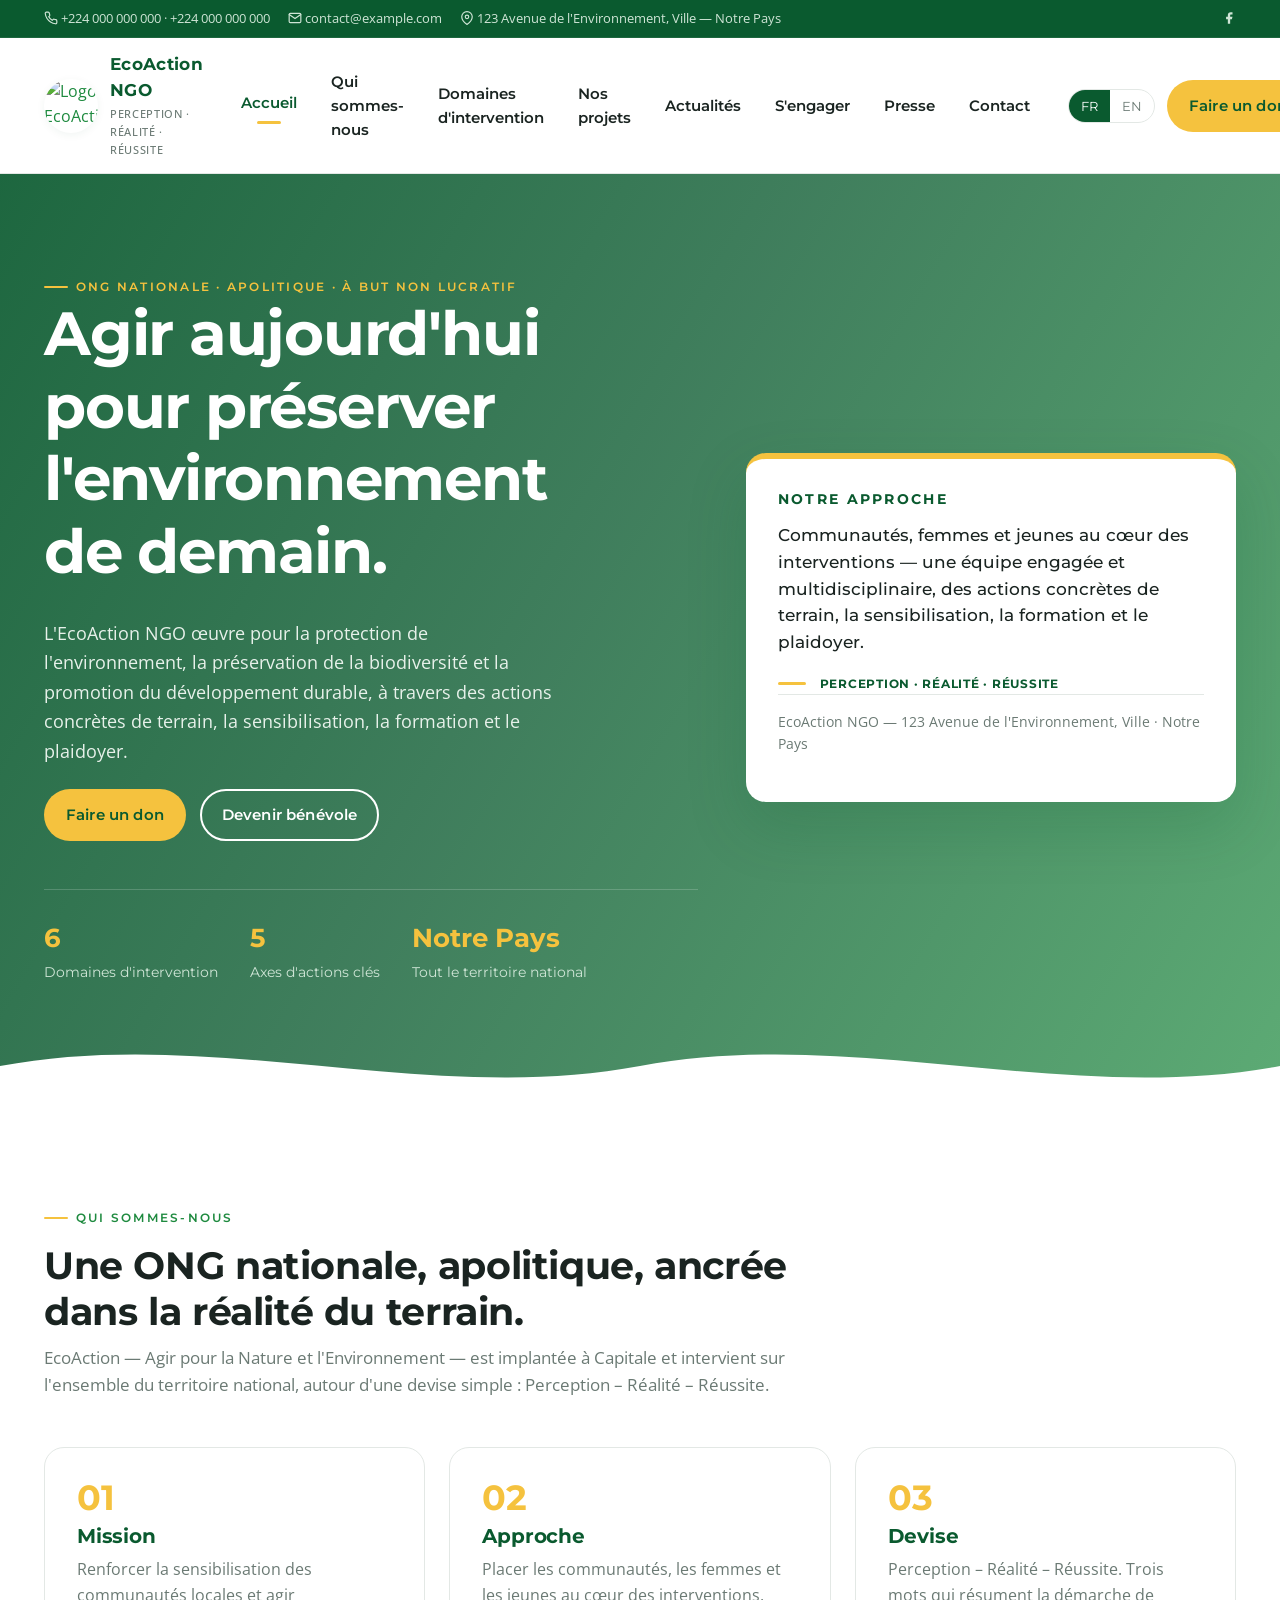
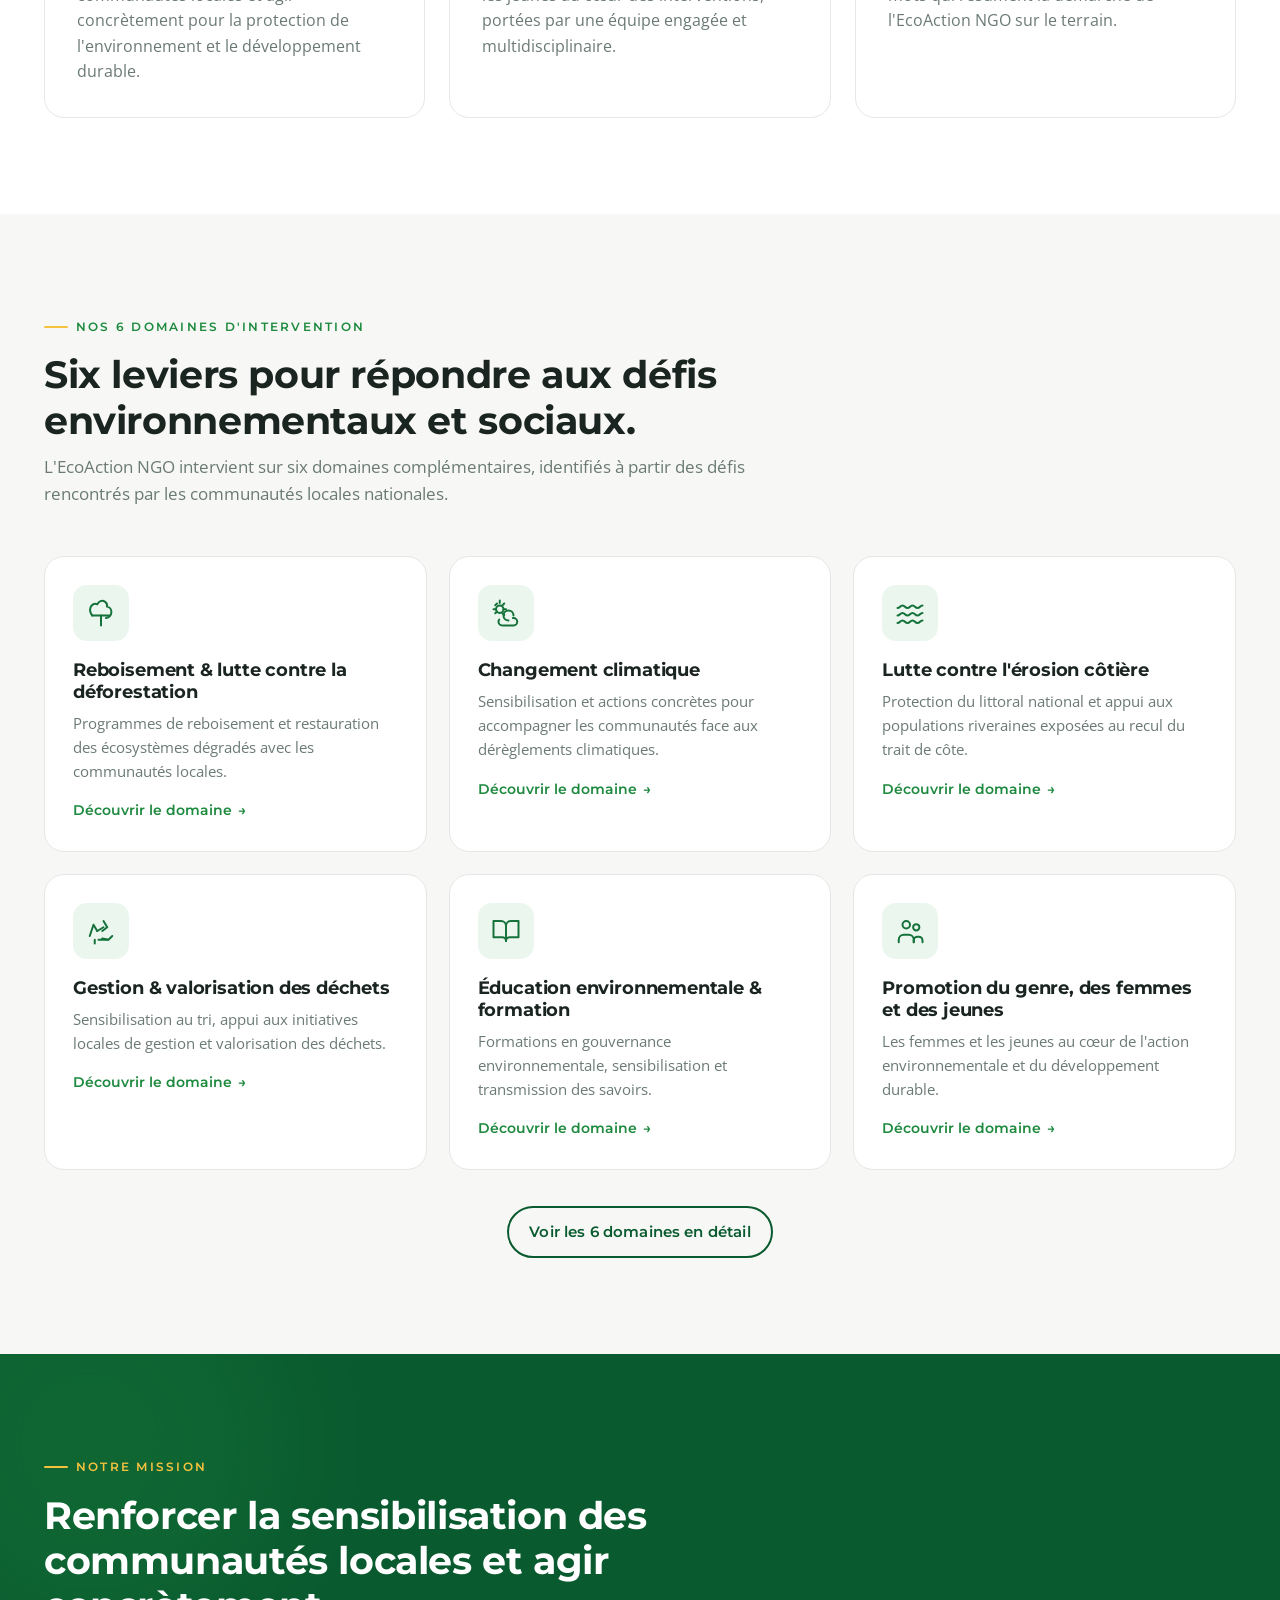
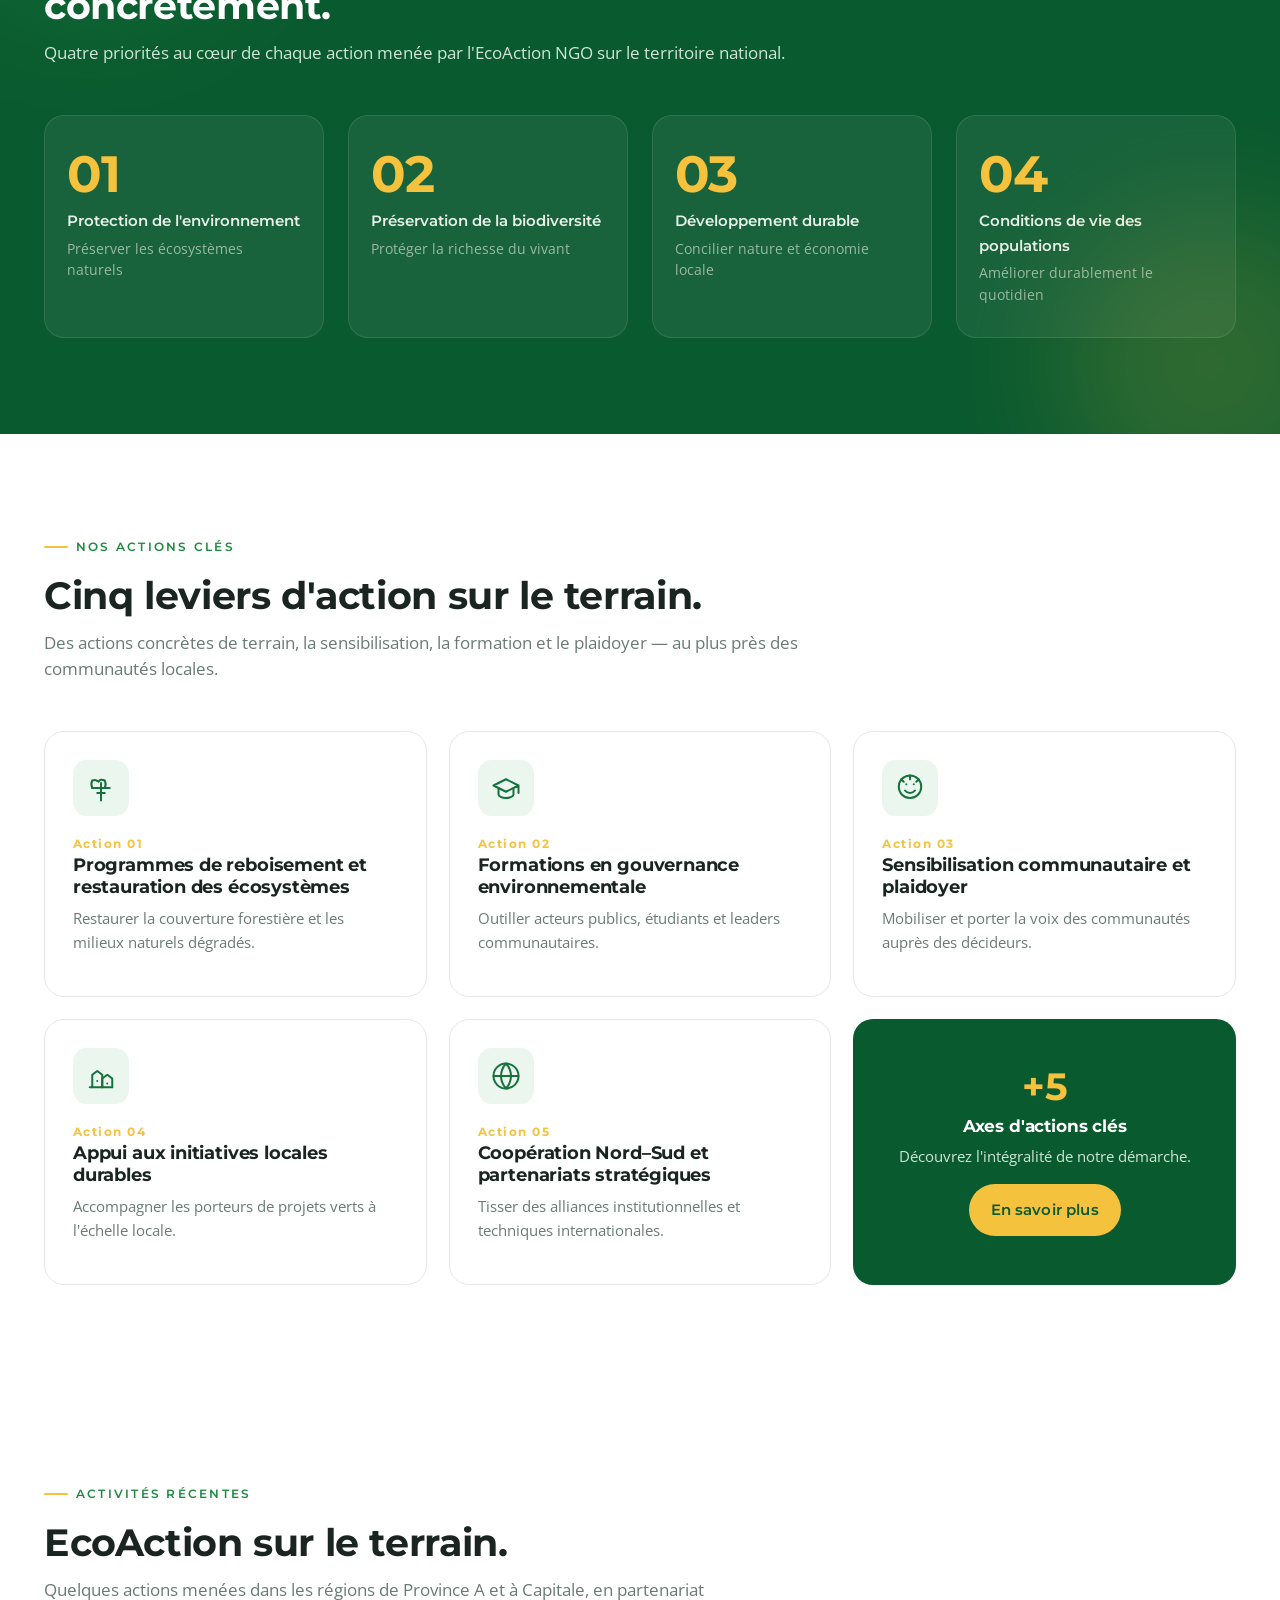
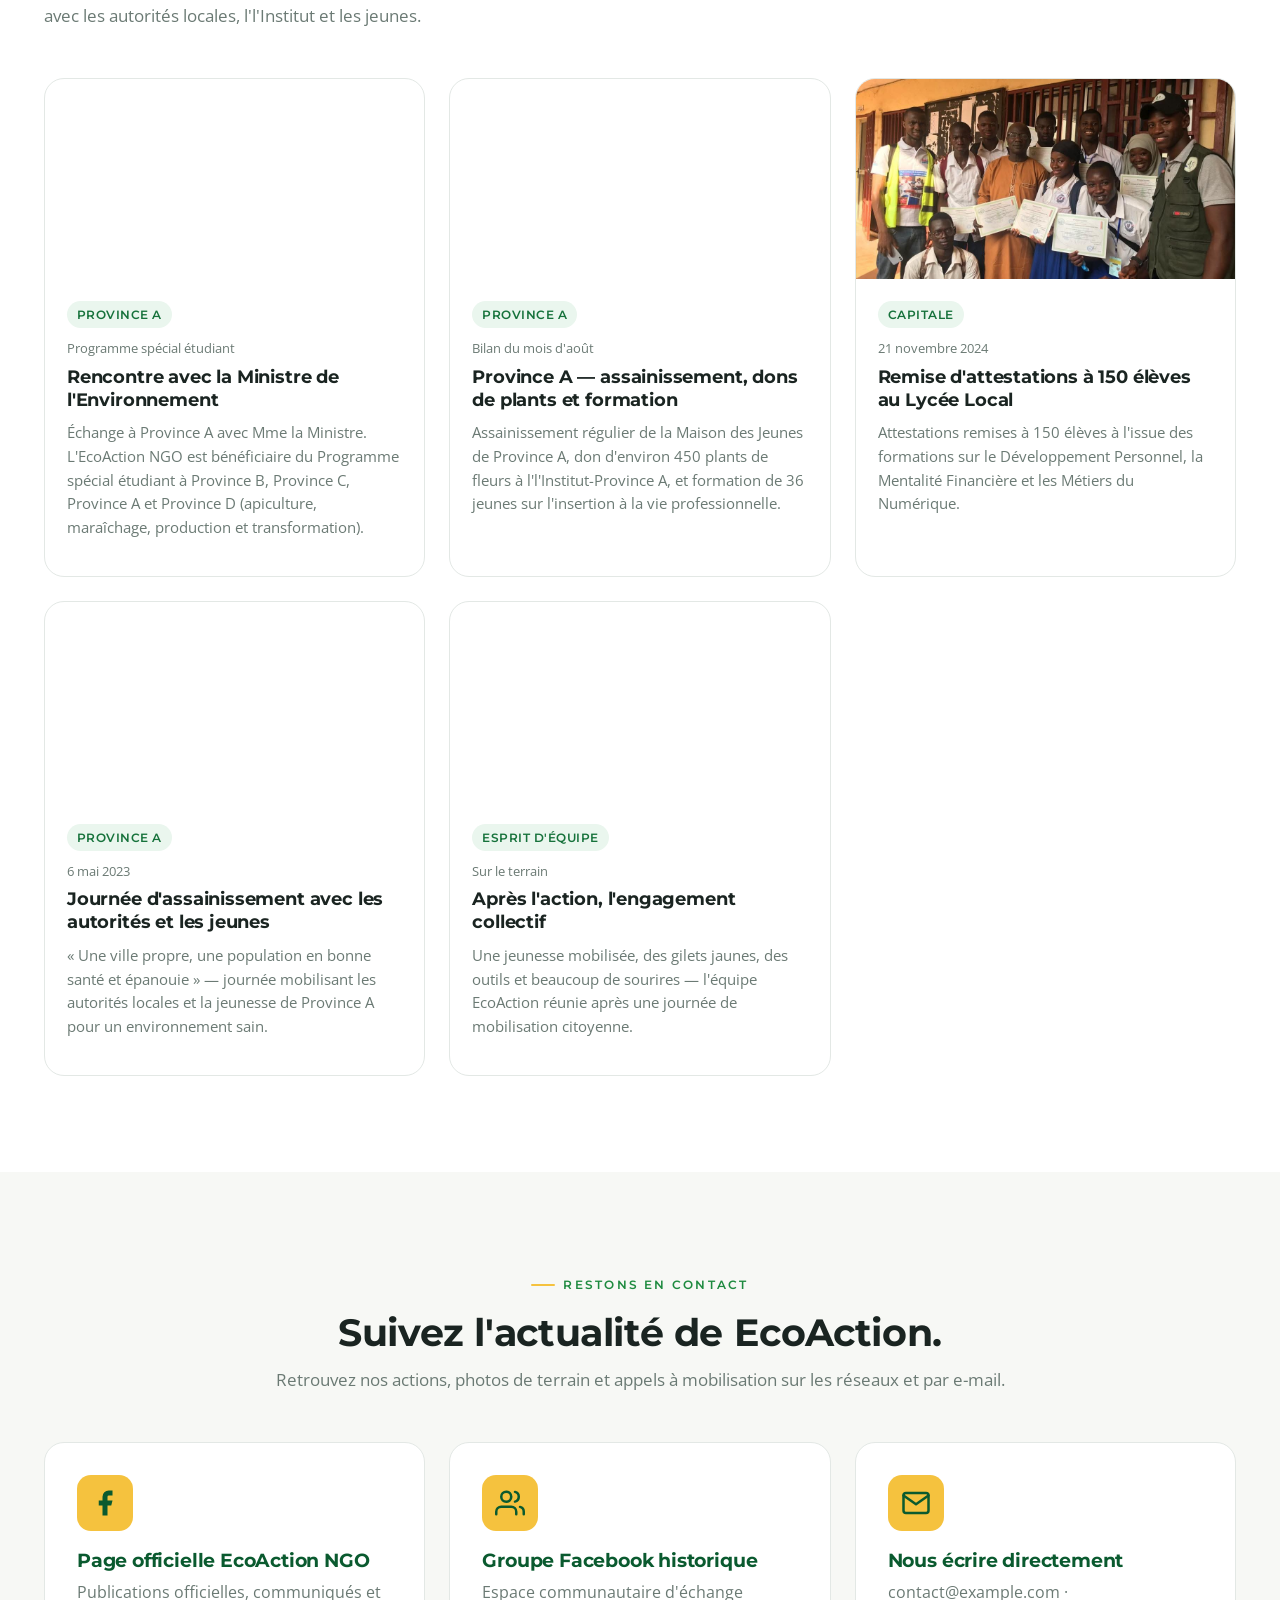
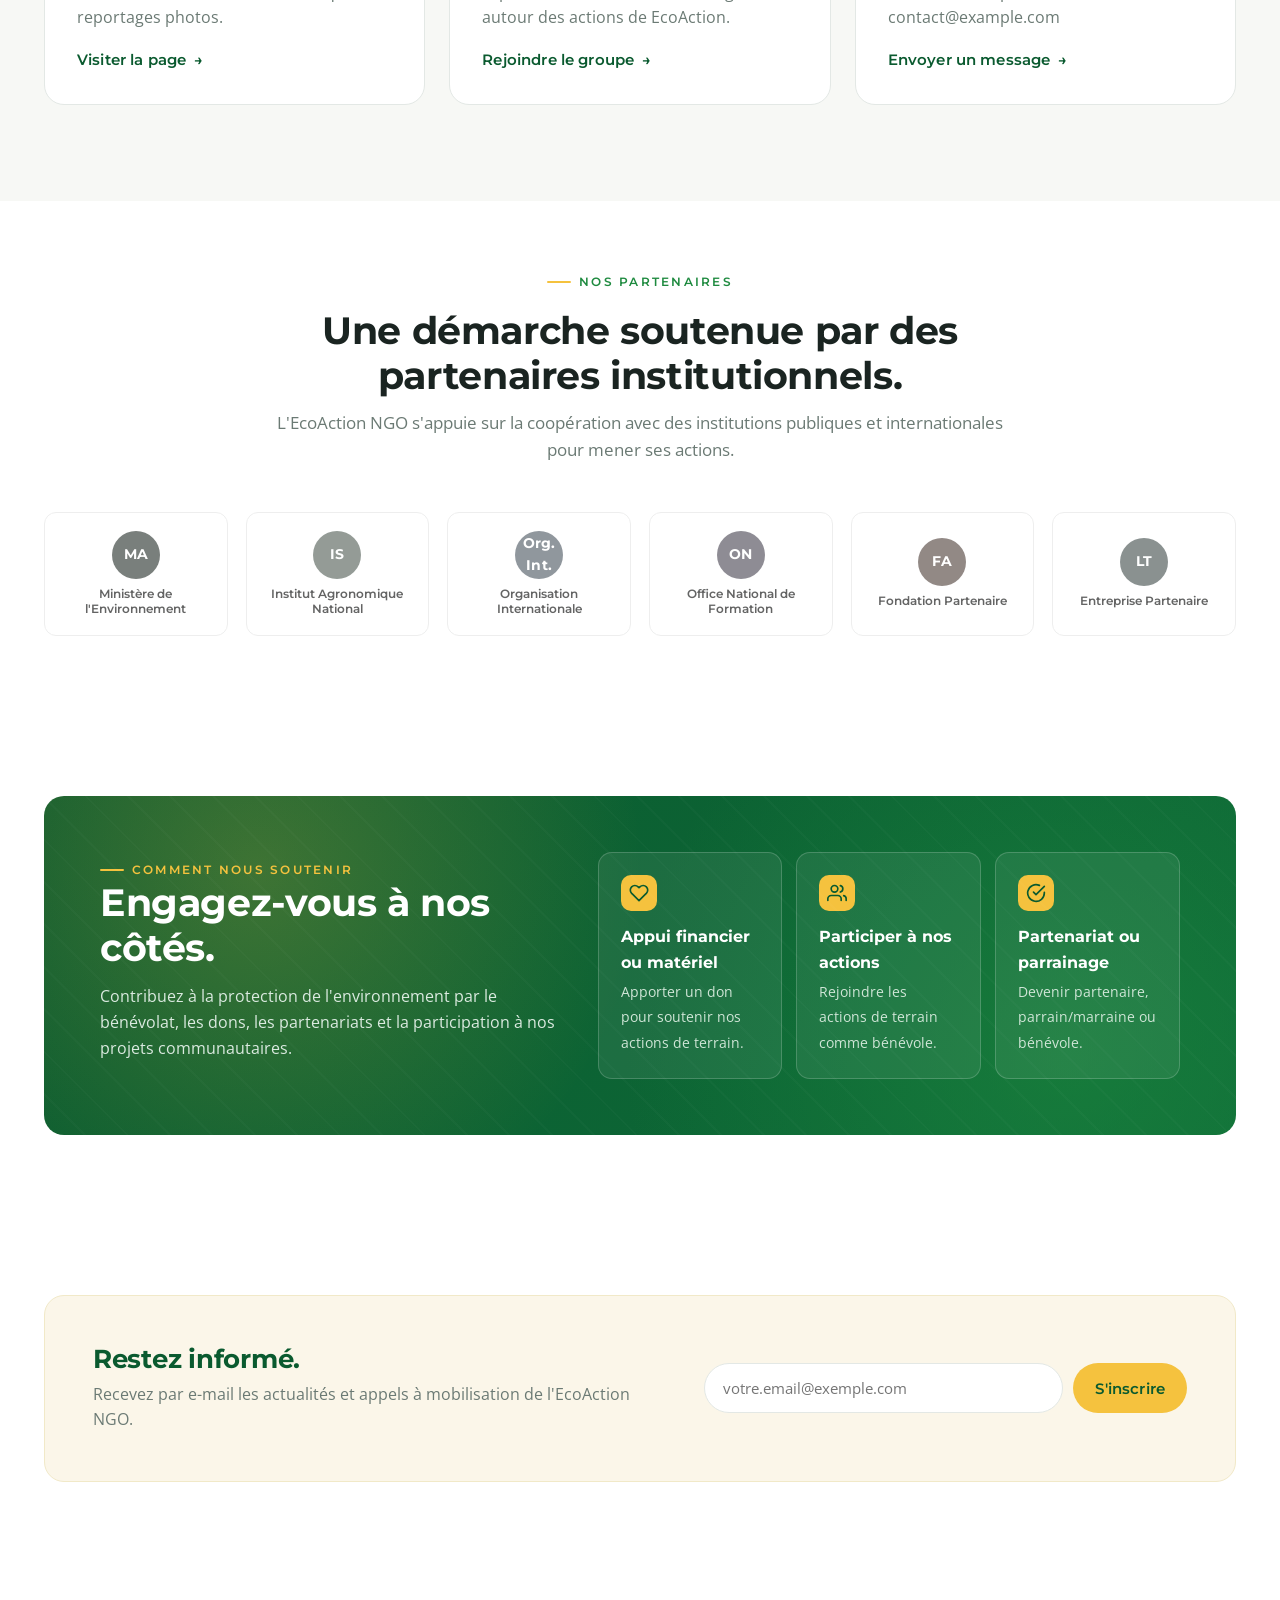
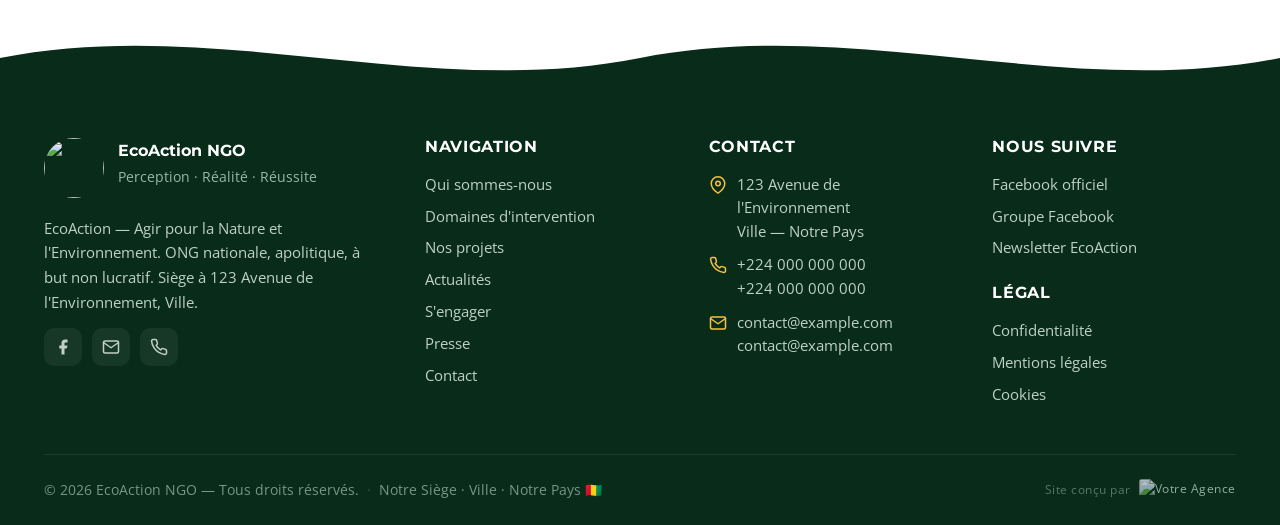
==== commit 26b89226: "Final deep clean to remove all Facebook links, emails, and README references" ====
--- a/index.html
+++ b/index.html
@@ -23,7 +23,7 @@
   "name": "EcoAction NGO",
   "alternateName": "Agir pour la Nature et l'Environnement",
   "slogan": "Agir aujourd'hui pour préserver l'environnement de demain.",
-  "url": "https://vapes.org",
+  "url": "https://EcoAction.org",
   "logo": "https://placehold.co/120x120/003d21/ffffff?text=LOGO",
   "email": "contact@example.com",
   "telephone": "+224000000000",
@@ -357,7 +357,7 @@
     <div class="news-grid">
 
       <article class="news-card reveal">
-        <div class="img" style="background-image:url('images/galerie/02-faranah-ministre-agriculture.png')"></div>
+        <div class="img" style="background-image:url('images/galerie/02-Région B-ministre-agriculture.png')"></div>
         <div class="body">
           <span class="tag" data-i18n="activities.1.tag">Province A</span>
           <span class="date" data-i18n="activities.1.date">Programme spécial étudiant</span>
@@ -367,7 +367,7 @@
       </article>
 
       <article class="news-card reveal">
-        <div class="img" style="background-image:url('images/galerie/01-faranah-aout-plantation.png')"></div>
+        <div class="img" style="background-image:url('images/galerie/01-Région B-aout-plantation.png')"></div>
         <div class="body">
           <span class="tag" data-i18n="activities.2.tag">Province A</span>
           <span class="date" data-i18n="activities.2.date">Bilan du mois d'août</span>
@@ -387,7 +387,7 @@
       </article>
 
       <article class="news-card reveal">
-        <div class="img" style="background-image:url('images/galerie/04-faranah-assainissement-2023.png')"></div>
+        <div class="img" style="background-image:url('images/galerie/04-Région B-assainissement-2023.png')"></div>
         <div class="body">
           <span class="tag" data-i18n="activities.4.tag">Province A</span>
           <span class="date" data-i18n="activities.4.date">6 mai 2023</span>
@@ -397,7 +397,7 @@
       </article>
 
       <article class="news-card reveal">
-        <div class="img" style="background-image:url('images/galerie/05-equipe-vapes-apres-action.png')"></div>
+        <div class="img" style="background-image:url('images/galerie/05-equipe-EcoAction-apres-action.png')"></div>
         <div class="body">
           <span class="tag" data-i18n="activities.5.tag">Esprit d'équipe</span>
           <span class="date" data-i18n="activities.5.date">Sur le terrain</span>
@@ -604,7 +604,7 @@
       </div>
       <span class="credit">
         <span data-i18n="footer.credit">Site conçu par</span>
-        <a href="https://www.facebook.com/profile.php?id=61587571164695" target="_blank" rel="noopener" aria-label="Votre Agence" title="Votre Agence — Voir la page"><img src="https://placehold.co/100x40/000000/ffffff?text=AGENCE" alt="Votre Agence" loading="lazy"></a>
+        <a href="https://facebook.com/votre-page" target="_blank" rel="noopener" aria-label="Votre Agence" title="Votre Agence — Voir la page"><img src="https://placehold.co/100x40/000000/ffffff?text=AGENCE" alt="Votre Agence" loading="lazy"></a>
       </span>
     </div>
   </div>
--- a/css/style.css
+++ b/css/style.css
@@ -145,7 +145,7 @@
   position:relative;color:#fff;overflow:hidden;
   background:
     linear-gradient(120deg, rgba(10,90,47,.92) 0%, rgba(10,90,47,.78) 45%, rgba(30,138,63,.72) 100%),
-    url('../images/galerie/04-faranah-assainissement-2023.png') center 30%/cover no-repeat;
+    url('../images/galerie/04-Région B-assainissement-2023.png') center 30%/cover no-repeat;
 }
 .hero-inner{
   display:grid;grid-template-columns:1.2fr .9fr;gap:48px;align-items:center;
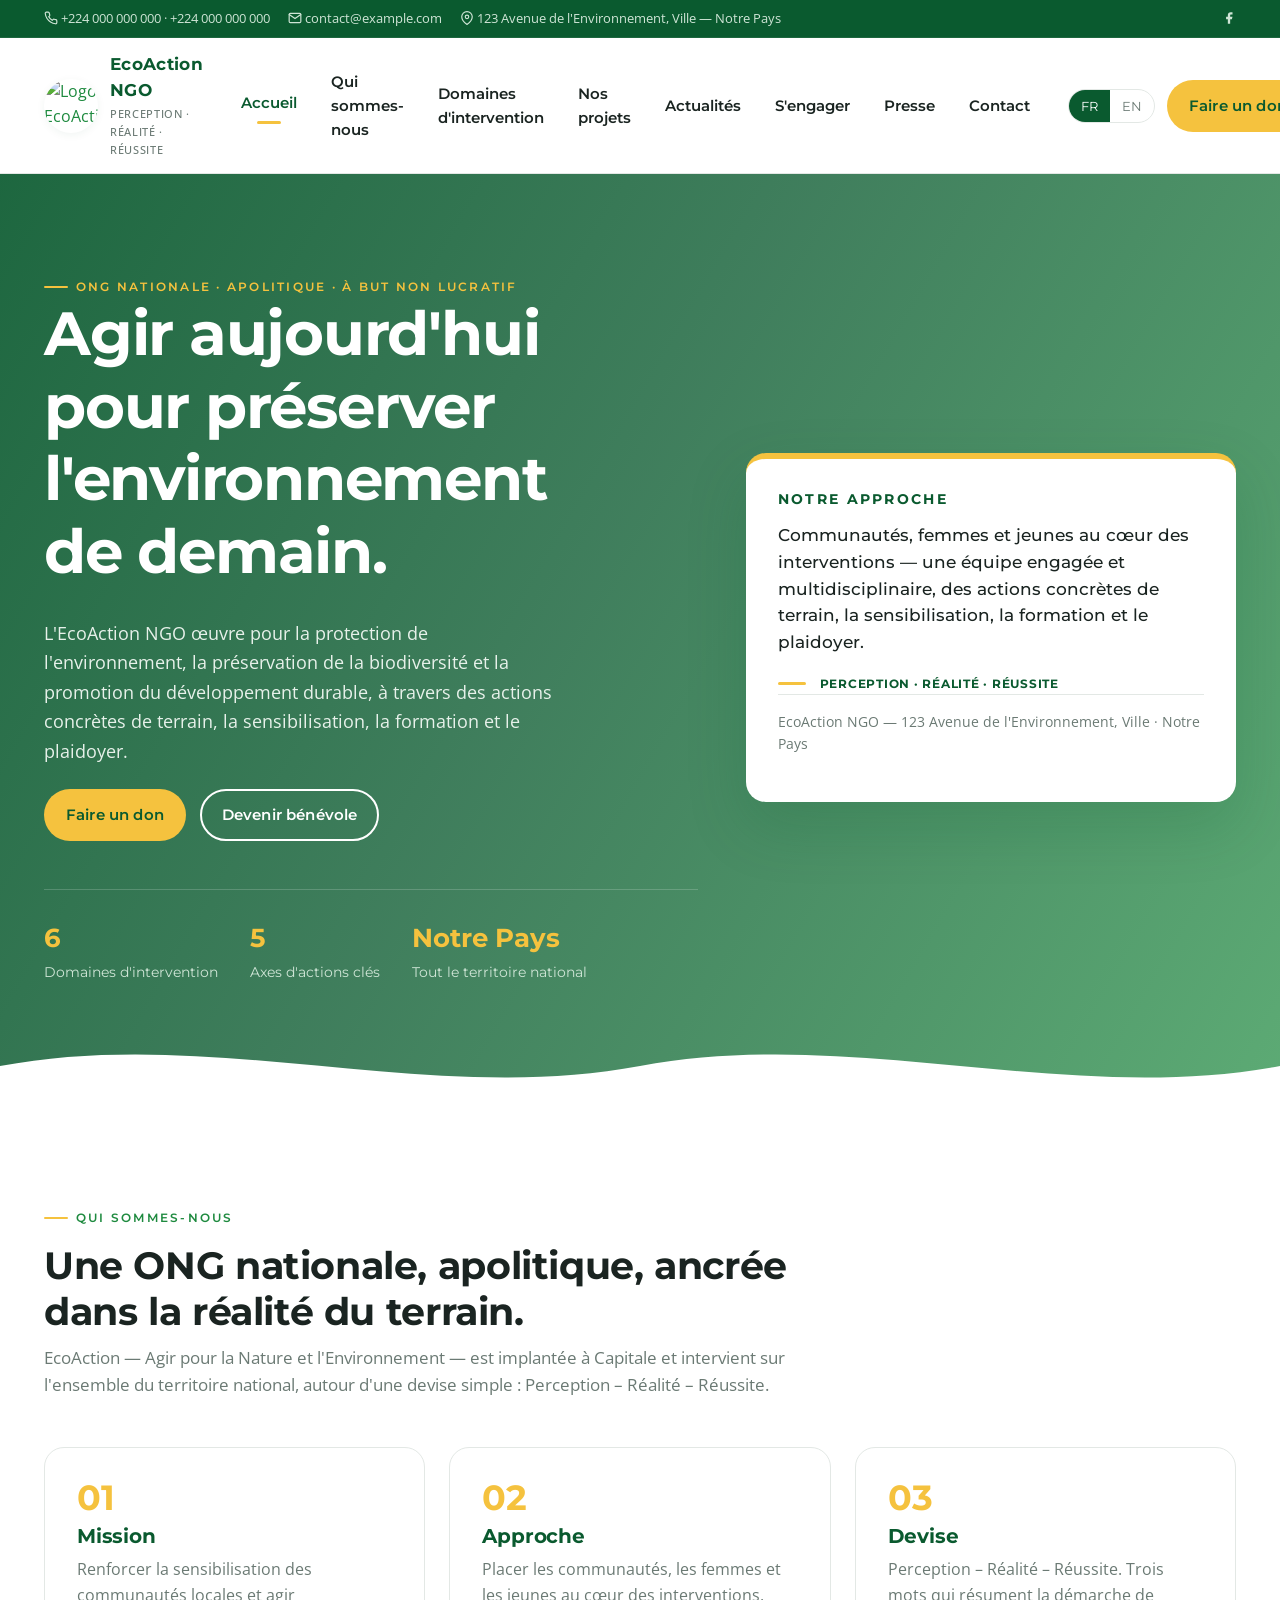
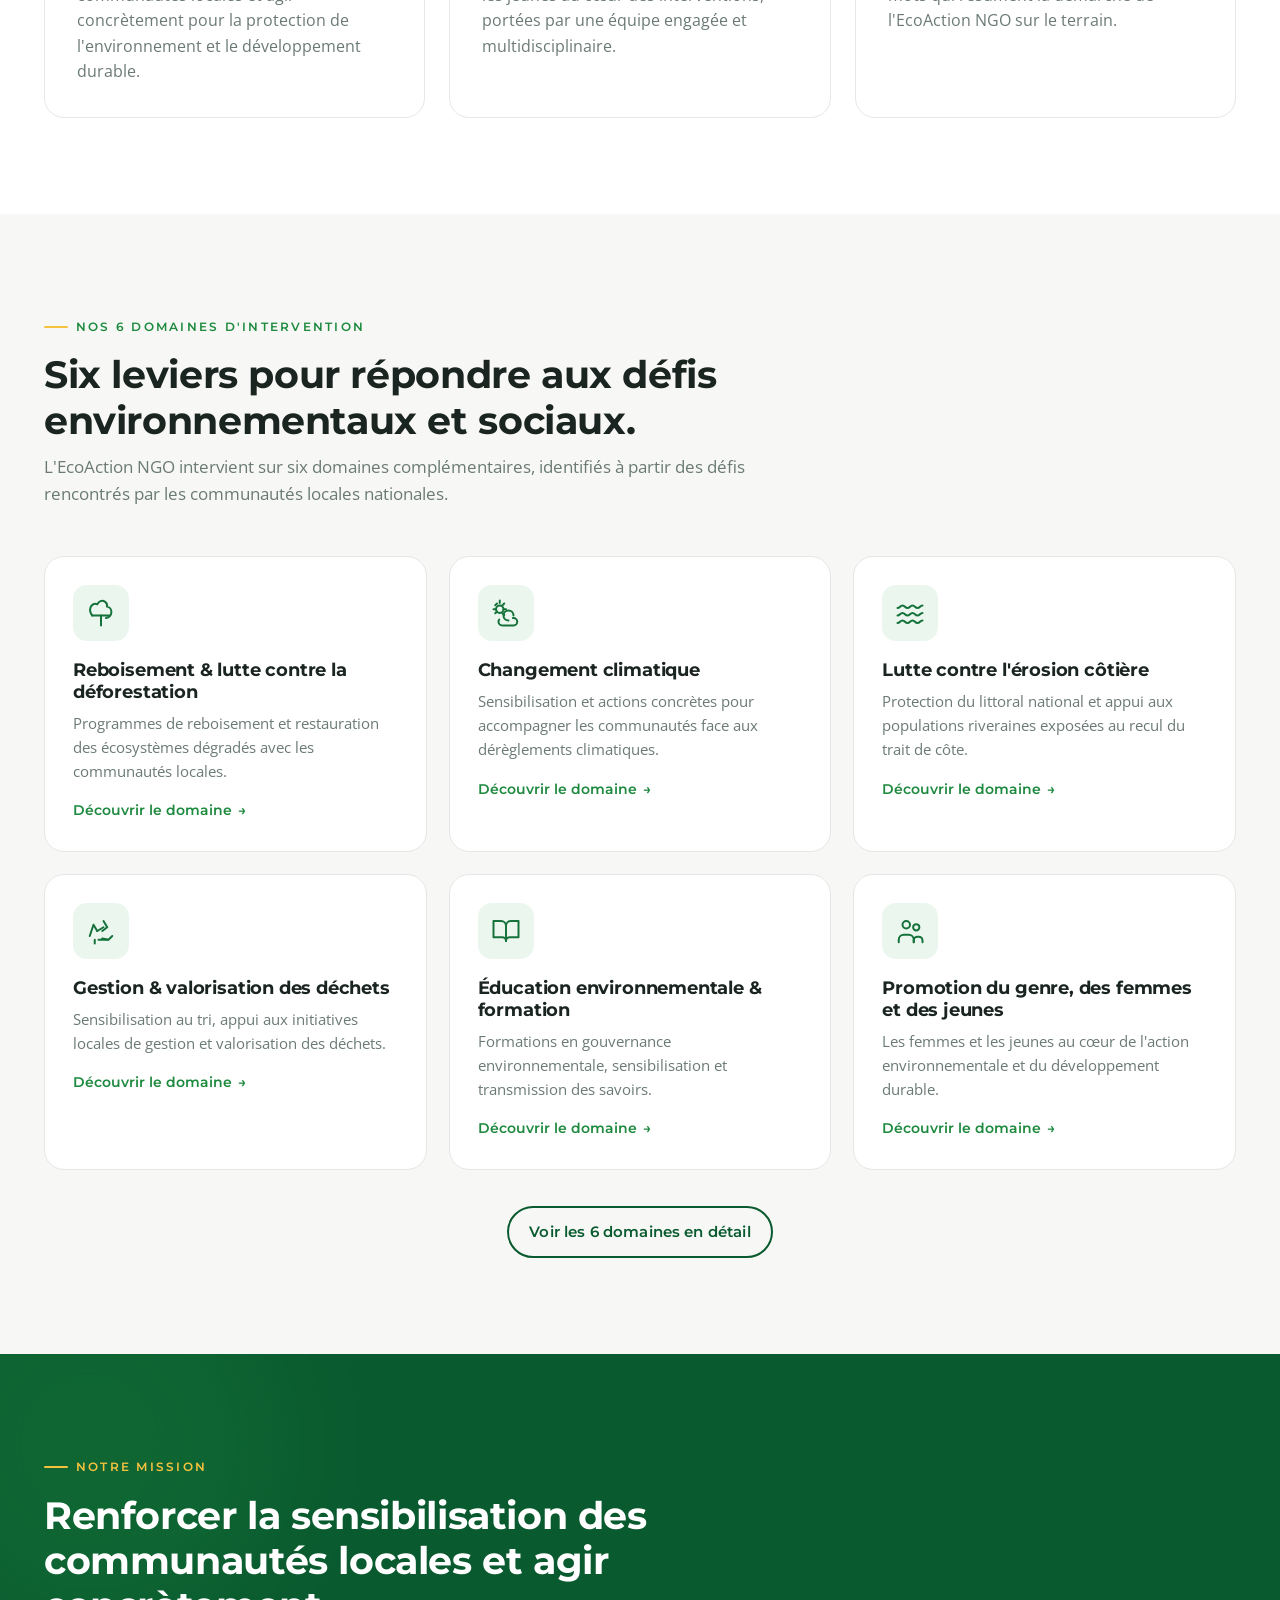
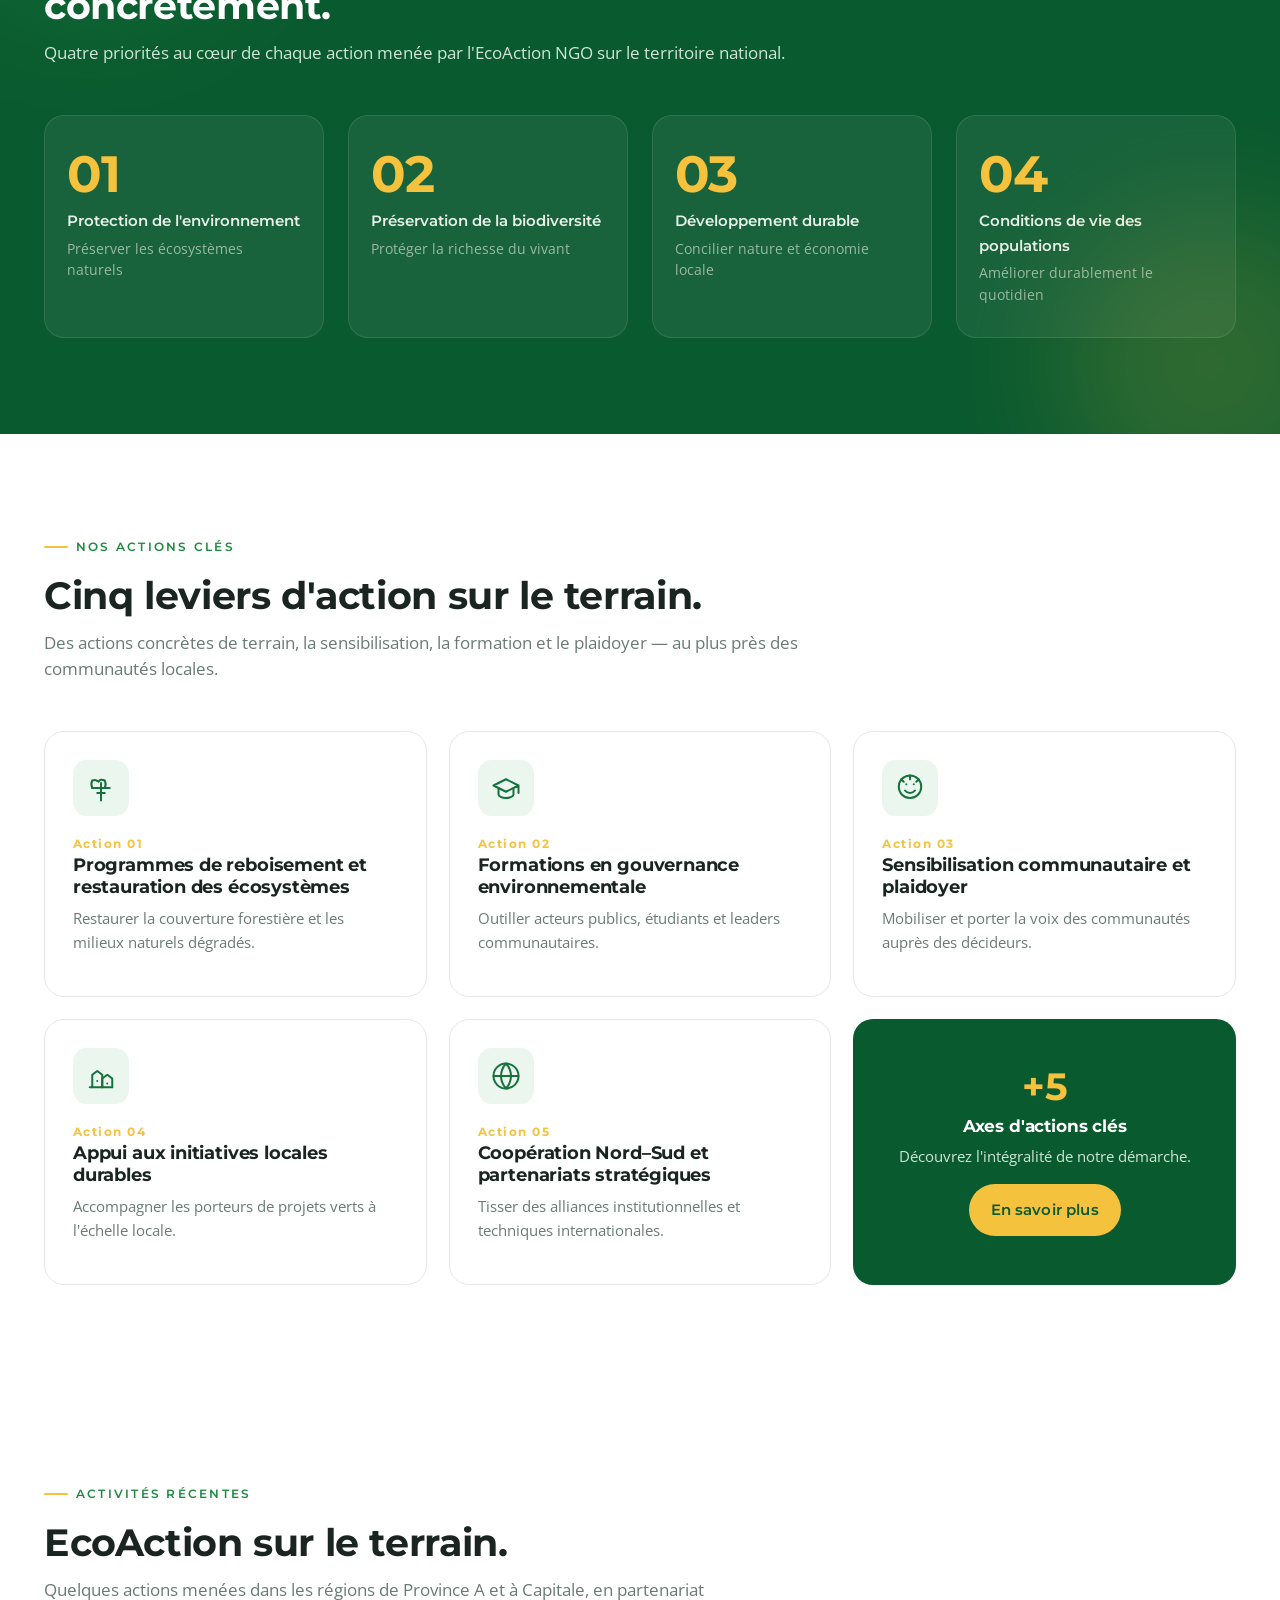
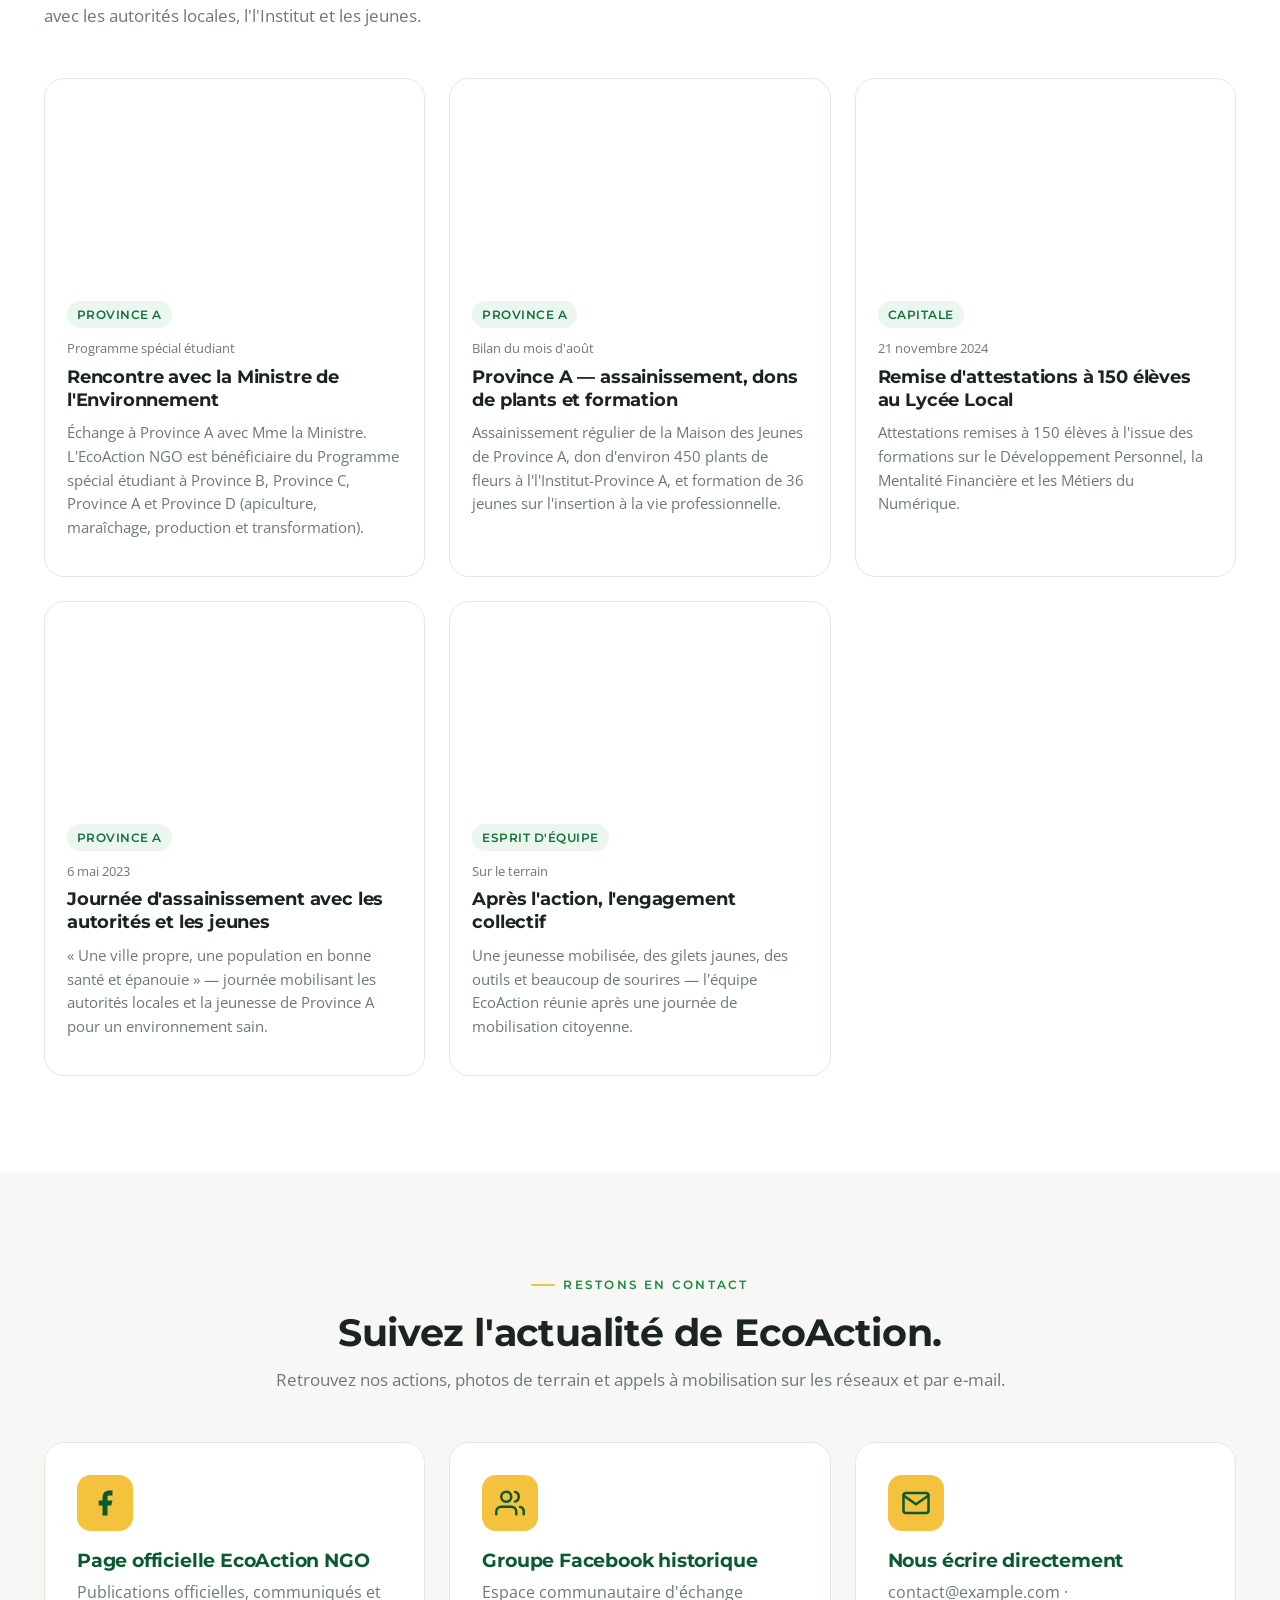
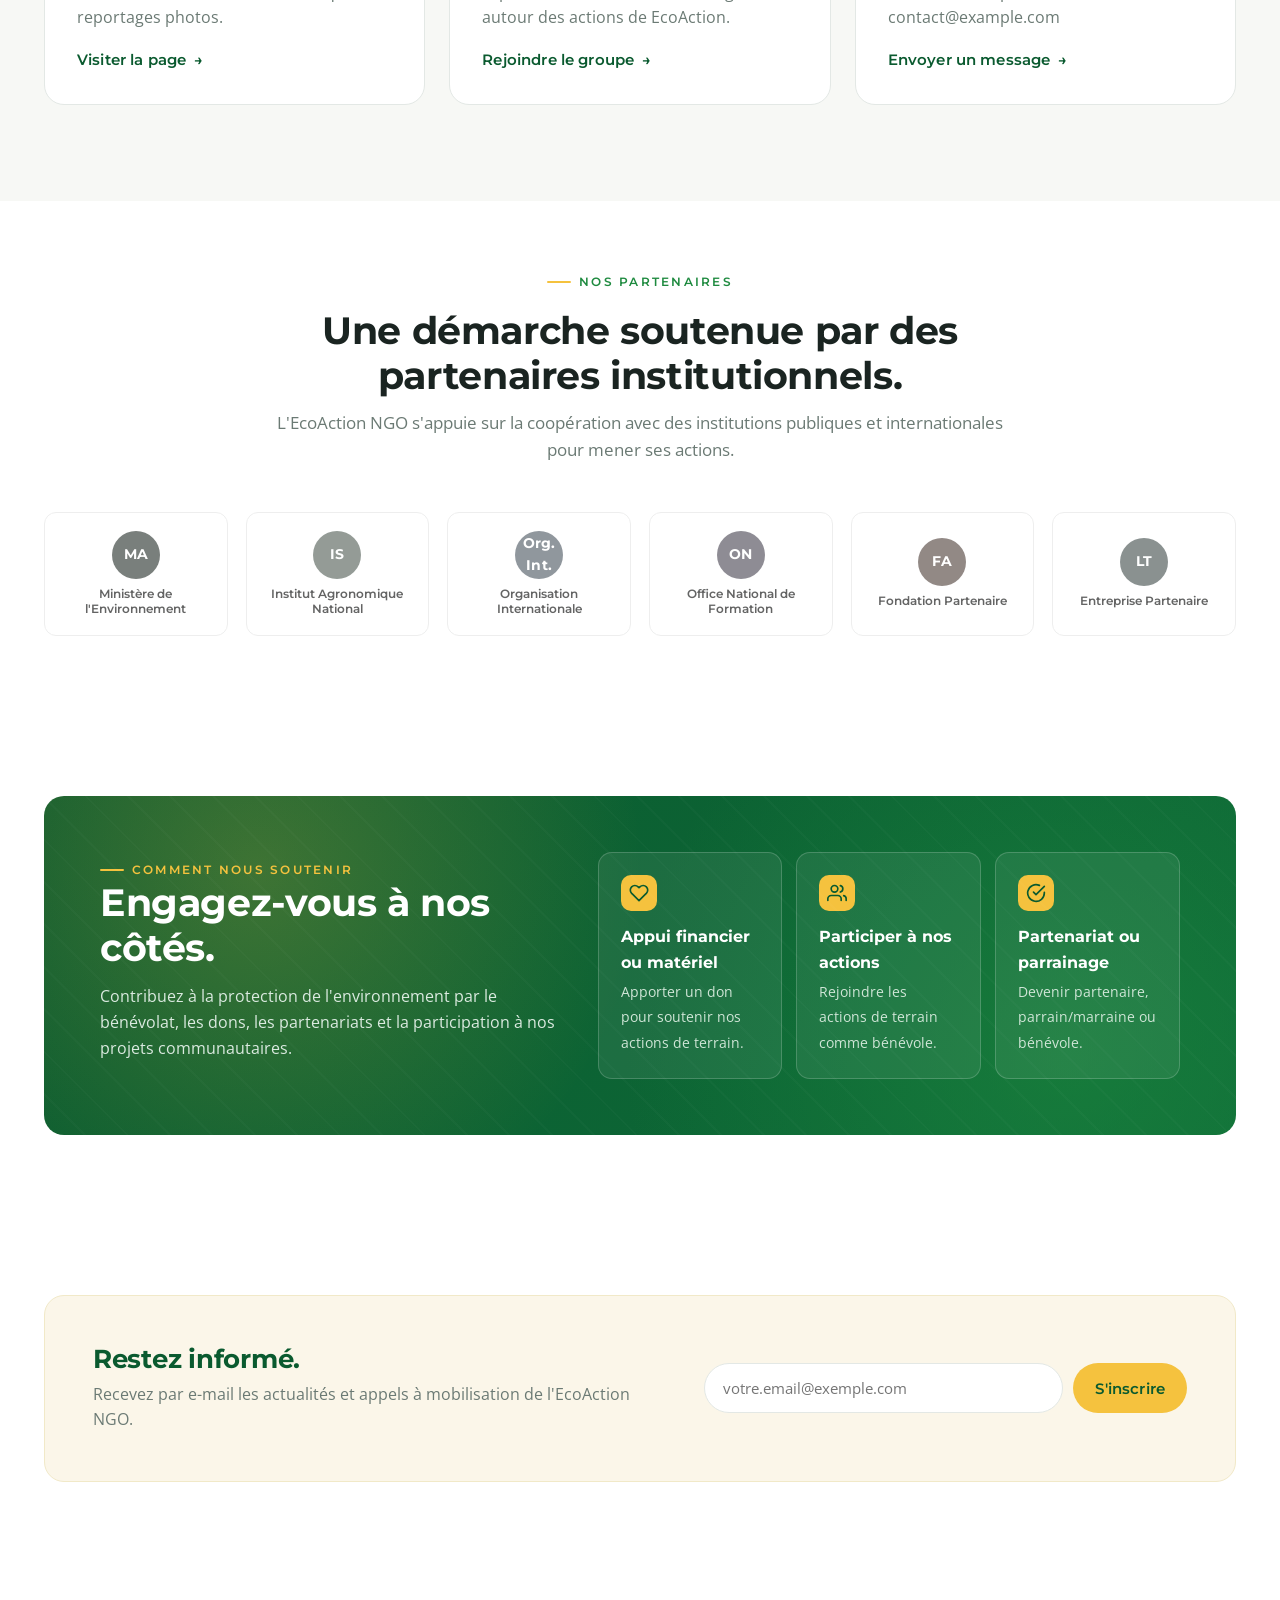
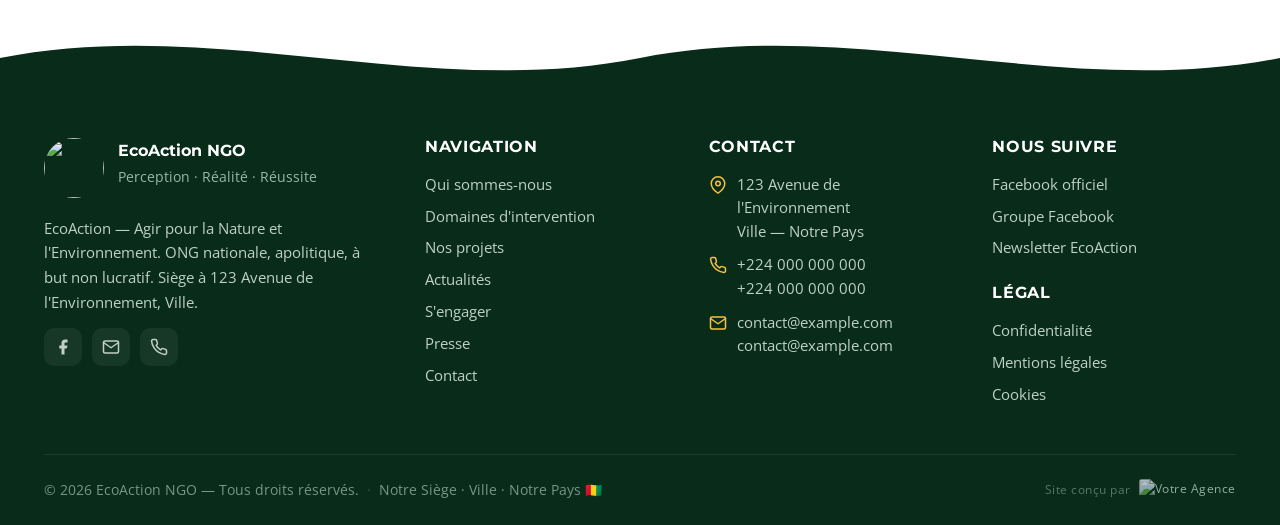
==== commit de9e7659: "Replace all gallery and project images with generic placeholders" ====
--- a/index.html
+++ b/index.html
@@ -357,7 +357,7 @@
     <div class="news-grid">
 
       <article class="news-card reveal">
-        <div class="img" style="background-image:url('images/galerie/02-Région B-ministre-agriculture.png')"></div>
+        <div class="img" style="background-image:url("https://placehold.co/800x600/e2e8f0/475569?text=Image+Illustration")"></div>
         <div class="body">
           <span class="tag" data-i18n="activities.1.tag">Province A</span>
           <span class="date" data-i18n="activities.1.date">Programme spécial étudiant</span>
@@ -367,7 +367,7 @@
       </article>
 
       <article class="news-card reveal">
-        <div class="img" style="background-image:url('images/galerie/01-Région B-aout-plantation.png')"></div>
+        <div class="img" style="background-image:url("https://placehold.co/800x600/e2e8f0/475569?text=Image+Illustration")"></div>
         <div class="body">
           <span class="tag" data-i18n="activities.2.tag">Province A</span>
           <span class="date" data-i18n="activities.2.date">Bilan du mois d'août</span>
@@ -377,7 +377,7 @@
       </article>
 
       <article class="news-card reveal">
-        <div class="img" style="background-image:url('images/galerie/03-conakry-lycee-ast-attestations.png')"></div>
+        <div class="img" style="background-image:url("https://placehold.co/800x600/e2e8f0/475569?text=Image+Illustration")"></div>
         <div class="body">
           <span class="tag" data-i18n="activities.3.tag">Capitale</span>
           <span class="date" data-i18n="activities.3.date">21 novembre 2024</span>
@@ -387,7 +387,7 @@
       </article>
 
       <article class="news-card reveal">
-        <div class="img" style="background-image:url('images/galerie/04-Région B-assainissement-2023.png')"></div>
+        <div class="img" style="background-image:url("https://placehold.co/800x600/e2e8f0/475569?text=Image+Illustration")"></div>
         <div class="body">
           <span class="tag" data-i18n="activities.4.tag">Province A</span>
           <span class="date" data-i18n="activities.4.date">6 mai 2023</span>
@@ -397,7 +397,7 @@
       </article>
 
       <article class="news-card reveal">
-        <div class="img" style="background-image:url('images/galerie/05-equipe-EcoAction-apres-action.png')"></div>
+        <div class="img" style="background-image:url("https://placehold.co/800x600/e2e8f0/475569?text=Image+Illustration")"></div>
         <div class="body">
           <span class="tag" data-i18n="activities.5.tag">Esprit d'équipe</span>
           <span class="date" data-i18n="activities.5.date">Sur le terrain</span>
--- a/css/style.css
+++ b/css/style.css
@@ -145,7 +145,7 @@
   position:relative;color:#fff;overflow:hidden;
   background:
     linear-gradient(120deg, rgba(10,90,47,.92) 0%, rgba(10,90,47,.78) 45%, rgba(30,138,63,.72) 100%),
-    url('../images/galerie/04-Région B-assainissement-2023.png') center 30%/cover no-repeat;
+    url("https://placehold.co/800x600/e2e8f0/475569?text=Image+Illustration") center 30%/cover no-repeat;
 }
 .hero-inner{
   display:grid;grid-template-columns:1.2fr .9fr;gap:48px;align-items:center;
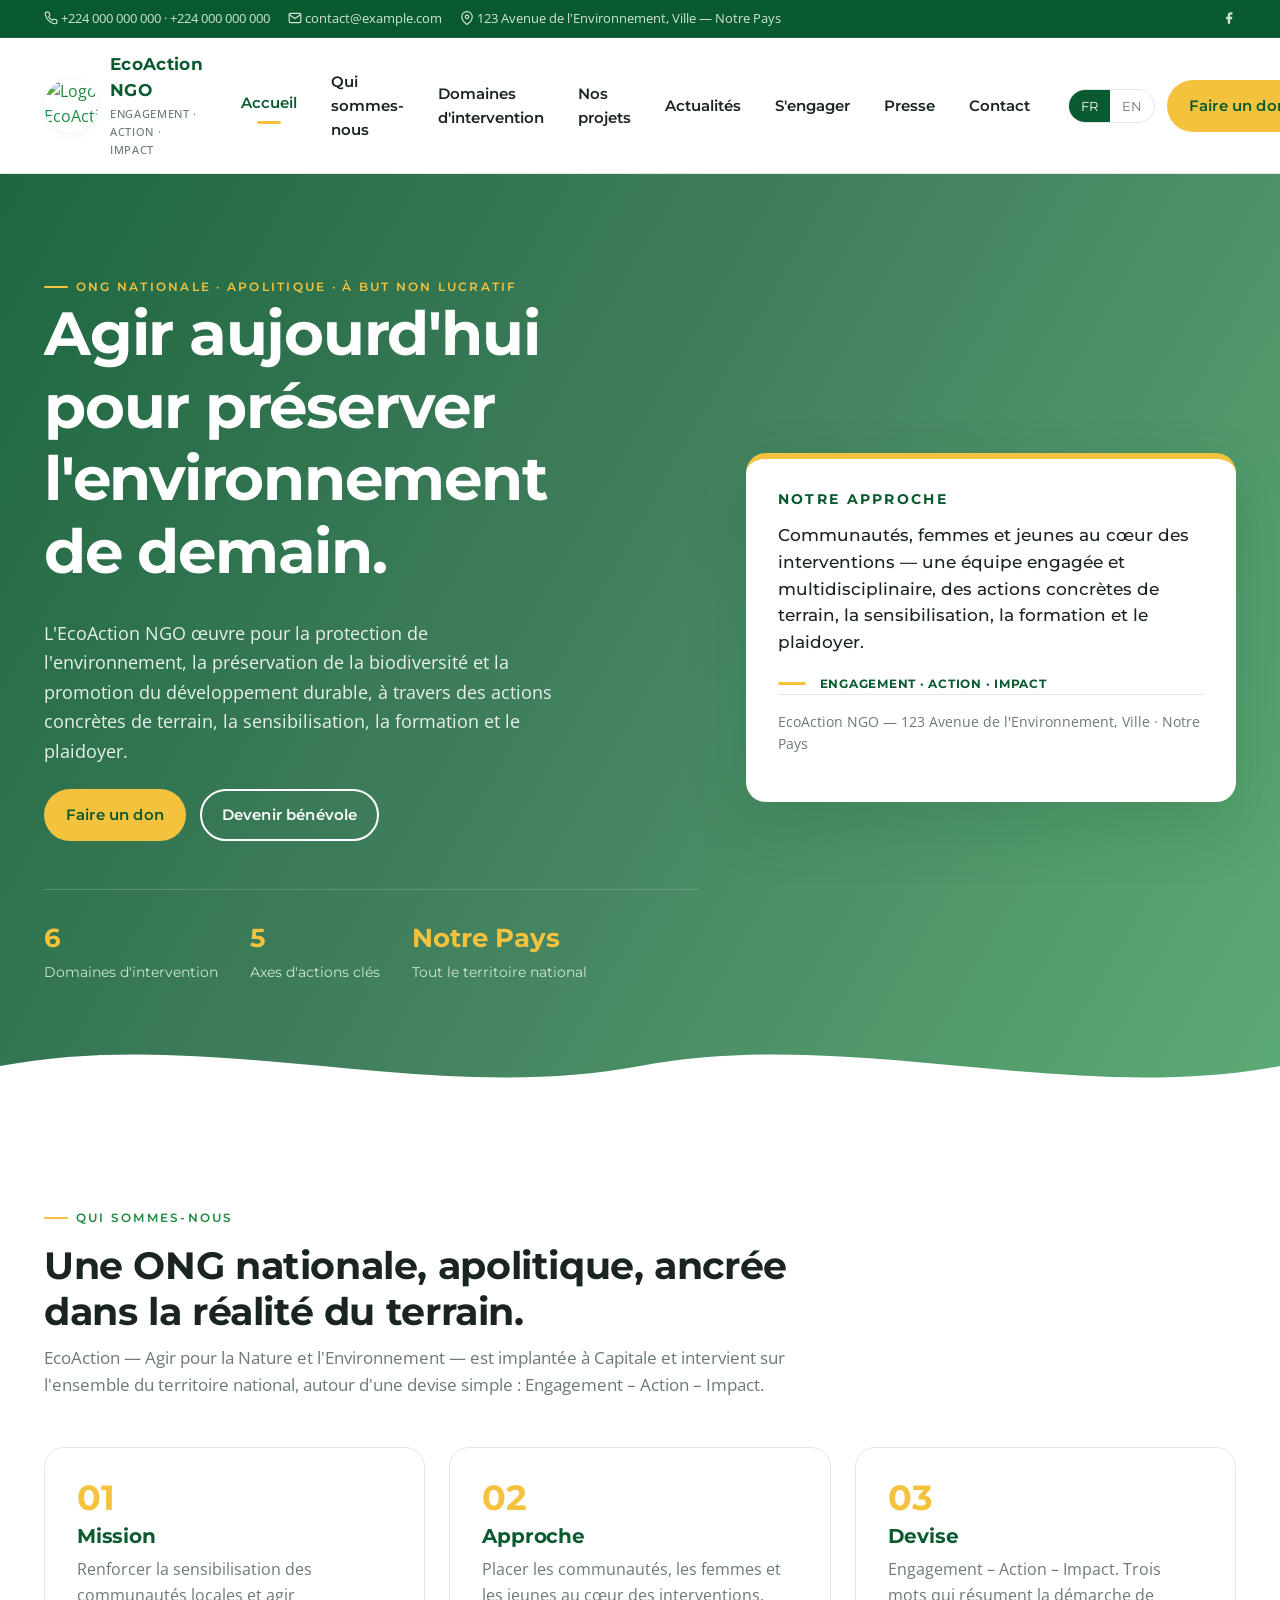
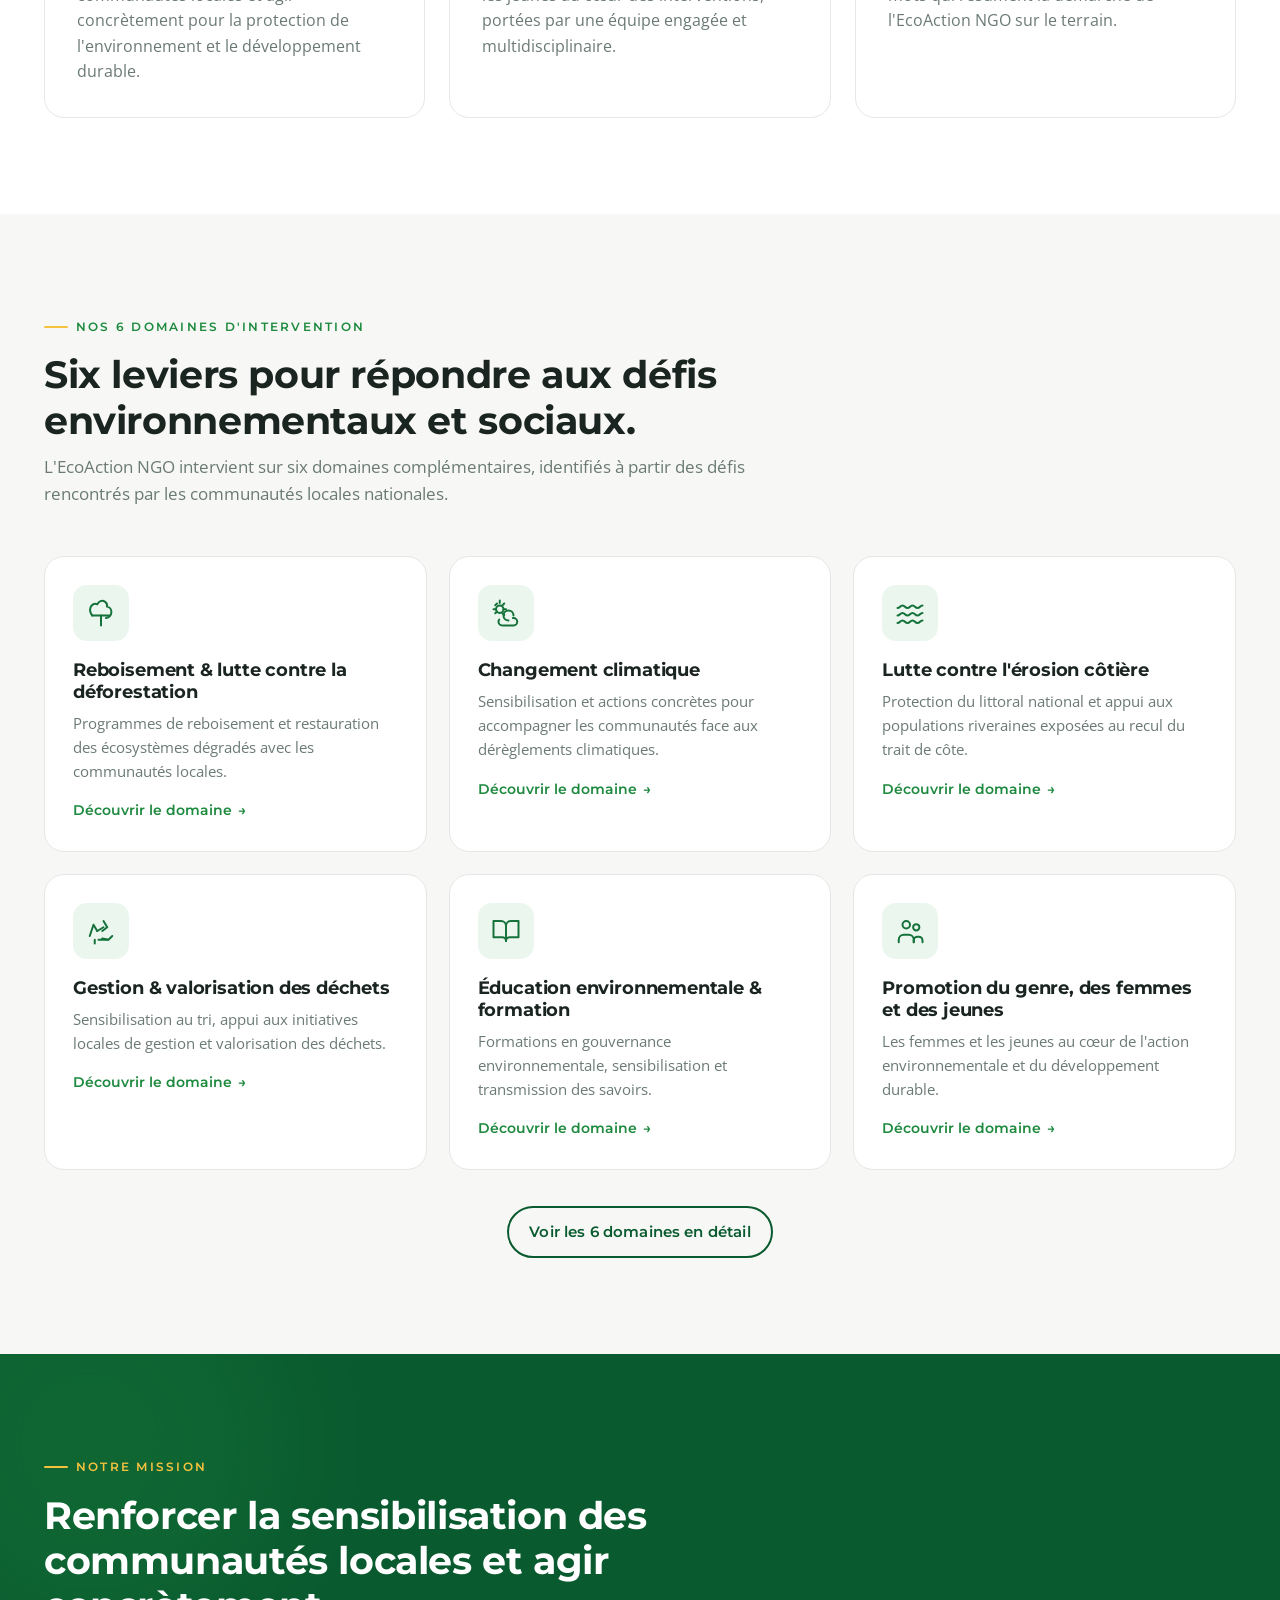
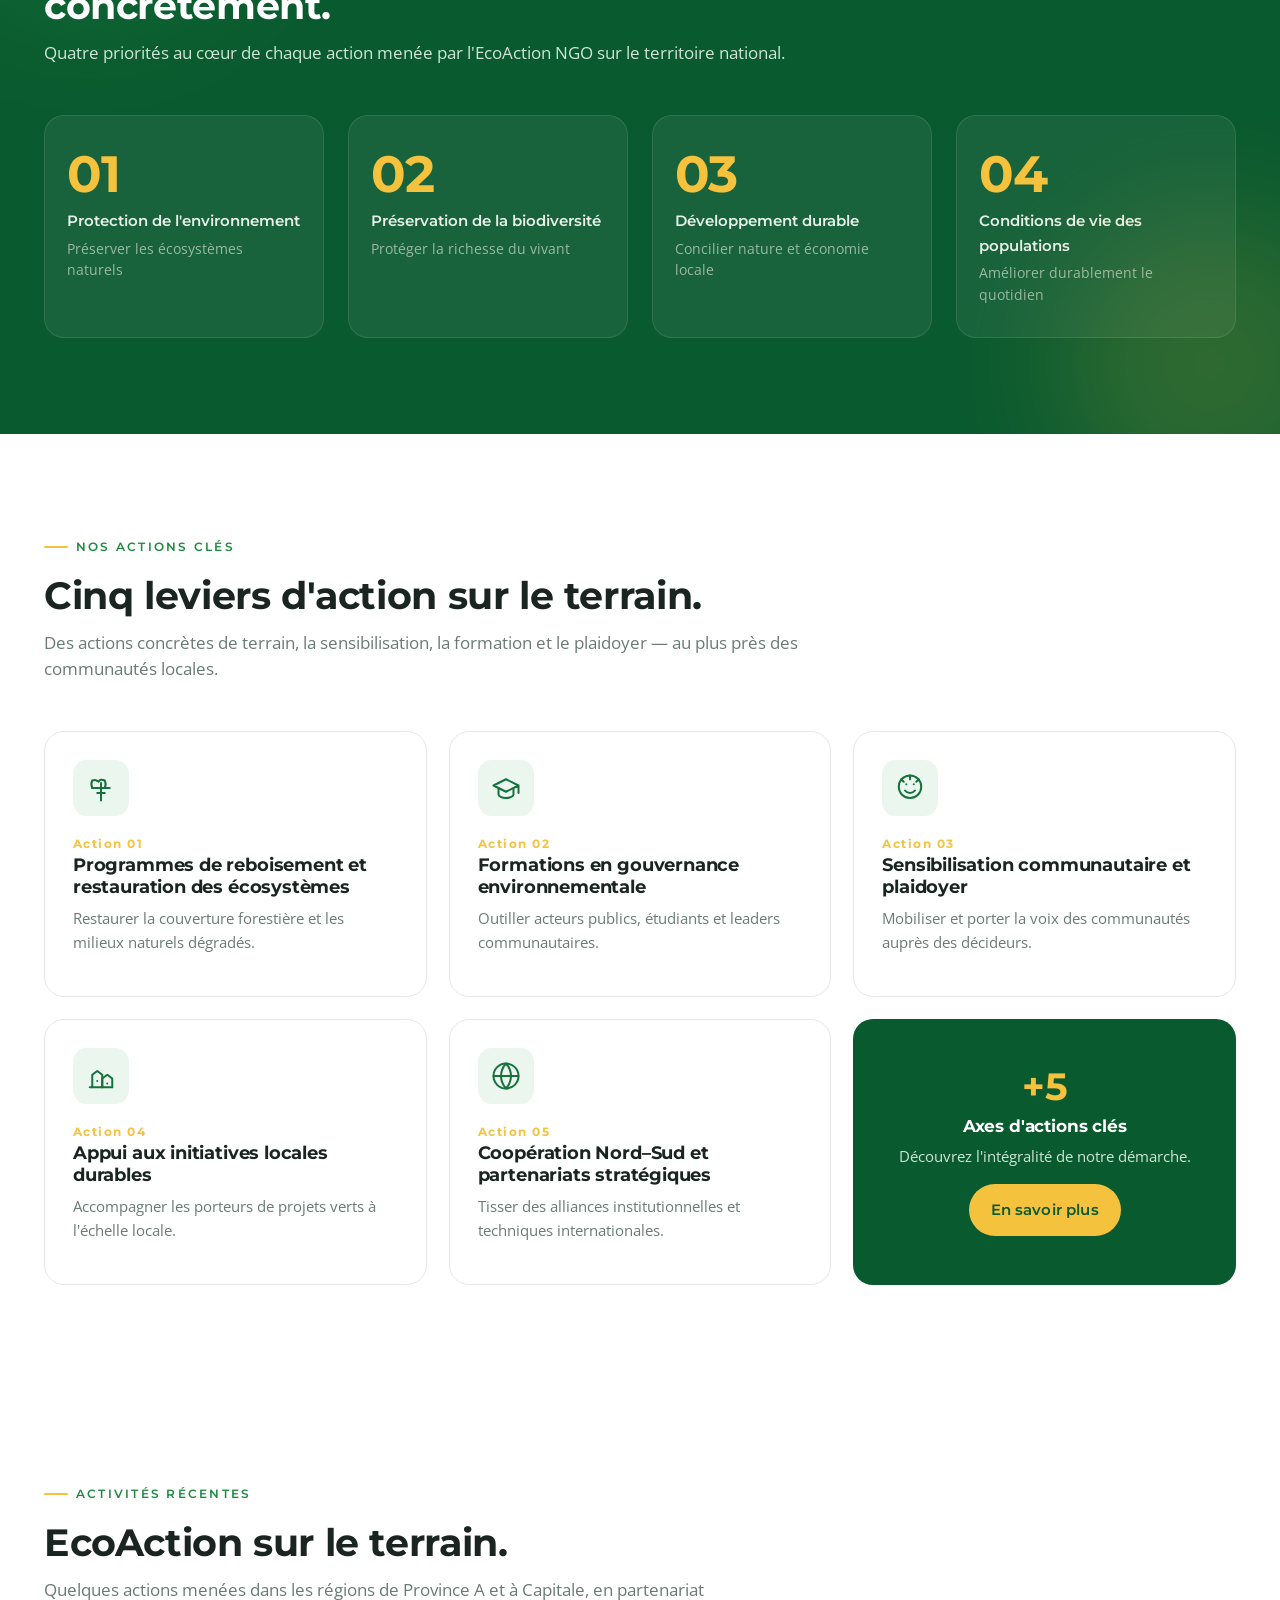
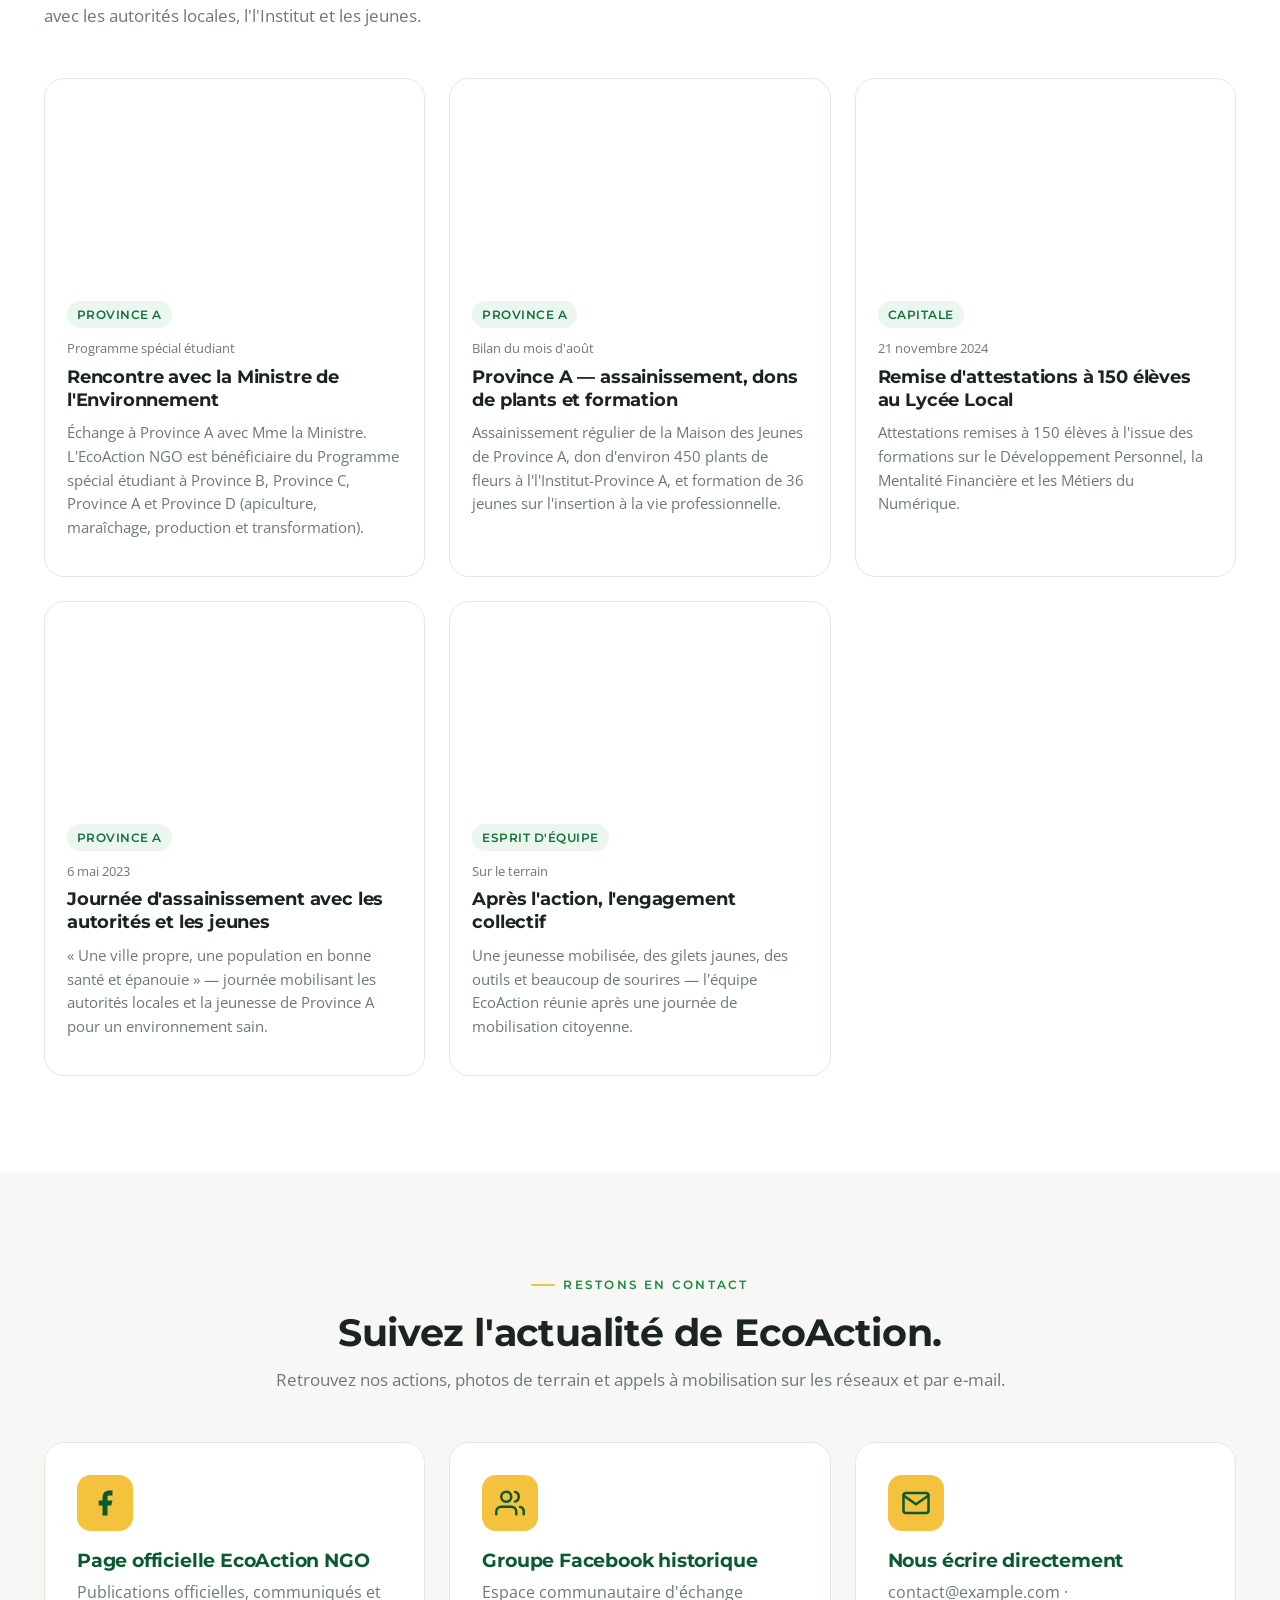
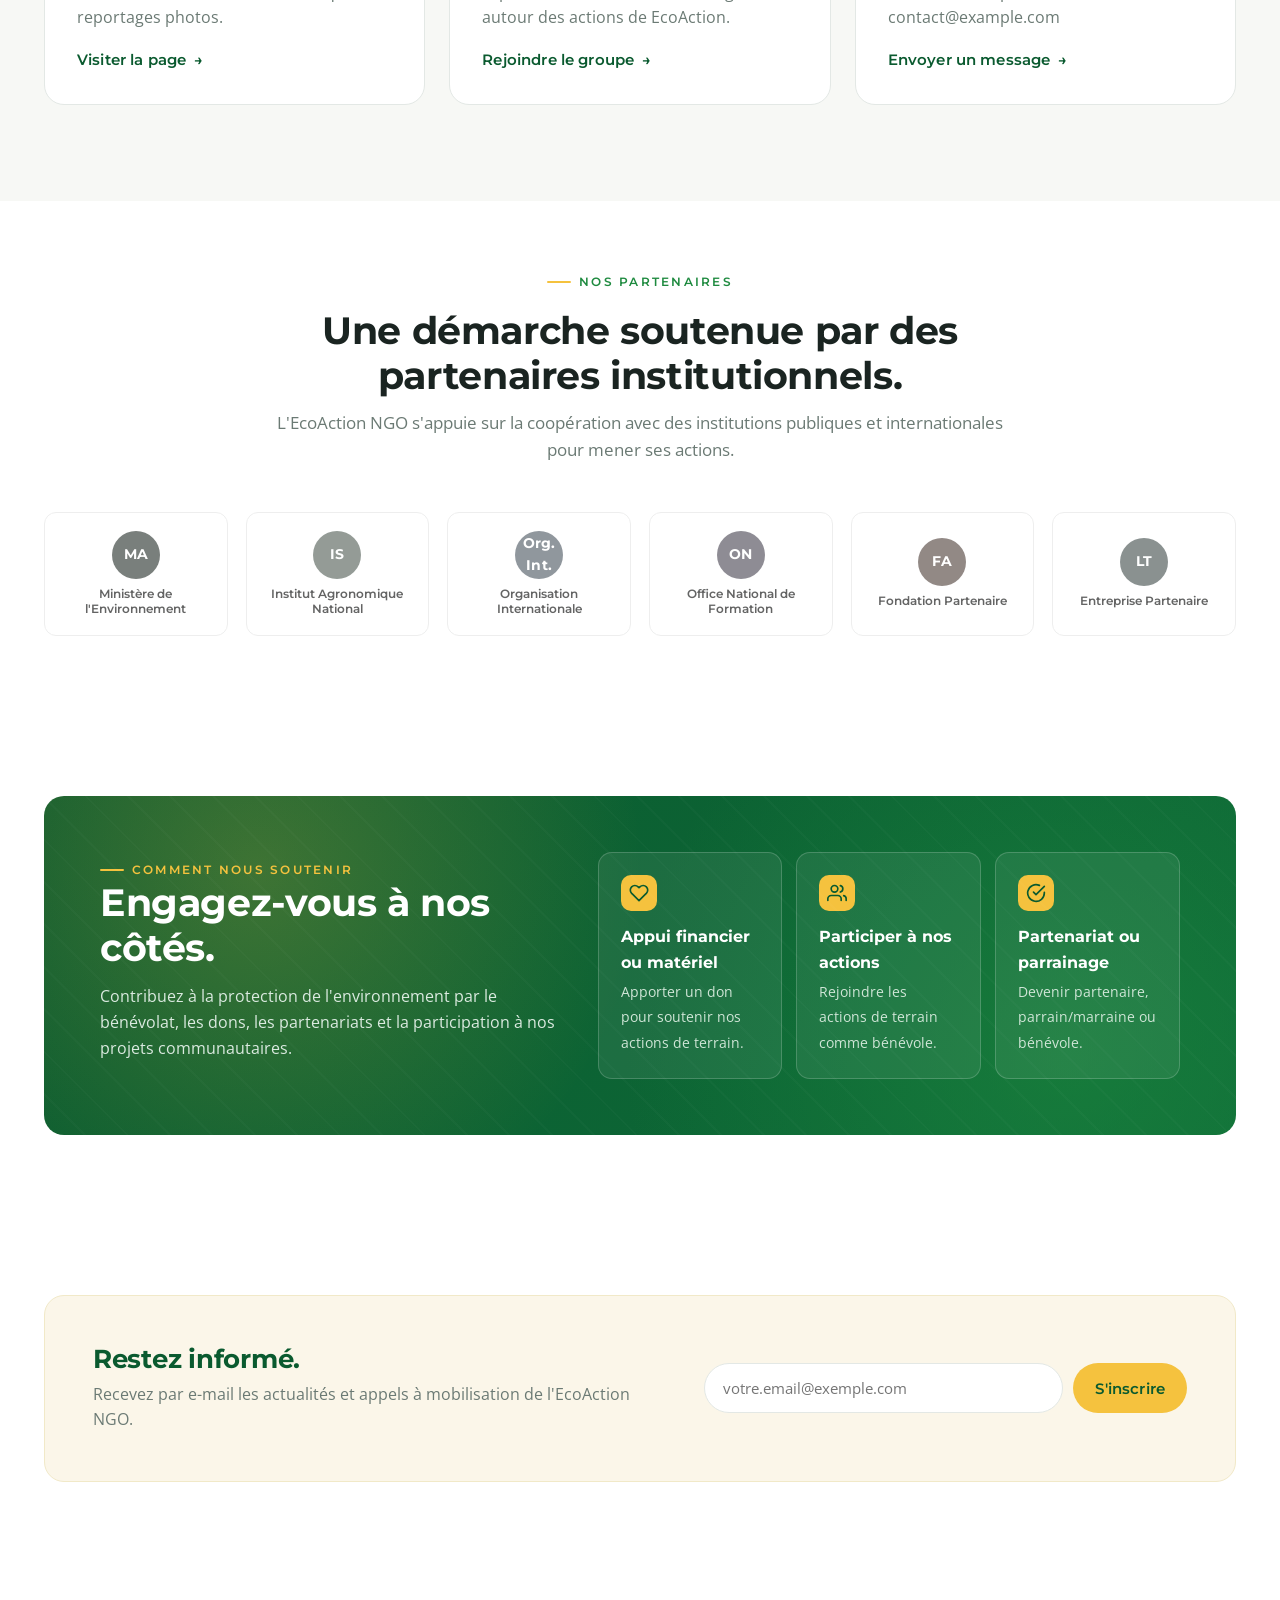
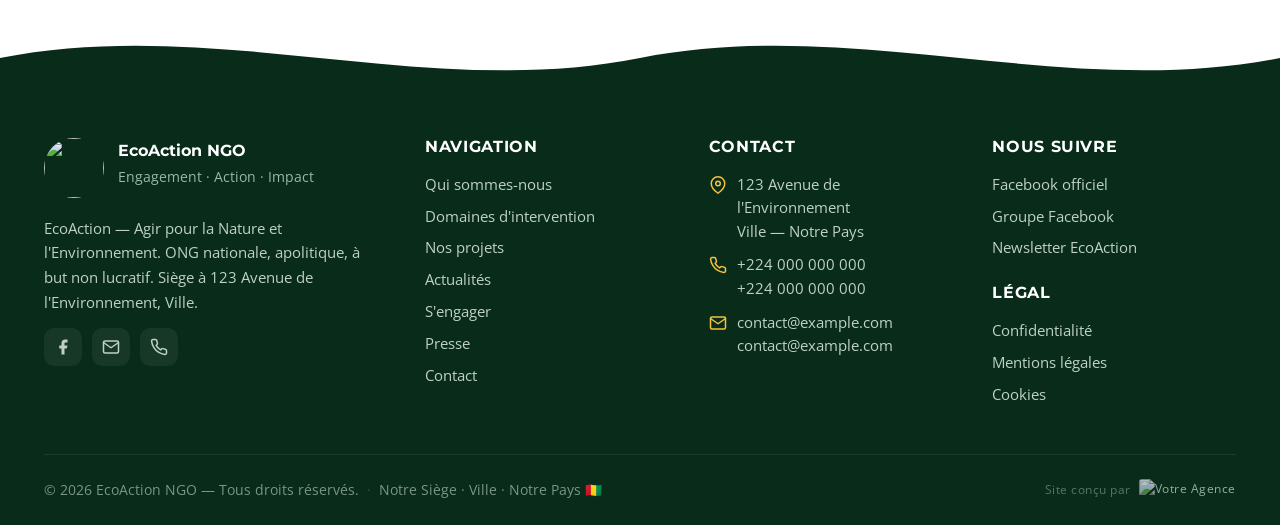
==== commit bdeddd1d: "Fix image placeholder quotes, remove Aly Leno, replace motto" ====
--- a/index.html
+++ b/index.html
@@ -73,7 +73,7 @@
       <img src="https://placehold.co/120x120/003d21/ffffff?text=LOGO" alt="Logo EcoAction NGO" loading="eager">
       <span>
         <span class="brand-name">EcoAction NGO</span>
-        <span class="brand-sub">Perception · Réalité · Réussite</span>
+        <span class="brand-sub">Engagement · Action · Impact</span>
       </span>
     </a>
 
@@ -134,7 +134,7 @@
       <aside class="hero-card" aria-label="Notre approche">
         <h3 data-i18n="hero.card.title">Notre approche</h3>
         <p class="quote" data-i18n="hero.card.quote">Communautés, femmes et jeunes au cœur des interventions — une équipe engagée et multidisciplinaire, des actions concrètes de terrain, la sensibilisation, la formation et le plaidoyer.</p>
-        <div class="motto" data-i18n="hero.card.motto">Perception · Réalité · Réussite</div>
+        <div class="motto" data-i18n="hero.card.motto">Engagement · Action · Impact</div>
         <p class="attribution" data-i18n="hero.card.attribution">EcoAction NGO — 123 Avenue de l'Environnement, Ville · Notre Pays</p>
       </aside>
     </div>
@@ -151,7 +151,7 @@
     <div class="section-title reveal">
       <span class="eyebrow" data-i18n="who.eyebrow">Qui sommes-nous</span>
       <h2 data-i18n="who.title">Une ONG nationale, apolitique, ancrée dans la réalité du terrain.</h2>
-      <p data-i18n="who.lead">EcoAction — Agir pour la Nature et l'Environnement — agit depuis Notre Siège, sur tout le territoire national, autour d'une devise simple : Perception – Réalité – Réussite.</p>
+      <p data-i18n="who.lead">EcoAction — Agir pour la Nature et l'Environnement — agit depuis Notre Siège, sur tout le territoire national, autour d'une devise simple : Engagement – Action – Impact.</p>
     </div>
     <div class="pillars">
       <article class="pillar reveal">
@@ -357,7 +357,7 @@
     <div class="news-grid">
 
       <article class="news-card reveal">
-        <div class="img" style="background-image:url("https://placehold.co/800x600/e2e8f0/475569?text=Image+Illustration")"></div>
+        <div class="img" style="background-image:url('https://placehold.co/800x600/e2e8f0/475569?text=Image+Illustration')"></div>
         <div class="body">
           <span class="tag" data-i18n="activities.1.tag">Province A</span>
           <span class="date" data-i18n="activities.1.date">Programme spécial étudiant</span>
@@ -367,7 +367,7 @@
       </article>
 
       <article class="news-card reveal">
-        <div class="img" style="background-image:url("https://placehold.co/800x600/e2e8f0/475569?text=Image+Illustration")"></div>
+        <div class="img" style="background-image:url('https://placehold.co/800x600/e2e8f0/475569?text=Image+Illustration')"></div>
         <div class="body">
           <span class="tag" data-i18n="activities.2.tag">Province A</span>
           <span class="date" data-i18n="activities.2.date">Bilan du mois d'août</span>
@@ -377,7 +377,7 @@
       </article>
 
       <article class="news-card reveal">
-        <div class="img" style="background-image:url("https://placehold.co/800x600/e2e8f0/475569?text=Image+Illustration")"></div>
+        <div class="img" style="background-image:url('https://placehold.co/800x600/e2e8f0/475569?text=Image+Illustration')"></div>
         <div class="body">
           <span class="tag" data-i18n="activities.3.tag">Capitale</span>
           <span class="date" data-i18n="activities.3.date">21 novembre 2024</span>
@@ -387,7 +387,7 @@
       </article>
 
       <article class="news-card reveal">
-        <div class="img" style="background-image:url("https://placehold.co/800x600/e2e8f0/475569?text=Image+Illustration")"></div>
+        <div class="img" style="background-image:url('https://placehold.co/800x600/e2e8f0/475569?text=Image+Illustration')"></div>
         <div class="body">
           <span class="tag" data-i18n="activities.4.tag">Province A</span>
           <span class="date" data-i18n="activities.4.date">6 mai 2023</span>
@@ -397,7 +397,7 @@
       </article>
 
       <article class="news-card reveal">
-        <div class="img" style="background-image:url("https://placehold.co/800x600/e2e8f0/475569?text=Image+Illustration")"></div>
+        <div class="img" style="background-image:url('https://placehold.co/800x600/e2e8f0/475569?text=Image+Illustration')"></div>
         <div class="body">
           <span class="tag" data-i18n="activities.5.tag">Esprit d'équipe</span>
           <span class="date" data-i18n="activities.5.date">Sur le terrain</span>
@@ -534,7 +534,7 @@
           <img src="https://placehold.co/120x120/003d21/ffffff?text=LOGO" alt="">
           <div>
             <strong>EcoAction NGO</strong>
-            <span>Perception · Réalité · Réussite</span>
+            <span>Engagement · Action · Impact</span>
           </div>
         </div>
         <p data-i18n="footer.about">EcoAction — Agir pour la Nature et l'Environnement. ONG nationale, apolitique, à but non lucratif. Siège à 123 Avenue de l'Environnement, Ville.</p>
--- a/css/style.css
+++ b/css/style.css
@@ -145,7 +145,7 @@
   position:relative;color:#fff;overflow:hidden;
   background:
     linear-gradient(120deg, rgba(10,90,47,.92) 0%, rgba(10,90,47,.78) 45%, rgba(30,138,63,.72) 100%),
-    url("https://placehold.co/800x600/e2e8f0/475569?text=Image+Illustration") center 30%/cover no-repeat;
+    url('https://placehold.co/800x600/e2e8f0/475569?text=Image+Illustration') center 30%/cover no-repeat;
 }
 .hero-inner{
   display:grid;grid-template-columns:1.2fr .9fr;gap:48px;align-items:center;
